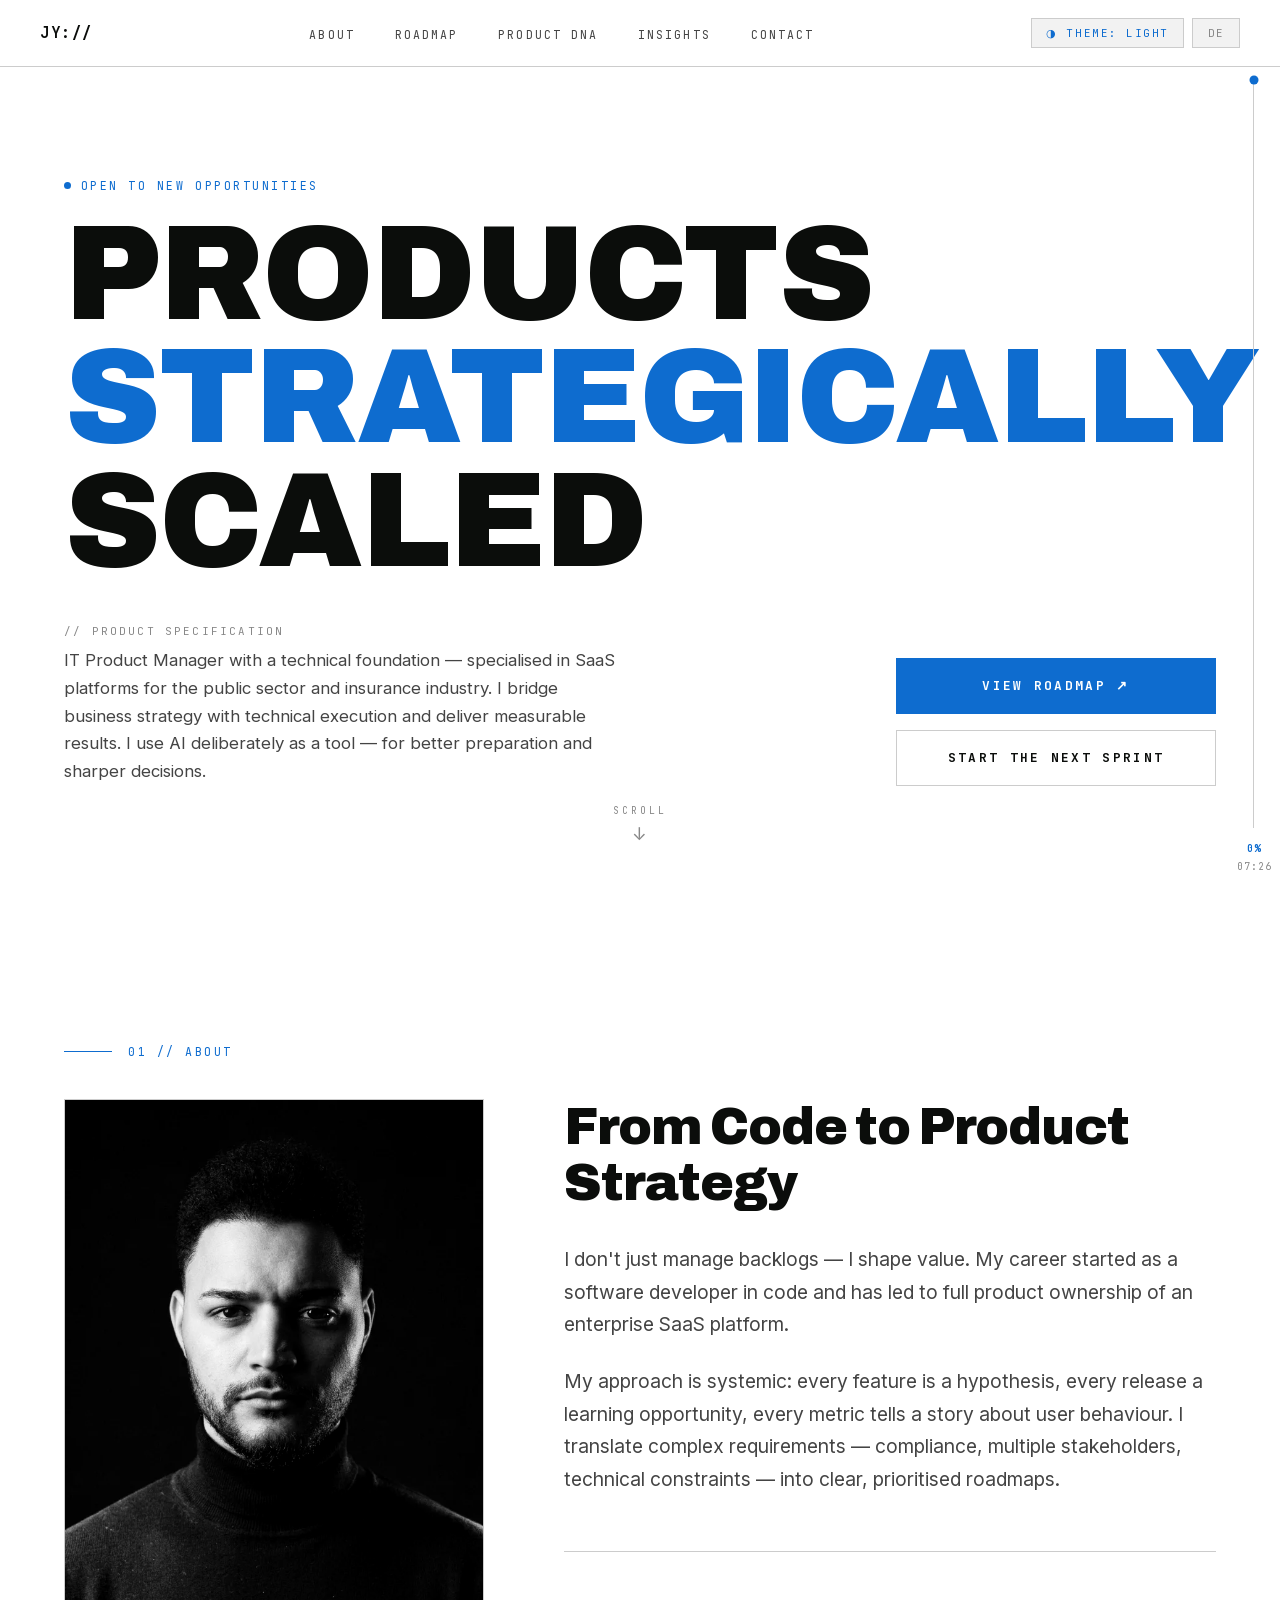
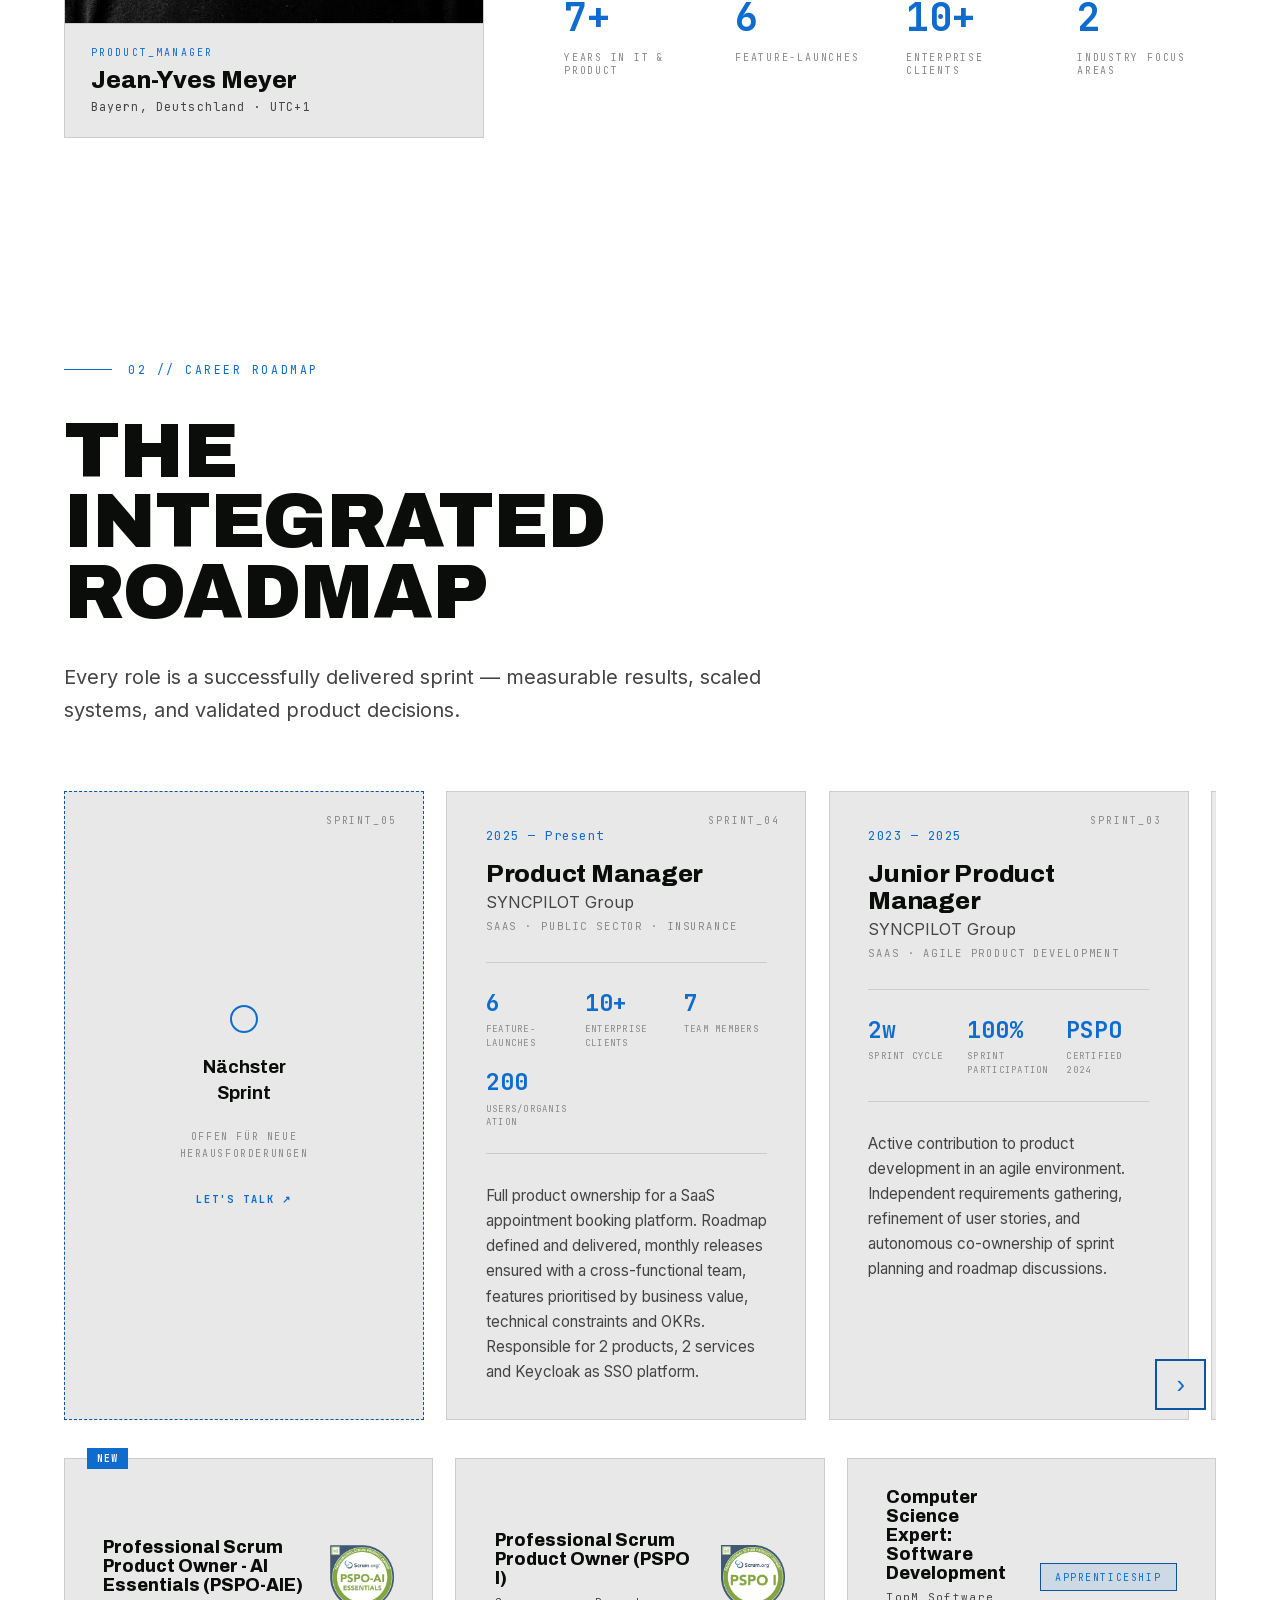
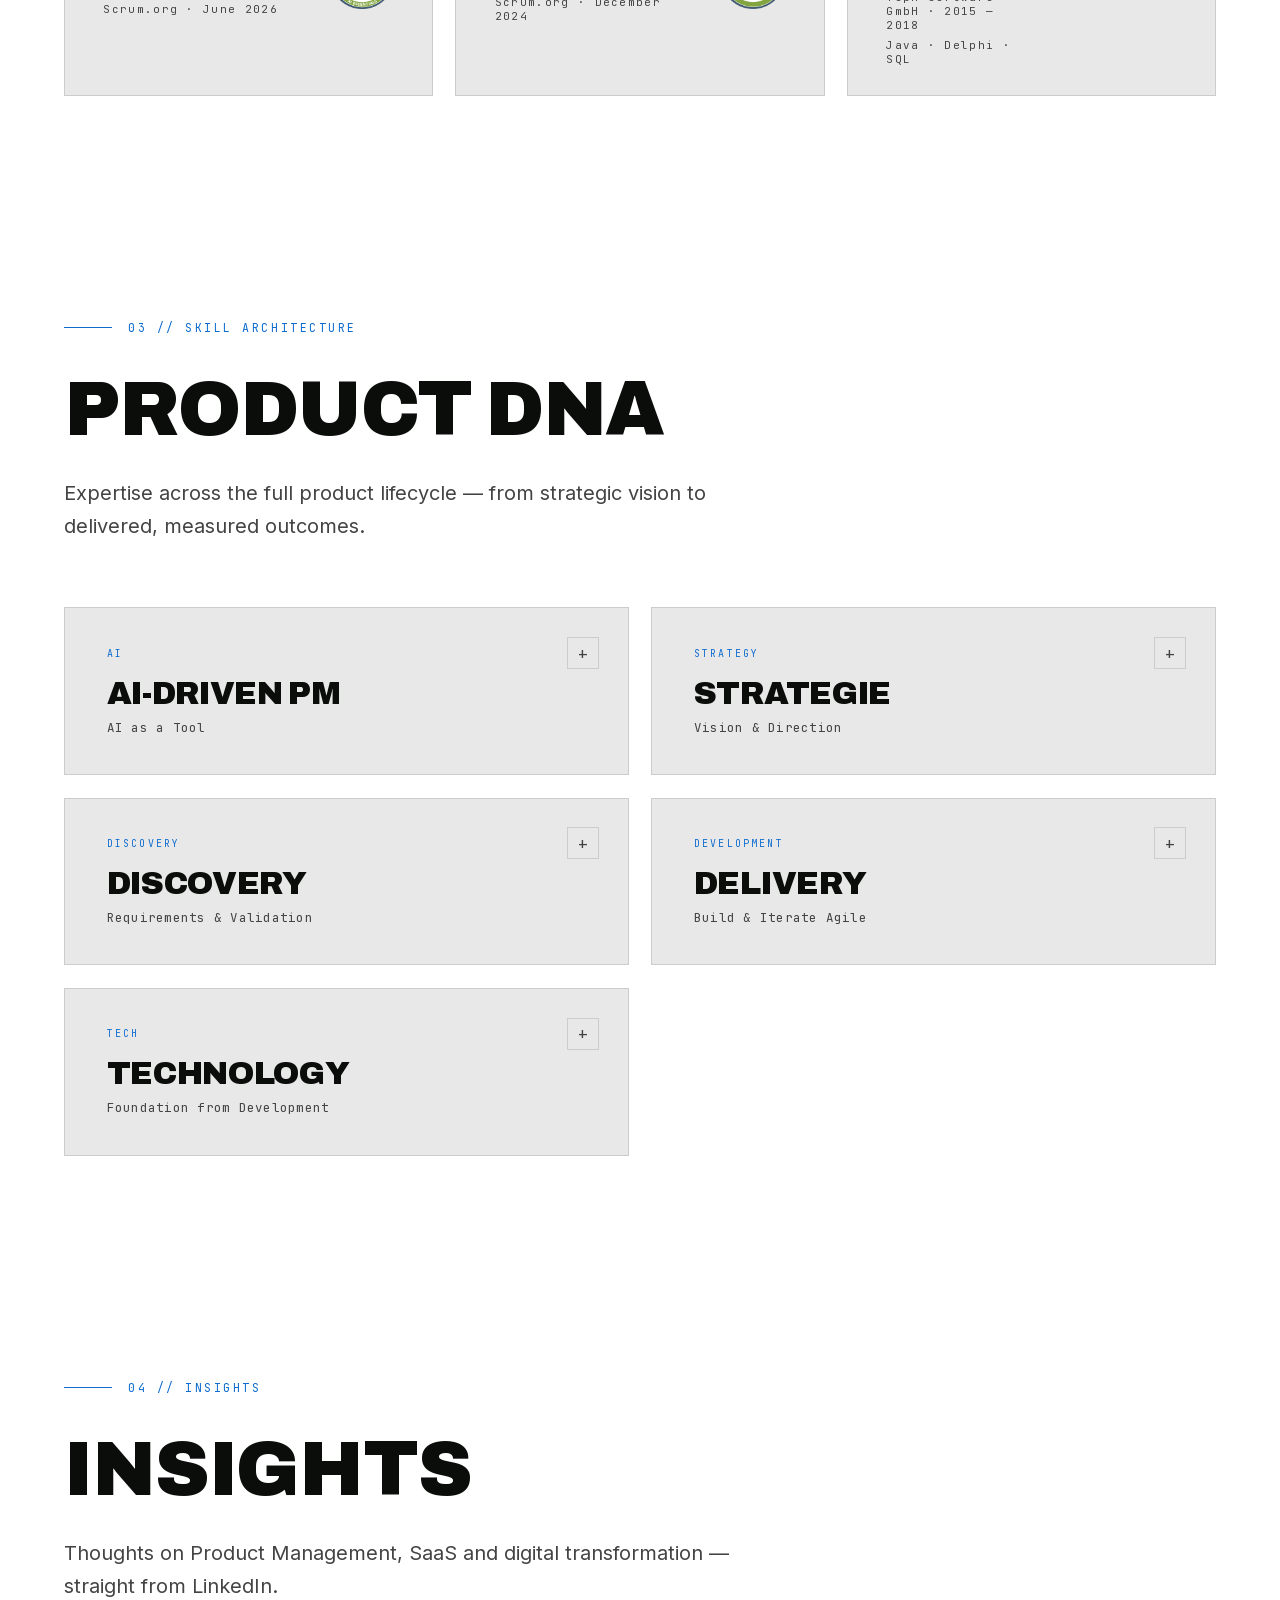
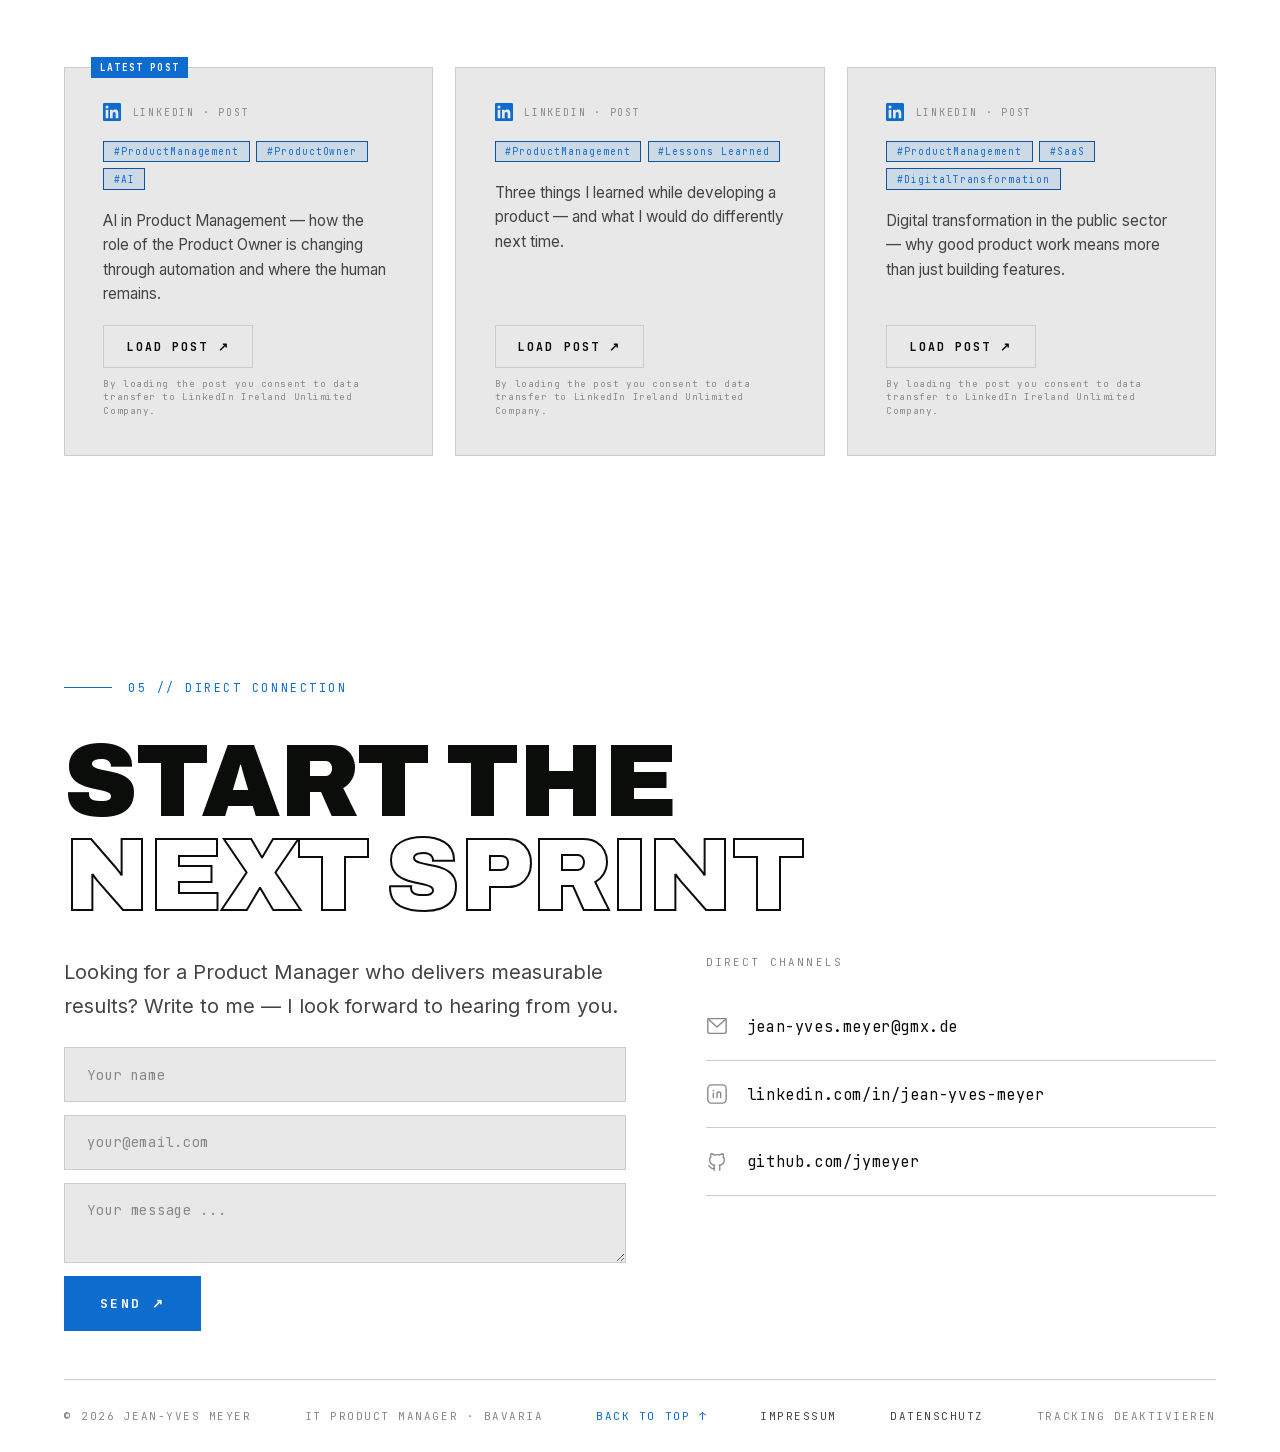
==== index.html @ 46e21976 "Sections: scroll-margin-top für direkten Hash-Aufruf (z.B. /#about) Co-Authored-By: Claude Sonnet 4." ====
<!DOCTYPE html>
<html lang="de">
<head>
  <meta charset="UTF-8"/>
  <meta name="viewport" content="width=device-width, initial-scale=1.0"/>
  <title>Jean-Yves Meyer – IT Product Manager</title>

  <!-- ── SEO ── -->
  <meta name="description" content="Portfolio von Jean-Yves Meyer — IT Product Manager mit technischem Fundament. Spezialisiert auf SaaS-Plattformen für den öffentlichen Sektor und die Versicherungsbranche. Bayern, Deutschland."/>
  <meta name="author" content="Jean-Yves Meyer"/>
  <meta name="keywords" content="Jean-Yves Meyer, jeamr, IT Product Manager, SaaS, Product Management, Bayern, SYNCPILOT"/>
  <link rel="canonical" href="https://jeamr.com/"/>
  <link rel="icon" href="/favicon.svg" type="image/svg+xml"/>
  <link rel="icon" href="/favicon-32.png" type="image/png" sizes="32x32"/>
  <link rel="apple-touch-icon" href="/apple-touch-icon.png"/>

  <!-- ── OPEN GRAPH (Social Sharing) ── -->
  <meta property="og:type" content="website"/>
  <meta property="og:url" content="https://jeamr.com/"/>
  <meta property="og:title" content="Jean-Yves Meyer – IT Product Manager"/>
  <meta property="og:description" content="IT Product Manager mit technischem Fundament — SaaS, öffentlicher Sektor, Versicherungsbranche. Bayern, Deutschland."/>
  <meta property="og:image" content="https://jeamr.com/foto.jpg"/>
  <meta property="og:image:width" content="755"/>
  <meta property="og:image:height" content="847"/>
  <meta property="og:locale" content="de_DE"/>

  <!-- ── TWITTER / X CARD ── -->
  <meta name="twitter:card" content="summary_large_image"/>
  <meta name="twitter:title" content="Jean-Yves Meyer – IT Product Manager"/>
  <meta name="twitter:description" content="IT Product Manager mit technischem Fundament — SaaS, öffentlicher Sektor, Versicherungsbranche. Bayern, Deutschland."/>
  <meta name="twitter:image" content="https://jeamr.com/foto.jpg"/>

  <!-- ── STRUCTURED DATA (Google Person Schema) ── -->
  <script type="application/ld+json">
  {
    "@context": "https://schema.org",
    "@type": "Person",
    "name": "Jean-Yves Meyer",
    "alternateName": "jeamr",
    "url": "https://jeamr.com",
    "image": "https://jeamr.com/foto.jpg",
    "jobTitle": "IT Product Manager",
    "worksFor": {
      "@type": "Organization",
      "name": "SYNCPILOT Group"
    },
    "address": {
      "@type": "PostalAddress",
      "addressRegion": "Bayern",
      "addressCountry": "DE"
    },
    "sameAs": [
      "https://www.linkedin.com/in/jean-yves-meyer/",
      "https://github.com/jymeyer"
    ]
  }
  </script>

  <link href="fonts.css" rel="stylesheet"/>
  <script defer src="https://cloud.umami.is/script.js" data-website-id="b6e966e9-124f-4e22-988d-b13d6663477e"></script>
  <style>
    *, *::before, *::after { box-sizing: border-box; margin: 0; padding: 0; }

    :root {
      --bg:        #0B0D0B;
      --bg-soft:   #101310;
      --card:      #121512;
      --line:      #232823;
      --white:     #F2F3F0;
      --grey:      #9BA09A;
      --dim:       #5C625C;
      --green:     #0E6CCF;
      --green-dim: #0B55A3;
      --green-bg:  rgba(14,108,207,0.12);
    }

    html { scroll-behavior: smooth; }

    body {
      font-family: 'Inter', sans-serif;
      background: var(--bg);
      color: var(--white);
      min-height: 100vh;
      overflow-x: hidden;
    }

    ::selection { background: var(--green); color: var(--bg); }

    /* subtle grid background */
    body::before {
      content: '';
      position: fixed;
      inset: 0;
      background-image:
        linear-gradient(rgba(255,255,255,0.025) 1px, transparent 1px),
        linear-gradient(90deg, rgba(255,255,255,0.025) 1px, transparent 1px);
      background-size: 80px 80px;
      pointer-events: none;
      z-index: 0;
    }

    /* ─── NAV ─── */
    .nav {
      position: fixed;
      top: 0; left: 0; right: 0;
      z-index: 100;
      display: flex;
      align-items: center;
      justify-content: space-between;
      padding: 1.1rem 2.5rem;
      background: rgba(11,13,11,0.85);
      backdrop-filter: blur(12px);
      border-bottom: 1px solid var(--line);
    }
    .nav-logo {
      font-family: 'JetBrains Mono', monospace;
      font-weight: 700;
      font-size: 0.95rem;
      letter-spacing: 0.1em;
      color: var(--white);
      text-decoration: none;
    }
    .nav-links {
      display: flex;
      gap: 2.5rem;
      list-style: none;
    }
    .nav-links a {
      font-family: 'JetBrains Mono', monospace;
      font-size: 0.72rem;
      letter-spacing: 0.18em;
      text-transform: uppercase;
      color: var(--grey);
      text-decoration: none;
      transition: color 0.2s;
    }
    .nav-links a:hover, .nav-links a.active { color: var(--white); }
    .nav-state {
      display: flex;
      align-items: center;
      gap: 0.5rem;
      font-family: 'JetBrains Mono', monospace;
      font-size: 0.68rem;
      letter-spacing: 0.14em;
      color: var(--green);
      border: 1px solid var(--line);
      padding: 0.45rem 0.9rem;
      background: var(--bg-soft);
      cursor: pointer;
      user-select: none;
      transition: border-color 0.2s;
    }
    .nav-state:hover { border-color: var(--green); }
    .lang-toggle {
      font-family: 'JetBrains Mono', monospace;
      font-size: 0.68rem;
      letter-spacing: 0.14em;
      color: var(--dim);
      border: 1px solid var(--line);
      padding: 0.45rem 0.9rem;
      background: var(--bg-soft);
      cursor: pointer;
      user-select: none;
      transition: border-color 0.2s, color 0.2s;
    }
    .lang-toggle:hover { border-color: var(--green); color: var(--green); }
    .nav-controls {
      display: flex;
      align-items: center;
      gap: 0.5rem;
    }
    .state-dot {
      width: 7px; height: 7px;
      border-radius: 50%;
      background: var(--green);
      animation: pulse 2s infinite;
    }
    @keyframes pulse { 0%,100% { opacity: 1; } 50% { opacity: 0.35; } }

    /* ─── SCROLL PROGRESS (right side) ─── */
    .scroll-rail {
      position: fixed;
      right: 1.6rem;
      top: 80px;
      bottom: 72px;
      width: 1px;
      background: var(--line);
      z-index: 90;
    }
    .scroll-rail-fill {
      position: absolute;
      top: 0; left: 0;
      width: 100%;
      height: 0%;
      background: var(--green);
    }
    .scroll-rail-dot {
      position: absolute;
      left: 50%;
      transform: translate(-50%, -50%);
      width: 9px; height: 9px;
      border-radius: 50%;
      background: var(--green);
      top: 0%;
    }
    .scroll-meta {
      position: fixed;
      right: 1.6rem;
      bottom: 1.5rem;
      z-index: 90;
      font-family: 'JetBrains Mono', monospace;
      font-size: 0.62rem;
      letter-spacing: 0.1em;
      color: var(--dim);
      text-align: center;
      line-height: 1.8;
      transform: translateX(50%);
    }
    .scroll-meta .pct { color: var(--green); font-weight: 700; }
    .scroll-section-label {
      position: fixed;
      right: 0.3rem;
      bottom: 5rem;
      z-index: 90;
      font-family: 'JetBrains Mono', monospace;
      font-size: 0.6rem;
      letter-spacing: 0.2em;
      color: var(--dim);
      writing-mode: vertical-rl;
      text-transform: uppercase;
    }

    /* ─── LAYOUT ─── */
    .wrap {
      position: relative;
      z-index: 1;
      max-width: 1500px;
      margin: 0 auto;
      padding: 0 4rem;
    }

    section { padding: 9rem 0 5rem; scroll-margin-top: 64px; }
    #contact { padding-bottom: 0; }

    .sec-label {
      display: flex;
      align-items: center;
      gap: 1rem;
      font-family: 'JetBrains Mono', monospace;
      font-size: 0.72rem;
      letter-spacing: 0.22em;
      text-transform: uppercase;
      color: var(--green);
      margin-bottom: 2.5rem;
      opacity: 0;
      transform: translateY(20px);
      transition: opacity 0.6s ease, transform 0.6s ease;
    }
    .sec-label.visible {
      opacity: 1;
      transform: translateY(0);
    }
    .sec-label::before {
      content: '';
      width: 48px;
      height: 1px;
      background: var(--green);
    }

    .display {
      font-family: 'Archivo', sans-serif;
      font-weight: 900;
      text-transform: uppercase;
      line-height: 0.92;
      letter-spacing: -0.015em;
    }

    /* ─── HERO ─── */
    #hero {
      min-height: 100vh;
      min-height: 100dvh;
      display: flex;
      flex-direction: column;
      justify-content: center;
      padding-top: 7rem;
      padding-bottom: 3rem;
      position: relative;
    }
    .avail {
      display: inline-flex;
      align-items: center;
      gap: 0.6rem;
      font-family: 'JetBrains Mono', monospace;
      font-size: 0.72rem;
      letter-spacing: 0.22em;
      text-transform: uppercase;
      color: var(--green);
      margin-bottom: 1.2rem;
    }
    .hero-title {
      font-size: clamp(2.4rem, 10.5vw, 11rem);
      margin-bottom: 2.5rem;
    }
    .hero-title .accent { color: var(--green); }
    .hero-bottom {
      display: flex;
      justify-content: space-between;
      align-items: flex-end;
      gap: 3rem;
      flex-wrap: wrap;
    }
    .hero-spec { max-width: 560px; }
    .hero-spec-label {
      font-family: 'JetBrains Mono', monospace;
      font-size: 0.68rem;
      letter-spacing: 0.2em;
      text-transform: uppercase;
      color: var(--dim);
      margin-bottom: 0.6rem;
    }
    .hero-spec p {
      font-size: 1.05rem;
      line-height: 1.65;
      color: var(--grey);
    }
    .hero-cta {
      display: flex;
      flex-direction: column;
      gap: 1rem;
      min-width: 320px;
    }
    .btn {
      font-family: 'JetBrains Mono', monospace;
      font-size: 0.8rem;
      font-weight: 700;
      letter-spacing: 0.18em;
      text-transform: uppercase;
      text-decoration: none;
      text-align: center;
      padding: 1.15rem 2.2rem;
      transition: all 0.2s;
      cursor: pointer;
      border: 1px solid transparent;
      display: inline-flex;
      align-items: center;
      justify-content: center;
      gap: 0.6rem;
    }
    .btn-green {
      background: var(--green);
      color: var(--bg);
    }
    .btn-green:hover { background: var(--white); }
    .btn-ghost {
      background: transparent;
      color: var(--white);
      border-color: var(--line);
    }
    .btn-ghost:hover { border-color: var(--green); color: var(--green); }

    /* ─── ABOUT ─── */
    .about-grid {
      display: grid;
      grid-template-columns: 420px 1fr;
      gap: 5rem;
      align-items: start;
    }
    .about-photo {
      position: relative;
      border: 1px solid var(--line);
      background: var(--card);
    }
    .about-photo img {
      width: 100%;
      display: block;
      filter: grayscale(100%) contrast(1.05);
      aspect-ratio: 4/5;
      object-fit: cover;
      object-position: center top;
    }
    .about-photo-caption {
      padding: 1.4rem 1.6rem;
      border-top: 1px solid var(--line);
    }
    .photo-tag {
      font-family: 'JetBrains Mono', monospace;
      font-size: 0.62rem;
      letter-spacing: 0.22em;
      text-transform: uppercase;
      color: var(--green);
      margin-bottom: 0.5rem;
    }
    .photo-name {
      font-family: 'Archivo', sans-serif;
      font-weight: 800;
      font-size: 1.5rem;
    }
    .photo-loc {
      font-family: 'JetBrains Mono', monospace;
      font-size: 0.72rem;
      letter-spacing: 0.1em;
      color: var(--grey);
      margin-top: 0.4rem;
    }
    .about-h {
      font-family: 'Archivo', sans-serif;
      font-weight: 900;
      font-size: clamp(2.2rem, 4vw, 3.6rem);
      letter-spacing: -0.02em;
      margin-bottom: 2rem;
    }
    .about-text p {
      font-size: 1.2rem;
      line-height: 1.7;
      color: var(--grey);
      margin-bottom: 1.5rem;
      max-width: 760px;
    }
    .stats-row {
      display: grid;
      grid-template-columns: repeat(4, 1fr);
      gap: 2rem;
      margin-top: 3.5rem;
      padding-top: 2.5rem;
      border-top: 1px solid var(--line);
    }
    .stat-val {
      font-family: 'JetBrains Mono', monospace;
      font-weight: 700;
      font-size: 2.4rem;
      color: var(--green);
    }
    .stat-label {
      font-family: 'JetBrains Mono', monospace;
      font-size: 0.62rem;
      letter-spacing: 0.18em;
      text-transform: uppercase;
      color: var(--dim);
      margin-top: 0.5rem;
    }

    /* ─── ROADMAP ─── */
    .roadmap-head { max-width: 700px; margin-bottom: 4rem; }
    .roadmap-title { font-size: clamp(2.8rem, 6vw, 5.5rem); margin-bottom: 2rem; }
    .roadmap-sub {
      font-size: 1.25rem;
      line-height: 1.65;
      color: var(--grey);
    }
    .sprint-grid-wrap {
      overflow: hidden;
      position: relative;
    }
    .sprint-scroll-arrow {
      display: flex;
      position: absolute;
      bottom: 1.6rem;
      z-index: 2;
      background: var(--card);
      border: 2px solid var(--green-dim);
      color: var(--green);
      font-size: 1.6rem;
      width: 3.2rem;
      height: 3.2rem;
      cursor: pointer;
      align-items: center;
      justify-content: center;
      transition: opacity 0.3s, border-color 0.2s, background 0.2s, color 0.2s;
    }
    @media (max-width: 1000px) {
      .sprint-scroll-arrow { font-size: 1.2rem; width: 2.4rem; height: 2.4rem; }
    }
    .sprint-arrow-left { left: 0.6rem; }
    .sprint-arrow-right { right: 0.6rem; }
    .sprint-scroll-arrow:hover { border-color: var(--green); background: var(--green); color: var(--bg); }
    .sprint-grid-wrap.scrolled-end .sprint-arrow-right { opacity: 0; pointer-events: none; }
    .sprint-grid-wrap.at-start .sprint-arrow-left { opacity: 0; pointer-events: none; }
    .sprint-grid {
      display: flex;
      flex-direction: row;
      gap: 1.4rem;
      overflow-x: auto;
      scroll-snap-type: x mandatory;
      -webkit-overflow-scrolling: touch;
      padding-bottom: 1rem;
    }
    .sprint-grid::-webkit-scrollbar { display: none; }
    .sprint-grid { scrollbar-width: none; cursor: grab; }
    .sprint-grid.is-dragging { cursor: grabbing; scroll-snap-type: none; user-select: none; }
    .sprint-card {
      flex: 0 0 360px;
      scroll-snap-align: start;
    }
    .sprint-card {
      background: var(--card);
      border: 1px solid var(--line);
      padding: 2.2rem 2.4rem;
      position: relative;
      transition: border-color 0.25s;
    }
    .sprint-card:hover { border-color: var(--green-dim); }
    .sprint-tag {
      position: absolute;
      top: 1.4rem; right: 1.6rem;
      font-family: 'JetBrains Mono', monospace;
      font-size: 0.62rem;
      letter-spacing: 0.2em;
      color: var(--dim);
    }
    .sprint-date {
      font-family: 'JetBrains Mono', monospace;
      font-size: 0.78rem;
      letter-spacing: 0.12em;
      color: var(--green);
      margin-bottom: 1rem;
    }
    .sprint-role {
      font-family: 'Archivo', sans-serif;
      font-weight: 800;
      font-size: 1.55rem;
      letter-spacing: -0.01em;
      margin-bottom: 0.3rem;
    }
    .sprint-company { font-size: 1rem; color: var(--grey); }
    .sprint-industry {
      font-family: 'JetBrains Mono', monospace;
      font-size: 0.65rem;
      letter-spacing: 0.18em;
      text-transform: uppercase;
      color: var(--dim);
      margin-top: 0.45rem;
    }
    .sprint-metrics {
      display: grid;
      grid-template-columns: repeat(auto-fit, minmax(80px, 1fr));
      gap: 1rem;
      margin: 1.8rem 0;
      padding: 1.5rem 0;
      border-top: 1px solid var(--line);
      border-bottom: 1px solid var(--line);
    }
    .metric-val {
      font-family: 'JetBrains Mono', monospace;
      font-weight: 700;
      font-size: 1.45rem;
      color: var(--green);
    }
    .metric-label {
      font-family: 'JetBrains Mono', monospace;
      font-size: 0.56rem;
      letter-spacing: 0.14em;
      text-transform: uppercase;
      color: var(--dim);
      word-break: break-word;
      hyphens: auto;
      margin-top: 0.35rem;
      line-height: 1.5;
    }
    .sprint-desc {
      font-size: 0.95rem;
      line-height: 1.65;
      color: var(--grey);
    }

    /* ─── CERTIFICATIONS ─── */
    .cert-row {
      display: grid;
      grid-template-columns: repeat(auto-fit, minmax(min(280px, 100%), 1fr));
      gap: 1.4rem;
      margin-top: 1.4rem;
    }
    .cert-card {
      background: var(--card);
      border: 1px solid var(--line);
      padding: 1.8rem 2.4rem;
      display: flex;
      justify-content: space-between;
      align-items: center;
      gap: 1.5rem;
      transition: border-color 0.25s;
      position: relative;
    }
    .cert-card:hover { border-color: var(--green-dim); }
    .cert-card--clickable { cursor: pointer; }
    @keyframes cert-pulse {
      0%, 100% { border-color: var(--line); box-shadow: none; }
      50% { border-color: var(--green); box-shadow: 0 0 14px rgba(14, 108, 207, 0.4); }
    }
    .cert-card--new { animation: cert-pulse 2.2s ease-in-out infinite; }
    .cert-new-badge {
      position: absolute;
      top: -0.7rem;
      left: 1.4rem;
      display: inline-block;
      width: max-content;
      background: var(--green);
      color: var(--bg);
      font-family: 'JetBrains Mono', monospace;
      font-size: 0.6rem;
      font-weight: 700;
      letter-spacing: 0.12em;
      text-transform: uppercase;
      padding: 0.25rem 0.6rem;
      white-space: nowrap;
    }
    .cert-modal-img {
      display: block;
      margin: 0 auto 1rem;
      border: 1px solid var(--line);
      max-width: 100%;
      max-height: calc(75vh - 120px);
      width: auto;
      height: auto;
      object-fit: contain;
    }
    .modal-box--cert {
      overflow-y: hidden;
      max-width: 560px;
    }
    .cert-modal-actions {
      display: flex;
      justify-content: center;
    }
    .cert-name {
      font-family: 'Archivo', sans-serif;
      font-weight: 800;
      font-size: 1.1rem;
    }
    .cert-sub {
      font-family: 'JetBrains Mono', monospace;
      font-size: 0.68rem;
      letter-spacing: 0.12em;
      color: var(--grey);
      margin-top: 0.4rem;
    }
    .cert-badge {
      font-family: 'JetBrains Mono', monospace;
      font-size: 0.62rem;
      letter-spacing: 0.16em;
      text-transform: uppercase;
      color: var(--green);
      border: 1px solid var(--green-dim);
      padding: 0.4rem 0.9rem;
      white-space: nowrap;
      background: var(--green-bg);
    }
    .cert-badge-img {
      width: 64px;
      height: 64px;
      flex-shrink: 0;
    }

    /* ─── PRODUCT DNA ─── */
    .dna-head { max-width: 700px; margin-bottom: 4rem; }
    .dna-title { font-size: clamp(2.8rem, 6vw, 5.5rem); margin-bottom: 2rem; }
    .dna-grid {
      display: grid;
      grid-template-columns: 1fr 1fr;
      gap: 1.4rem;
    }
    .dna-card {
      background: var(--card);
      border: 1px solid var(--line);
      padding: 2.4rem 2.6rem;
      cursor: pointer;
      position: relative;
      opacity: 0;
      transform: translateY(40px);
      transition: opacity 0.5s ease, transform 0.5s ease, border-color 0.25s;
    }
    .dna-card.visible {
      opacity: 1;
      transform: translateY(0);
    }
    .dna-card:hover { border-color: var(--green-dim); }
    .dna-cat {
      font-family: 'JetBrains Mono', monospace;
      font-size: 0.62rem;
      letter-spacing: 0.22em;
      text-transform: uppercase;
      color: var(--green);
      margin-bottom: 1rem;
    }
    .dna-name {
      font-family: 'Archivo', sans-serif;
      font-weight: 900;
      font-size: 2rem;
      text-transform: uppercase;
      letter-spacing: -0.01em;
    }
    .dna-sub {
      font-family: 'JetBrains Mono', monospace;
      font-size: 0.78rem;
      letter-spacing: 0.1em;
      color: var(--grey);
      margin-top: 0.5rem;
    }
    .dna-plus {
      position: absolute;
      top: 1.8rem; right: 1.8rem;
      width: 32px; height: 32px;
      border: 1px solid var(--line);
      display: flex;
      align-items: center;
      justify-content: center;
      font-family: 'JetBrains Mono', monospace;
      color: var(--grey);
      font-size: 1rem;
      transition: all 0.2s;
    }
    .dna-card:hover .dna-plus { border-color: var(--green); color: var(--green); }
    .dna-card.open .dna-plus { transform: rotate(45deg); border-color: var(--green); color: var(--green); }
    .dna-card.open { grid-column: 1 / -1; order: -1; }
    .dna-detail {
      max-height: 0;
      overflow: hidden;
      transition: max-height 0.45s ease;
    }
    .dna-card.open .dna-detail { max-height: 600px; }
    .dna-detail-inner {
      padding-top: 1.8rem;
      margin-top: 1.8rem;
      border-top: 1px solid var(--line);
      display: flex;
      flex-direction: column;
      gap: 1.4rem;
    }
    .dna-detail p {
      font-size: 0.95rem;
      line-height: 1.65;
      color: var(--grey);
      margin-bottom: 0.4rem;
    }
    .dna-group-label {
      font-family: 'JetBrains Mono', monospace;
      font-size: 0.6rem;
      letter-spacing: 0.22em;
      text-transform: uppercase;
      color: var(--dim);
      margin-bottom: 0.7rem;
    }
    .dna-tags {
      display: flex;
      flex-wrap: wrap;
      gap: 0.5rem;
    }
    .dna-tag {
      font-family: 'JetBrains Mono', monospace;
      font-size: 0.7rem;
      letter-spacing: 0.06em;
      padding: 0.35rem 0.85rem;
      border: 1px solid var(--line);
      color: var(--grey);
    }
    .dna-tag.filled {
      background: var(--green-bg);
      border-color: var(--green-dim);
      color: var(--green);
    }
    .dna-tag.muted {
      background: var(--bg-soft);
      color: var(--dim);
    }

    /* ─── INSIGHTS ─── */
    .insights-head { max-width: 700px; margin-bottom: 4rem; }
    .insights-title { font-size: clamp(2.8rem, 6vw, 5.5rem); margin-bottom: 2rem; }
    .insights-grid {
      display: grid;
      grid-template-columns: repeat(auto-fit, minmax(min(340px, 100%), 1fr));
      gap: 1.4rem;
    }
    .insight-card {
      background: var(--card);
      border: 1px solid var(--line);
      position: relative;
      opacity: 0;
      transform: translateY(40px);
      transition: opacity 0.5s ease, transform 0.5s ease, border-color 0.25s;
    }
    .insight-card.visible {
      opacity: 1;
      transform: translateY(0);
    }
    .insight-card:hover { border-color: var(--green-dim); }
    .insight-card--new { animation: cert-pulse 2.2s ease-in-out infinite; }
    .insight-badge {
      position: absolute;
      top: -0.7rem;
      left: 1.6rem;
      display: inline-block;
      width: max-content;
      background: var(--green);
      color: var(--bg);
      font-family: 'JetBrains Mono', monospace;
      font-size: 0.6rem;
      font-weight: 700;
      letter-spacing: 0.12em;
      text-transform: uppercase;
      padding: 0.25rem 0.6rem;
      white-space: nowrap;
    }
    .insights-nav {
      display: none;
      justify-content: space-between;
      margin-top: 1.2rem;
    }
    .insight-scroll-arrow {
      display: flex;
      background: var(--card);
      border: 2px solid var(--green-dim);
      color: var(--green);
      font-size: 1.4rem;
      width: 3rem;
      height: 3rem;
      cursor: pointer;
      align-items: center;
      justify-content: center;
      transition: opacity 0.3s, border-color 0.2s, background 0.2s, color 0.2s;
    }
    .insight-scroll-arrow:hover { border-color: var(--green); background: var(--green); color: var(--bg); }
    .insights-grid-wrap.scrolled-end + .insights-nav .insight-arrow-right { opacity: 0; pointer-events: none; }
    .insights-grid-wrap.at-start + .insights-nav .insight-arrow-left { opacity: 0; pointer-events: none; }
    .insight-placeholder {
      padding: 2.2rem 2.4rem;
      display: flex;
      flex-direction: column;
      gap: 1.2rem;
      height: 100%;
    }
    .insight-li-logo {
      display: flex;
      align-items: center;
      gap: 0.7rem;
      font-family: 'JetBrains Mono', monospace;
      font-size: 0.62rem;
      letter-spacing: 0.18em;
      text-transform: uppercase;
      color: var(--dim);
    }
    .insight-li-logo svg { width: 18px; height: 18px; color: var(--green); flex-shrink: 0; }
    .insight-tags {
      display: flex;
      flex-wrap: wrap;
      gap: 0.4rem;
    }
    .insight-tag {
      font-family: 'JetBrains Mono', monospace;
      font-size: 0.6rem;
      letter-spacing: 0.1em;
      color: var(--green);
      padding: 0.2rem 0.6rem;
      border: 1px solid var(--green-dim);
      background: var(--green-bg);
    }
    .insight-teaser {
      font-size: 0.95rem;
      line-height: 1.6;
      color: var(--grey);
      flex: 1;
    }
    .insight-footer {
      display: flex;
      flex-direction: column;
      gap: 0.6rem;
    }
    .insight-consent {
      font-family: 'JetBrains Mono', monospace;
      font-size: 0.58rem;
      letter-spacing: 0.06em;
      color: var(--dim);
      line-height: 1.5;
    }
    .insight-iframe {
      width: 100%;
      height: 570px;
      border: none;
      display: none;
    }

    /* ─── CONTACT ─── */
    .contact-title {
      font-size: clamp(3rem, 8vw, 7.5rem);
      margin-bottom: 2rem;
    }
    .contact-title .outline {
      color: transparent;
      -webkit-text-stroke: 2px var(--white);
    }
    .contact-grid {
      display: grid;
      grid-template-columns: 1.1fr 1fr;
      gap: 5rem;
      align-items: start;
    }
    .contact-text {
      font-size: 1.25rem;
      line-height: 1.7;
      color: var(--grey);
      margin-bottom: 1.5rem;
    }
    .mail-form { display: flex; flex-direction: column; gap: 0.8rem; }
    .mail-form input, .mail-form textarea {
      width: 100%;
      font-family: 'JetBrains Mono', monospace;
      font-size: 0.85rem;
      letter-spacing: 0.05em;
      background: var(--card);
      border: 1px solid var(--line);
      color: var(--white);
      padding: 1.1rem 1.4rem;
      outline: none;
      transition: border-color 0.2s;
    }
    .mail-form textarea { resize: vertical; min-height: 80px; }
    .mail-form input:focus, .mail-form textarea:focus { border-color: var(--green); }
    .mail-form input::placeholder, .mail-form textarea::placeholder { color: var(--dim); }
    .mail-form .btn { align-self: flex-start; }
    .form-status {
      display: none;
      font-family: 'JetBrains Mono', monospace;
      font-size: 0.78rem;
      letter-spacing: 0.08em;
      padding: 1rem 1.3rem;
      border: 1px solid var(--green-dim);
      background: var(--green-bg);
      color: var(--green);
    }
    .form-status.error {
      border-color: #8a5050;
      background: rgba(200,100,100,0.1);
      color: #d99;
    }
    .channels-label {
      font-family: 'JetBrains Mono', monospace;
      font-size: 0.68rem;
      letter-spacing: 0.2em;
      text-transform: uppercase;
      color: var(--dim);
      margin-bottom: 1.5rem;
    }
    .channel {
      display: flex;
      align-items: center;
      gap: 1.2rem;
      font-family: 'JetBrains Mono', monospace;
      font-size: 0.95rem;
      letter-spacing: 0.04em;
      color: var(--white);
      text-decoration: none;
      padding: 1.4rem 0;
      border-bottom: 1px solid var(--line);
      transition: color 0.2s, padding-left 0.2s;
    }
    .channel:hover { color: var(--green); padding-left: 0.6rem; }
    .channel-icon { color: var(--dim); width: 22px; height: 22px; flex-shrink: 0; }

    /* ─── FOOTER ─── */
    footer {
      border-top: 1px solid var(--line);
      margin-top: 3rem;
      padding: 1.8rem 0 1.8rem;
    }
    .footer-inner {
      display: flex;
      justify-content: space-between;
      align-items: center;
      gap: 1rem;
      flex-wrap: wrap;
      font-family: 'JetBrains Mono', monospace;
      font-size: 0.68rem;
      letter-spacing: 0.14em;
      text-transform: uppercase;
      color: var(--dim);
    }
    .footer-inner a { color: var(--green); text-decoration: none; }
    .footer-inner a:hover { color: var(--green); }

    /* ─── SCROLL HINT ─── */
    .scroll-hint {
      position: fixed;
      bottom: 3.5rem;
      left: 50%;
      transform: translateX(-50%);
      display: flex;
      flex-direction: column;
      align-items: center;
      gap: 0.4rem;
      opacity: 1;
      transition: opacity 0.4s ease;
      pointer-events: none;
      z-index: 90;
    }
    .scroll-hint.hidden { opacity: 0; }
    .scroll-hint-label {
      font-family: 'JetBrains Mono', monospace;
      font-size: 0.62rem;
      letter-spacing: 0.3em;
      text-transform: uppercase;
      color: var(--dim);
    }
    .scroll-hint-arrow {
      font-size: 1.1rem;
      color: var(--dim);
      animation: bounce 1.8s infinite;
    }
    @keyframes bounce {
      0%, 100% { transform: translateY(0); }
      50% { transform: translateY(5px); }
    }

    /* ─── SPRINT NEXT CARD (SPRINT_05) ─── */
    .sprint-next-dot {
      width: 28px;
      height: 28px;
      border-radius: 50%;
      border: 2px solid var(--green);
      background: transparent;
      animation: pulse-ring 2s infinite;
    }
    @keyframes pulse-ring {
      0%, 100% { box-shadow: 0 0 0 0 rgba(14,108,207,0.5); }
      50% { box-shadow: 0 0 0 10px rgba(14,108,207,0); }
    }
    .sprint-next-card {
      display: flex;
      flex-direction: column;
      align-items: center;
      justify-content: center;
      gap: 1.4rem;
      border: 1px dashed var(--green-dim) !important;
      text-decoration: none;
    }
    .sprint-next-card:hover { border-color: var(--green) !important; }
    .sprint-next-title {
      font-family: 'Archivo', sans-serif;
      font-size: 1.15rem;
      font-weight: 700;
      color: var(--white);
      text-align: center;
      line-height: 1.4;
    }
    .sprint-next-sub {
      font-family: 'JetBrains Mono', monospace;
      font-size: 0.62rem;
      letter-spacing: 0.16em;
      text-transform: uppercase;
      color: var(--dim);
      text-align: center;
      line-height: 1.7;
    }
    .sprint-next-cta {
      font-family: 'JetBrains Mono', monospace;
      font-size: 0.65rem;
      font-weight: 700;
      letter-spacing: 0.18em;
      text-transform: uppercase;
      color: var(--green);
      margin-top: 0.4rem;
    }

    /* ─── SPRINT CARD SLIDE-IN ─── */
    .sprint-card {
      opacity: 0;
      transform: translateX(80px);
      transition: opacity 0.5s ease, transform 0.5s ease;
    }
    .sprint-card.visible {
      opacity: 1;
      transform: translateX(0);
    }

    /* ─── HIGH ALERT MODE ─── */
    body.high-alert {
      --bg:      #ffffff;
      --bg-soft: #f2f2f2;
      --card:    #e8e8e8;
      --line:    #cccccc;
      --white:   #0B0D0B;
      --grey:    #444444;
      --dim:     #888888;
    }
    body.high-alert::before { display: none; }
    body.high-alert .nav {
      background: rgba(255,255,255,0.92);
    }
    body.high-alert .nav-state { color: var(--green); border-color: var(--line); }

    /* ─── EASTER EGG: SNAKE ─── */
    #snakeGame {
      display: none;
      position: fixed;
      inset: 0;
      z-index: 600;
      background: rgba(0,0,0,0.97);
      align-items: center;
      justify-content: center;
      flex-direction: column;
      gap: 1rem;
      padding: 1.5rem;
      backdrop-filter: blur(4px);
    }
    #snakeGame.open { display: flex; }
    #snakeHeader {
      display: flex;
      justify-content: space-between;
      align-items: center;
      width: 100%;
      max-width: 600px;
      font-family: 'JetBrains Mono', monospace;
      font-size: 0.68rem;
      letter-spacing: 0.16em;
      color: var(--dim);
      text-transform: uppercase;
    }
    #snakeScoreLabel { color: var(--green); }
    #snakeClose {
      background: none;
      border: 1px solid var(--green-dim);
      color: var(--green);
      font-family: 'JetBrains Mono', monospace;
      font-size: 0.68rem;
      letter-spacing: 0.12em;
      padding: 0.3rem 0.6rem;
      cursor: pointer;
      transition: border-color 0.2s, background 0.2s, color 0.2s;
    }
    #snakeClose:hover { background: var(--green); color: var(--bg); border-color: var(--green); }
    #snakeCanvas {
      display: block;
      border: 1px solid var(--line);
      max-width: calc(100vw - 3rem);
      max-height: calc(100vw - 3rem);
      image-rendering: pixelated;
    }
    #snakeDpad {
      display: none;
      flex-direction: column;
      align-items: center;
      gap: 0.3rem;
    }
    @media (max-width: 1000px) { #snakeDpad { display: flex; } }
    .dpad-row { display: flex; gap: 0.3rem; }
    .dpad-btn {
      width: 3.2rem;
      height: 3.2rem;
      background: var(--card);
      border: 1px solid var(--line);
      color: var(--green);
      font-size: 1.1rem;
      cursor: pointer;
      display: flex;
      align-items: center;
      justify-content: center;
      transition: background 0.15s, border-color 0.15s;
      -webkit-tap-highlight-color: transparent;
      user-select: none;
    }
    .dpad-btn:active { background: var(--green); color: var(--bg); border-color: var(--green); }
    #snakeHint {
      font-family: 'JetBrains Mono', monospace;
      font-size: 0.62rem;
      letter-spacing: 0.12em;
      color: var(--dim);
      text-align: center;
    }
    @media (max-width: 1000px) { #snakeHint { display: none; } }

    /* ─── EASTER EGG: SECRET TERMINAL ─── */
    #easterEgg {
      display: none;
      position: fixed;
      inset: 0;
      z-index: 500;
      background: rgba(0,0,0,0.96);
      align-items: center;
      justify-content: center;
      padding: 2rem;
      backdrop-filter: blur(4px);
    }
    #easterEgg.open { display: flex; }
    #easterEggClose {
      position: absolute;
      top: 1.5rem; right: 1.8rem;
      font-family: 'JetBrains Mono', monospace;
      font-size: 0.72rem;
      letter-spacing: 0.14em;
      color: var(--dim);
      background: none;
      border: 1px solid var(--line);
      padding: 0.4rem 0.8rem;
      cursor: pointer;
      transition: border-color 0.2s, color 0.2s;
    }
    #easterEggClose:hover { border-color: var(--green); color: var(--green); }
    #easterEggTerminal {
      width: 100%;
      max-width: 580px;
      background: #080A08;
      border: 1px solid var(--line);
      padding: 2rem 2.2rem 2.2rem;
      min-height: 380px;
      font-family: 'JetBrains Mono', monospace;
      font-size: 0.82rem;
      line-height: 1.9;
    }
    .ee-bar {
      display: flex;
      gap: 0.5rem;
      margin-bottom: 1.4rem;
      padding-bottom: 0.8rem;
      border-bottom: 1px solid var(--line);
    }
    .ee-dot {
      width: 10px; height: 10px;
      border-radius: 50%;
      background: var(--line);
    }
    .ee-dot:nth-child(1) { background: #ff5f57; }
    .ee-dot:nth-child(2) { background: #febc2e; }
    .ee-dot:nth-child(3) { background: #28c840; }
    .ee-line { display: block; white-space: pre-wrap; }
    .ee-cmd::before { content: '> '; color: var(--green); }
    .ee-cmd { color: var(--white); }
    .ee-out { color: var(--grey); }
    .ee-hl  { color: var(--white); font-weight: 700; }
    .ee-link {
      color: var(--green);
      cursor: pointer;
      text-decoration: underline;
      text-underline-offset: 3px;
    }
    .ee-link:hover { color: var(--white); }
    #easterEggCursor {
      display: inline-block;
      width: 8px; height: 1em;
      background: var(--green);
      vertical-align: text-bottom;
      animation: cur-blink 1s step-end infinite;
    }
    @keyframes cur-blink { 50% { opacity: 0; } }

    /* ─── IMPRESSUM MODAL ─── */
    .modal-overlay {
      display: none;
      position: fixed;
      inset: 0;
      background: rgba(11,13,11,0.92);
      backdrop-filter: blur(8px);
      z-index: 200;
      align-items: center;
      justify-content: center;
      padding: 2rem;
    }
    .modal-overlay.open { display: flex; }
    .modal-box {
      background: var(--card);
      border: 1px solid var(--line);
      max-width: 640px;
      width: 100%;
      max-height: 85vh;
      overflow-y: auto;
      padding: 3rem 3.5rem;
      position: relative;
    }
    .modal-close {
      position: absolute;
      top: 1.4rem; right: 1.6rem;
      font-family: 'JetBrains Mono', monospace;
      font-size: 0.75rem;
      letter-spacing: 0.14em;
      color: var(--grey);
      background: none;
      border: 1px solid var(--line);
      padding: 0.4rem 0.8rem;
      cursor: pointer;
      transition: border-color 0.2s, color 0.2s;
    }
    .modal-close:hover { border-color: var(--green); color: var(--green); }
    .modal-label {
      font-family: 'JetBrains Mono', monospace;
      font-size: 0.68rem;
      letter-spacing: 0.22em;
      text-transform: uppercase;
      color: var(--green);
      margin-bottom: 1.5rem;
    }
    .modal-title {
      font-family: 'Archivo', sans-serif;
      font-weight: 900;
      font-size: 2rem;
      text-transform: uppercase;
      margin-bottom: 2.5rem;
    }
    .modal-section-title {
      font-family: 'JetBrains Mono', monospace;
      font-size: 0.68rem;
      letter-spacing: 0.18em;
      text-transform: uppercase;
      color: var(--dim);
      margin: 1.8rem 0 0.8rem;
    }
    .modal-section-title:first-of-type { margin-top: 0; }
    .modal-body p, .modal-body address {
      font-family: 'JetBrains Mono', monospace;
      font-size: 0.82rem;
      letter-spacing: 0.04em;
      line-height: 1.8;
      color: var(--grey);
      font-style: normal;
    }
    .modal-body a { color: var(--green); text-decoration: none; }
    .modal-body a:hover { text-decoration: underline; }

    /* ─── RESPONSIVE ─── */
    @media (max-width: 1000px) {
      .sprint-next-card { display: none; }
      .sprint-card { opacity: 0; transform: translateY(40px); transition: opacity 0.5s ease, transform 0.5s ease; flex: 0 0 calc(100vw - 3.2rem); }
      .sprint-card.visible { opacity: 1; transform: translateY(0); }
      .wrap { padding: 0 1.6rem; }
      .nav { padding: 1rem 1.4rem; }
      .nav-links { display: none; }
      .scroll-rail, .scroll-section-label, .scroll-meta { display: none; }
      .about-grid { grid-template-columns: 1fr; gap: 2.5rem; }
      .about-photo { max-width: 380px; }
      .stats-row { grid-template-columns: repeat(2, 1fr); }
      .dna-grid { grid-template-columns: 1fr; }
      .dna-card.open { grid-column: auto; order: 0; }
      body.high-alert::before { display: none; }
      .dna-card.open { grid-column: auto; order: unset; }
      .contact-grid { grid-template-columns: 1fr; gap: 3rem; }
      .cert-row { grid-template-columns: 1fr; }
      section { padding: 6rem 0 3rem; }
      .hero-cta { min-width: 100%; }
      .insights-grid-wrap { overflow: hidden; position: relative; }
      .insights-grid { display: flex; flex-direction: row; gap: 1.4rem; overflow-x: auto; scroll-snap-type: x mandatory; -webkit-overflow-scrolling: touch; padding-right: 1.4rem; }
      .insights-grid::-webkit-scrollbar { display: none; }
      .insights-grid { scrollbar-width: none; }
      .insight-card { flex: 0 0 calc(100% - 1.4rem); scroll-snap-align: start; }
      .insights-nav { display: flex; padding-right: 1.4rem; }
    }
    @media (max-height: 820px) and (min-width: 1001px) {
      #hero { padding-top: 4.5rem; justify-content: flex-start; padding-bottom: 5rem; }
      .avail { margin-bottom: 1rem; }
      .hero-title { margin-bottom: 2rem; }
      .hero-bottom { gap: 1.5rem; }
    }
    @media (max-width: 560px) {
      .mail-form { flex-direction: column; }
      .sprint-metrics { grid-template-columns: repeat(3, 1fr); gap: 0.6rem; }
      .metric-val { font-size: 1.1rem; }
      .nav-state { font-size: 0.6rem; padding: 0.4rem 0.7rem; }
      .lang-toggle { font-size: 0.6rem; padding: 0.4rem 0.7rem; }
      .scroll-hint { display: none; }
      .cert-card {
        flex-wrap: wrap;
        padding: 1.5rem 1.6rem;
      }
      .cert-name { overflow-wrap: anywhere; }
      .sprint-card { padding: 1.8rem 1.5rem; }
      .dna-card { padding: 2rem 1.6rem; }
    }
  </style>
</head>
<body>

<!-- NAV -->
<nav class="nav">
  <a href="#" class="nav-logo" id="navLogo">JY://</a>
  <ul class="nav-links">
    <li><a href="#about">About</a></li>
    <li><a href="#roadmap">Roadmap</a></li>
    <li><a href="#dna">Product DNA</a></li>
    <li><a href="#insights">Insights</a></li>
    <li><a href="#contact" data-i18n="nav_contact">Kontakt</a></li>
  </ul>
  <div class="nav-controls">
    <div class="nav-state" id="navState">
      <span id="stateText">◐ THEME: DARK</span>
    </div>
    <button class="lang-toggle" id="langToggle" onclick="toggleLang()">EN</button>
  </div>
</nav>

<!-- SCROLL RAIL -->
<div class="scroll-rail">
  <div class="scroll-rail-fill" id="railFill"></div>
  <div class="scroll-rail-dot" id="railDot"></div>
</div>
<div class="scroll-section-label" id="secLabel">HERO</div>
<div class="scroll-meta">
  <div class="pct" id="scrollPct">0%</div>
  <div id="clock">00:00</div>
</div>

<div class="wrap">

  <!-- HERO -->
  <section id="hero">
    <div class="avail">
      <span class="state-dot"></span>
      <span data-i18n="hero_avail">Bereit für neue Herausforderungen</span>
    </div>
    <h1 class="display hero-title" data-i18n-html="hero_title">
      Produkte<br/>
      <span class="accent">strategisch</span><br/>
      skalieren
    </h1>
    <div class="hero-bottom">
      <div class="hero-spec">
        <div class="hero-spec-label">// Product Specification</div>
        <p data-i18n="hero_desc">IT Product Manager mit technischem Fundament — spezialisiert auf SaaS-Plattformen für den öffentlichen Sektor und die Versicherungsbranche. Ich verbinde Business-Strategie mit technischer Umsetzung und liefere messbare Ergebnisse.</p>
      </div>
      <div class="hero-cta">
        <a href="#roadmap" class="btn btn-green" data-i18n="hero_cta">Roadmap ansehen ↗</a>
        <a href="#contact" class="btn btn-ghost" data-i18n="hero_cta2">Jetzt kontaktieren</a>
      </div>
    </div>
    <div class="scroll-hint" id="scrollHint">
      <span class="scroll-hint-label">Scroll</span>
      <span class="scroll-hint-arrow">↓</span>
    </div>
  </section>

  <!-- ABOUT -->
  <section id="about">
    <div class="sec-label">01 // About</div>
    <div class="about-grid">
      <div class="about-photo">
        <picture>
          <source srcset="foto.webp" type="image/webp"/>
          <img src="foto.jpg" alt="Jean-Yves Meyer" fetchpriority="high" loading="eager"/>
        </picture>
        <div class="about-photo-caption">
          <div class="photo-tag">Product_Manager</div>
          <div class="photo-name">Jean-Yves Meyer</div>
          <div class="photo-loc">Bayern, Deutschland · UTC+1</div>
        </div>
      </div>
      <div>
        <h2 class="about-h" data-i18n="about_h">Vom Code zur Produktstrategie</h2>
        <div class="about-text">
          <p data-i18n="about_p1">Ich verwalte nicht nur Backlogs — ich gestalte Wert. Mein Werdegang begann als Fachinformatiker für Anwendungsentwicklung im Code und führt heute in die volle Produktverantwortung für eine Enterprise-SaaS-Plattform.</p>
          <p data-i18n="about_p2">Mein Ansatz ist systemisch: Jedes Feature ist eine Hypothese, jedes Release eine Lernchance, jede Metrik erzählt eine Geschichte über Nutzerverhalten. Ich übersetze komplexe Anforderungen — Compliance, viele Stakeholder, technische Constraints — in klare, priorisierte Roadmaps.</p>
        </div>
        <div class="stats-row">
          <div>
            <div class="stat-val">7+</div>
            <div class="stat-label" data-i18n="stat_years">Jahre in IT &amp; Produkt</div>
          </div>
          <div>
            <div class="stat-val">6</div>
            <div class="stat-label">Feature-Launches</div>
          </div>
          <div>
            <div class="stat-val">10+</div>
            <div class="stat-label" data-i18n="stat_clients">Enterprise-Kunden</div>
          </div>
          <div>
            <div class="stat-val">2</div>
            <div class="stat-label" data-i18n="stat_sectors">Branchen-Schwerpunkte</div>
          </div>
        </div>
      </div>
    </div>
  </section>

  <!-- ROADMAP -->
  <section id="roadmap">
    <div class="sec-label">02 // Career Roadmap</div>
    <div class="roadmap-head">
      <h2 class="display roadmap-title">The Integrated Roadmap</h2>
      <p class="roadmap-sub" data-i18n="roadmap_sub">Jede Rolle ist ein erfolgreich ausgelieferter Sprint — messbare Ergebnisse, skalierte Systeme und validierte Produktentscheidungen.</p>
    </div>

    <div class="sprint-grid-wrap">
    <div class="sprint-grid">
      <a href="#contact" class="sprint-card sprint-next-card">
        <div class="sprint-tag">SPRINT_05</div>
        <div class="sprint-next-dot"></div>
        <div class="sprint-next-title">Nächster<br/>Sprint</div>
        <div class="sprint-next-sub">Offen für neue<br/>Herausforderungen</div>
        <div class="sprint-next-cta">Let's talk ↗</div>
      </a>
      <div class="sprint-card">
        <div class="sprint-tag">SPRINT_04</div>
        <div class="sprint-date" data-i18n="s1_date">2025 — Heute</div>
        <div class="sprint-role">Product Manager</div>
        <div class="sprint-company">SYNCPILOT Group</div>
        <div class="sprint-industry">SaaS · Public Sector · Insurance</div>
        <div class="sprint-metrics">
          <div>
            <div class="metric-val">6</div>
            <div class="metric-label">Feature-Launches</div>
          </div>
          <div>
            <div class="metric-val">10+</div>
            <div class="metric-label" data-i18n="ml_clients">Enterprise-Kunden</div>
          </div>
          <div>
            <div class="metric-val">7</div>
            <div class="metric-label" data-i18n="ml_team">Personen im Team</div>
          </div>
          <div>
            <div class="metric-val">200</div>
            <div class="metric-label" data-i18n="ml_users">Nutzer/Organisation</div>
          </div>
        </div>
        <p class="sprint-desc" data-i18n="s1_desc">Vollständige Produktverantwortung für eine SaaS-Terminbuchungsplattform. Roadmap definiert und umgesetzt, monatliche Releases mit cross-funktionalem Team sichergestellt, Features nach Business Value, technischen Constraints und OKRs priorisiert. Verantwortlich für 2 Produkte, 2 Services und Keycloak als SSO-Plattform.</p>
      </div>

      <div class="sprint-card">
        <div class="sprint-tag">SPRINT_03</div>
        <div class="sprint-date">2023 — 2025</div>
        <div class="sprint-role">Junior Product Manager</div>
        <div class="sprint-company">SYNCPILOT Group</div>
        <div class="sprint-industry" data-i18n="s2_industry">SaaS · Agile Produktentwicklung</div>
        <div class="sprint-metrics">
          <div>
            <div class="metric-val">2w</div>
            <div class="metric-label" data-i18n="ml_cycle">Sprint-Zyklus</div>
          </div>
          <div>
            <div class="metric-val">100%</div>
            <div class="metric-label" data-i18n="ml_participation">Sprint-Beteiligung</div>
          </div>
          <div>
            <div class="metric-val">PSPO</div>
            <div class="metric-label" data-i18n="ml_certified">Zertifiziert 2024</div>
          </div>
        </div>
        <p class="sprint-desc" data-i18n="s2_desc">Aktive Mitgestaltung der Produktentwicklung im agilen Umfeld. Eigenständige Anforderungserhebung, Verfeinerung von User Stories sowie eigenverantwortliche Mitgestaltung von Sprint-Planung und Roadmap-Diskussionen.</p>
      </div>

      <div class="sprint-card">
        <div class="sprint-tag">SPRINT_02</div>
        <div class="sprint-date">2019 — 2023</div>
        <div class="sprint-role">IT Specialist → Senior</div>
        <div class="sprint-company">SYNCPILOT Group</div>
        <div class="sprint-industry">Applications · Customer Care</div>
        <div class="sprint-metrics">
          <div>
            <div class="metric-val">4+</div>
            <div class="metric-label" data-i18n="ml_yrs_ops">Jahre Betrieb</div>
          </div>
          <div>
            <div class="metric-val">AD</div>
            <div class="metric-label">Azure / Active Directory</div>
          </div>
          <div>
            <div class="metric-val">SQL</div>
            <div class="metric-label" data-i18n="ml_scripting">Scripting &amp; Daten</div>
          </div>
        </div>
        <p class="sprint-desc" data-i18n="s3_desc">Technischer Support und stabiler Betrieb von IT-Systemen. Administration von Active Directory und Azure-basierten Diensten, Aufbau von Scripting- und SQL-Kenntnissen — das technische Fundament meiner Produktarbeit.</p>
      </div>

      <div class="sprint-card">
        <div class="sprint-tag">SPRINT_01</div>
        <div class="sprint-date">2018 — 2019</div>
        <div class="sprint-role" data-i18n="s4_role">IT-Projektleitung &amp; Support</div>
        <div class="sprint-company">TopM Software GmbH</div>
        <div class="sprint-industry" data-i18n="s4_industry">ERP · Gesundheitswesen</div>
        <div class="sprint-metrics">
          <div>
            <div class="metric-val">310</div>
            <div class="metric-label" data-i18n="ml_health">Gesundheitsbetriebe</div>
          </div>
          <div>
            <div class="metric-val">ERP</div>
            <div class="metric-label" data-i18n="ml_rollout">System-Rollout</div>
          </div>
          <div>
            <div class="metric-val">B2B</div>
            <div class="metric-label" data-i18n="ml_feedback">Kunden-Feedback-Loop</div>
          </div>
        </div>
        <p class="sprint-desc" data-i18n="s4_desc">ERP-System für ca. 310 Gesundheitsbetriebe implementiert. Kundenfeedback in strukturierten Input für Entwicklungsteams übersetzt. Endnutzer-Schulungen und Onboarding während der Einführungsphase durchgeführt — erste Erfahrung an der Schnittstelle zwischen Nutzern und Engineering.</p>
      </div>
    </div>
    <button class="sprint-scroll-arrow sprint-arrow-left" id="sprintArrowLeft" aria-label="Vorheriger Sprint">‹</button>
    <button class="sprint-scroll-arrow sprint-arrow-right" id="sprintArrowRight" aria-label="Nächster Sprint">›</button>
    </div>

    <div class="cert-row">
      <div class="cert-card cert-card--clickable cert-card--new" onclick="document.getElementById('pspoAiModal').classList.add('open')" role="button" tabindex="0">
        <div class="cert-new-badge" data-i18n="cert_new_badge">Neu</div>
        <div>
          <div class="cert-name">Professional Scrum Product Owner - AI Essentials (PSPO-AIE)</div>
          <div class="cert-sub" data-i18n="cert_pspoai_date">Scrum.org · Juni 2026</div>
        </div>
        <img src="PSPO-AIE.png" alt="PSPO-AI Essentials Badge" class="cert-badge-img"/>
      </div>
      <div class="cert-card cert-card--clickable" onclick="document.getElementById('pspoModal').classList.add('open')" role="button" tabindex="0">
        <div>
          <div class="cert-name">Professional Scrum Product Owner (PSPO I)</div>
          <div class="cert-sub" data-i18n="cert_pspo_date">Scrum.org · Dezember 2024</div>
        </div>
        <img src="PSPOI.png" alt="PSPO I Badge" class="cert-badge-img"/>
      </div>
      <div class="cert-card cert-card--clickable" onclick="document.getElementById('ihkModal').classList.add('open')" role="button" tabindex="0">
        <div>
          <div class="cert-name" data-i18n="cert_ausb_name">Fachinformatiker Anwendungsentwicklung</div>
          <div class="cert-sub">TopM Software GmbH · 2015 — 2018</div>
          <div class="cert-sub">Java · Delphi · SQL</div>
        </div>
        <div class="cert-badge" data-i18n="cert_ausb_badge">Ausbildung ↗</div>
      </div>
    </div>
  </section>

  <!-- PRODUCT DNA -->
  <section id="dna">
    <div class="sec-label">03 // Skill Architecture</div>
    <div class="dna-head">
      <h2 class="display dna-title">Product DNA</h2>
      <p class="roadmap-sub" data-i18n="dna_sub">Kompetenz über den gesamten Produktlebenszyklus — von der strategischen Vision bis zum ausgelieferten, gemessenen Ergebnis.</p>
    </div>

    <div class="dna-grid">
      <div class="dna-card">
        <div class="dna-cat">AI</div>
        <div class="dna-name">AI-Driven PM</div>
        <div class="dna-sub" data-i18n="dna5_sub">KI als Werkzeug</div>
        <div class="dna-detail">
          <div class="dna-detail-inner">
            <p data-i18n="dna5_p">KI nicht als Hype, sondern als konkretes Werkzeug im PM-Alltag — für bessere Vorbereitung, schärfere Fragen und fundiertere Entscheidungen im Team.</p>
            <div>
              <div class="dna-group-label">Core Competencies</div>
              <div class="dna-tags">
                <span class="dna-tag filled">AI-Assisted Refinements</span>
                <span class="dna-tag filled">Estimation Automation</span>
                <span class="dna-tag filled">Prompt Engineering</span>
                <span class="dna-tag filled" data-i18n="tag_multiperspective">Multi-Perspektiven-Analyse</span>
                <span class="dna-tag filled" data-i18n="tag_aidiscovery">Product Discovery mit AI</span>
                <span class="dna-tag filled" data-i18n="tag_responsibleai">Responsible & Ethical AI</span>
              </div>
            </div>
            <div>
              <div class="dna-group-label">Methodologies</div>
              <div class="dna-tags">
                <span class="dna-tag">PO Agent Workflows</span>
                <span class="dna-tag">AI-Assisted Sprint Planning</span>
                <span class="dna-tag" data-i18n="tag_repocontext">Repo-Kontext-Analyse</span>
                <span class="dna-tag" data-i18n="tag_aiskills">AI-Skills erstellen</span>
              </div>
            </div>
            <div>
              <div class="dna-group-label">Platforms &amp; Tools</div>
              <div class="dna-tags">
                <span class="dna-tag muted">GitHub Copilot</span>
                <span class="dna-tag muted">Claude</span>
                <span class="dna-tag muted">GPT-4</span>
                <span class="dna-tag muted">Custom AI Agents</span>
                <span class="dna-tag muted">LLMs</span>
                <span class="dna-tag muted">VS Code</span>
              </div>
            </div>
          </div>
        </div>
        <div class="dna-plus">+</div>
      </div>

      <div class="dna-card">
        <div class="dna-cat">Strategy</div>
        <div class="dna-name">Strategie</div>
        <div class="dna-sub" data-i18n="dna1_sub">Vision &amp; Richtung</div>
        <div class="dna-detail">
          <div class="dna-detail-inner">
            <p data-i18n="dna1_p">Definieren was gebaut wird und warum — Produktvision mit Geschäftszielen und Marktchancen in Einklang bringen.</p>
            <div>
              <div class="dna-group-label">Core Competencies</div>
              <div class="dna-tags">
                <span class="dna-tag filled">Product Roadmapping</span>
                <span class="dna-tag filled">OKR Frameworks</span>
                <span class="dna-tag filled">Market Analysis</span>
                <span class="dna-tag filled">Stakeholder Alignment</span>
              </div>
            </div>
            <div>
              <div class="dna-group-label">Methodologies</div>
              <div class="dna-tags">
                <span class="dna-tag">Jobs-to-be-Done</span>
                <span class="dna-tag">Impact Mapping</span>
                <span class="dna-tag">Design Thinking</span>
              </div>
            </div>
            <div>
              <div class="dna-group-label">Platforms &amp; Tools</div>
              <div class="dna-tags">
                <span class="dna-tag muted">Confluence</span>
                <span class="dna-tag muted">Miro</span>
              </div>
            </div>
          </div>
        </div>
        <div class="dna-plus">+</div>
      </div>

      <div class="dna-card">
        <div class="dna-cat">Discovery</div>
        <div class="dna-name">Discovery</div>
        <div class="dna-sub" data-i18n="dna2_sub">Anforderungen &amp; Validierung</div>
        <div class="dna-detail">
          <div class="dna-detail-inner">
            <p data-i18n="dna2_p">Nutzerbedürfnisse verstehen und validieren — Anforderungen strukturiert erheben und in priorisierte Backlogs übersetzen.</p>
            <div>
              <div class="dna-group-label">Core Competencies</div>
              <div class="dna-tags">
                <span class="dna-tag filled">User Research</span>
                <span class="dna-tag filled">Requirements Engineering</span>
                <span class="dna-tag filled">Backlog Management</span>
                <span class="dna-tag filled" data-i18n="tag_prio">Priorisierung</span>
              </div>
            </div>
            <div>
              <div class="dna-group-label">Methodologies</div>
              <div class="dna-tags">
                <span class="dna-tag">User Interviews</span>
                <span class="dna-tag">Story Mapping</span>
                <span class="dna-tag">Kano Model</span>
                <span class="dna-tag">Personas</span>
              </div>
            </div>
            <div>
              <div class="dna-group-label">Platforms &amp; Tools</div>
              <div class="dna-tags">
                <span class="dna-tag muted">Jira</span>
                <span class="dna-tag muted">Confluence</span>
                <span class="dna-tag muted">Miro</span>

              </div>
            </div>
          </div>
        </div>
        <div class="dna-plus">+</div>
      </div>

      <div class="dna-card">
        <div class="dna-cat">Development</div>
        <div class="dna-name">Delivery</div>
        <div class="dna-sub" data-i18n="dna3_sub">Agil bauen &amp; iterieren</div>
        <div class="dna-detail">
          <div class="dna-detail-inner">
            <p data-i18n="dna3_p">Konsistent liefern — cross-funktionale Teams führen und monatliche Releases in einem agilen Umfeld sicherstellen.</p>
            <div>
              <div class="dna-group-label">Core Competencies</div>
              <div class="dna-tags">
                <span class="dna-tag filled">Sprint Planning</span>
                <span class="dna-tag filled">Release Management</span>
                <span class="dna-tag filled">Cross-functional Leadership</span>
                <span class="dna-tag filled" data-i18n="tag_pspo">PSPO I zertifiziert</span>
              </div>
            </div>
            <div>
              <div class="dna-group-label">Methodologies</div>
              <div class="dna-tags">
                <span class="dna-tag">Scrum</span>
                <span class="dna-tag">Kanban</span>
                <span class="dna-tag">Retrospectives</span>
                <span class="dna-tag">Continuous Delivery</span>
              </div>
            </div>
            <div>
              <div class="dna-group-label">Platforms &amp; Tools</div>
              <div class="dna-tags">
                <span class="dna-tag muted">Jira</span>
                <span class="dna-tag muted">GitHub</span>
                <span class="dna-tag muted">Microsoft Office</span>
              </div>
            </div>
          </div>
        </div>
        <div class="dna-plus">+</div>
      </div>

      <div class="dna-card">
        <div class="dna-cat">Tech</div>
        <div class="dna-name" data-i18n="dna4_name">Technologie</div>
        <div class="dna-sub" data-i18n="dna4_sub">Fundament aus der Entwicklung</div>
        <div class="dna-detail">
          <div class="dna-detail-inner">
            <p data-i18n="dna4_p">Technisches Verständnis aus der Praxis — von der Anwendungsentwicklung bis zur Cloud-Administration.</p>
            <div>
              <div class="dna-group-label">Core Competencies</div>
              <div class="dna-tags">
                <span class="dna-tag filled">API Understanding</span>
                <span class="dna-tag filled" data-i18n="tag_db">Datenbankabfragen</span>
                <span class="dna-tag filled">Cloud Administration</span>
                <span class="dna-tag filled">Tech Documentation</span>
              </div>
            </div>
            <div>
              <div class="dna-group-label">Methodologies</div>
              <div class="dna-tags">
                <span class="dna-tag">Azure Administration</span>
                <span class="dna-tag">Systemintegration</span>
                <span class="dna-tag">Java</span>
                <span class="dna-tag">Delphi</span>
                <span class="dna-tag">SQL</span>
              </div>
            </div>
            <div>
              <div class="dna-group-label">Platforms &amp; Tools</div>
              <div class="dna-tags">
                <span class="dna-tag muted">Azure</span>
                <span class="dna-tag muted">Active Directory</span>
                <span class="dna-tag muted">VS Code</span>
                <span class="dna-tag muted">Git</span>
              </div>
            </div>
            <div>
              <div class="dna-group-label" data-i18n="dna_languages">Sprachen</div>
              <div class="dna-tags">
                <span class="dna-tag filled" data-i18n="tag_german">Deutsch</span>
                <span class="dna-tag filled" data-i18n="tag_english">Englisch</span>
              </div>
            </div>
          </div>
        </div>
        <div class="dna-plus">+</div>
      </div>

    </div>
  </section>

  <!-- INSIGHTS -->
  <section id="insights">
    <div class="sec-label">04 // Insights</div>
    <div class="insights-head">
      <h2 class="display insights-title">Insights</h2>
      <p class="roadmap-sub" data-i18n="insights_sub">Gedanken zu Product Management, SaaS und digitaler Transformation — direkt von LinkedIn.</p>
    </div>
    <div class="insights-grid-wrap">
    <div class="insights-grid">

      <div class="insight-card insight-card--new" id="post-3">
        <div class="insight-placeholder">
          <div class="insight-li-logo">
            <svg viewBox="0 0 24 24" fill="currentColor"><path d="M20.447 20.452h-3.554v-5.569c0-1.328-.027-3.037-1.852-3.037-1.853 0-2.136 1.445-2.136 2.939v5.667H9.351V9h3.414v1.561h.046c.477-.9 1.637-1.85 3.37-1.85 3.601 0 4.267 2.37 4.267 5.455v6.286zM5.337 7.433a2.062 2.062 0 0 1-2.063-2.065 2.064 2.064 0 1 1 2.063 2.065zm1.782 13.019H3.555V9h3.564v11.452zM22.225 0H1.771C.792 0 0 .774 0 1.729v20.542C0 23.227.792 24 1.771 24h20.451C23.2 24 24 23.227 24 22.271V1.729C24 .774 23.2 0 22.222 0h.003z"/></svg>
            LinkedIn · Post
          </div>
          <div class="insight-badge" data-i18n="badge_latest">Neuester Post</div>
          <div class="insight-tags">
            <span class="insight-tag">#ProductManagement</span>
            <span class="insight-tag">#ProductOwner</span>
            <span class="insight-tag">#AI</span>
          </div>
          <p class="insight-teaser" data-i18n="post3_teaser">KI im Product Management — wie sich die Rolle des Product Owners durch Automatisierung verändert und wo der Mensch bleibt.</p>
          <div class="insight-footer">
            <button class="btn btn-ghost" onclick="loadPost('post-3','https://www.linkedin.com/embed/feed/update/urn:li:activity:7471147824953548800')" style="align-self:flex-start;padding:0.8rem 1.4rem;font-size:0.72rem;" data-i18n="post_btn">Post laden ↗</button>
            <p class="insight-consent" data-i18n="post_consent">Mit dem Laden stimmen Sie der Übertragung von Daten an LinkedIn Ireland Unlimited Company zu.</p>
          </div>
        </div>
        <iframe class="insight-iframe" id="iframe-post-3" frameborder="0" allowfullscreen title="LinkedIn Post"></iframe>
      </div>

      <div class="insight-card" id="post-2">
        <div class="insight-placeholder">
          <div class="insight-li-logo">
            <svg viewBox="0 0 24 24" fill="currentColor"><path d="M20.447 20.452h-3.554v-5.569c0-1.328-.027-3.037-1.852-3.037-1.853 0-2.136 1.445-2.136 2.939v5.667H9.351V9h3.414v1.561h.046c.477-.9 1.637-1.85 3.37-1.85 3.601 0 4.267 2.37 4.267 5.455v6.286zM5.337 7.433a2.062 2.062 0 0 1-2.063-2.065 2.064 2.064 0 1 1 2.063 2.065zm1.782 13.019H3.555V9h3.564v11.452zM22.225 0H1.771C.792 0 0 .774 0 1.729v20.542C0 23.227.792 24 1.771 24h20.451C23.2 24 24 23.227 24 22.271V1.729C24 .774 23.2 0 22.222 0h.003z"/></svg>
            LinkedIn · Post
          </div>
          <div class="insight-tags">
            <span class="insight-tag">#ProductManagement</span>
            <span class="insight-tag">#Lessons Learned</span>
          </div>
          <p class="insight-teaser" data-i18n="post2_teaser">Drei Dinge, die ich bei der Entwicklung eines Produkts gelernt habe — und was ich beim nächsten Mal anders machen würde.</p>
          <div class="insight-footer">
            <button class="btn btn-ghost" onclick="loadPost('post-2','https://www.linkedin.com/embed/feed/update/urn:li:activity:7467821129643089920')" style="align-self:flex-start;padding:0.8rem 1.4rem;font-size:0.72rem;" data-i18n="post_btn">Post laden ↗</button>
            <p class="insight-consent" data-i18n="post_consent">Mit dem Laden stimmen Sie der Übertragung von Daten an LinkedIn Ireland Unlimited Company zu.</p>
          </div>
        </div>
        <iframe class="insight-iframe" id="iframe-post-2" frameborder="0" allowfullscreen title="LinkedIn Post"></iframe>
      </div>

      <div class="insight-card" id="post-1">
        <div class="insight-placeholder">
          <div class="insight-li-logo">
            <svg viewBox="0 0 24 24" fill="currentColor"><path d="M20.447 20.452h-3.554v-5.569c0-1.328-.027-3.037-1.852-3.037-1.853 0-2.136 1.445-2.136 2.939v5.667H9.351V9h3.414v1.561h.046c.477-.9 1.637-1.85 3.37-1.85 3.601 0 4.267 2.37 4.267 5.455v6.286zM5.337 7.433a2.062 2.062 0 0 1-2.063-2.065 2.064 2.064 0 1 1 2.063 2.065zm1.782 13.019H3.555V9h3.564v11.452zM22.225 0H1.771C.792 0 0 .774 0 1.729v20.542C0 23.227.792 24 1.771 24h20.451C23.2 24 24 23.227 24 22.271V1.729C24 .774 23.2 0 22.222 0h.003z"/></svg>
            LinkedIn · Post
          </div>
          <div class="insight-tags">
            <span class="insight-tag">#ProductManagement</span>
            <span class="insight-tag">#SaaS</span>
            <span class="insight-tag">#DigitalTransformation</span>
          </div>
          <p class="insight-teaser" data-i18n="post1_teaser">Digitale Transformation im öffentlichen Sektor — warum gute Produktarbeit hier mehr bedeutet als Features bauen.</p>
          <div class="insight-footer">
            <button class="btn btn-ghost" onclick="loadPost('post-1','https://www.linkedin.com/embed/feed/update/urn:li:activity:7465631709074685952')" style="align-self:flex-start;padding:0.8rem 1.4rem;font-size:0.72rem;" data-i18n="post_btn">Post laden ↗</button>
            <p class="insight-consent" data-i18n="post_consent">Mit dem Laden stimmen Sie der Übertragung von Daten an LinkedIn Ireland Unlimited Company zu.</p>
          </div>
        </div>
        <iframe class="insight-iframe" id="iframe-post-1" frameborder="0" allowfullscreen title="LinkedIn Post"></iframe>
      </div>

    </div>
    </div>
    <div class="insights-nav">
      <button class="insight-scroll-arrow" id="insightArrowLeft" aria-label="Vorheriger Post">‹</button>
      <button class="insight-scroll-arrow" id="insightArrowRight" aria-label="Nächster Post">›</button>
    </div>
  </section>

  <!-- CONTACT -->
  <section id="contact">
    <div class="sec-label">05 // Direct Connection</div>
    <h2 class="display contact-title">
      Start the<br/>
      <span class="outline">next Sprint</span>
    </h2>
    <div class="contact-grid">
      <div>
        <p class="contact-text" data-i18n="contact_text">Sie suchen einen Product Manager, der messbare Ergebnisse liefert? Schreiben Sie mir — ich freue mich auf den Austausch.</p>
        <form class="mail-form" id="mailForm">
          <input type="hidden" name="access_key" value="c0e9bc46-ea78-4f4c-b054-c25e273b4a8b"/>
          <input type="hidden" name="subject" value="Kontaktanfrage über jeamr.com"/>
          <input type="checkbox" name="botcheck" style="display:none" tabindex="-1" autocomplete="off"/>
          <input type="text" name="name" placeholder="Ihr Name" data-i18n-ph="form_name" required/>
          <input type="email" name="email" placeholder="ihre@email.de" data-i18n-ph="form_email" required/>
          <textarea name="message" placeholder="Ihre Nachricht ..." data-i18n-ph="form_msg" required></textarea>
          <button type="submit" class="btn btn-green" id="sendBtn">Send ↗</button>
          <div class="form-status" id="formStatus"></div>
        </form>
      </div>
      <div>
        <div class="channels-label">Direct Channels</div>
        <a href="mailto:jean-yves.meyer@gmx.de" class="channel">
          <svg class="channel-icon" viewBox="0 0 24 24" fill="none" stroke="currentColor" stroke-width="1.5" stroke-linecap="round" stroke-linejoin="round"><rect x="2" y="4" width="20" height="16" rx="2"/><polyline points="2,4 12,13 22,4"/></svg>
          jean-yves.meyer@gmx.de
        </a>
        <a href="https://www.linkedin.com/in/jean-yves-meyer/" target="_blank" rel="noopener noreferrer" class="channel">
          <svg class="channel-icon" viewBox="0 0 24 24" fill="none" stroke="currentColor" stroke-width="1.5" stroke-linecap="round" stroke-linejoin="round"><rect x="2" y="2" width="20" height="20" rx="4"/><line x1="8" y1="11" x2="8" y2="16"/><line x1="8" y1="8" x2="8" y2="8.5"/><path d="M12 16v-5m0 0c0-1.5 4-1.5 4 0v5"/></svg>
          linkedin.com/in/jean-yves-meyer
        </a>
        <a href="https://github.com/jymeyer" target="_blank" rel="noopener noreferrer" class="channel">
          <svg class="channel-icon" viewBox="0 0 24 24" fill="none" stroke="currentColor" stroke-width="1.5" stroke-linecap="round" stroke-linejoin="round"><path d="M9 19c-4.3 1.4-4.3-2.5-6-3m12 5v-3.5c0-1 .1-1.4-.5-2 2.8-.3 5.5-1.4 5.5-6a4.6 4.6 0 0 0-1.3-3.2 4.2 4.2 0 0 0-.1-3.2s-1.1-.3-3.5 1.3a12.3 12.3 0 0 0-6.2 0C6.5 2.8 5.4 3.1 5.4 3.1a4.2 4.2 0 0 0-.1 3.2A4.6 4.6 0 0 0 4 9.5c0 4.6 2.7 5.7 5.5 6-.6.6-.6 1-.5 2V21"/></svg>
          github.com/jymeyer
        </a>
      </div>
    </div>

    <!-- FOOTER -->
    <footer>
      <div class="footer-inner">
        <span>© 2026 Jean-Yves Meyer</span>
        <span data-i18n="footer_role">IT Product Manager · Bayern</span>
        <a href="#" id="backToTop">Back to top ↑</a>
        <button onclick="document.getElementById('impressumModal').classList.add('open')" style="background:none;border:none;cursor:pointer;font-family:'JetBrains Mono',monospace;font-size:0.68rem;letter-spacing:0.14em;text-transform:uppercase;color:var(--grey);padding:0;">Impressum</button>
        <button onclick="document.getElementById('datenschutzModal').classList.add('open')" style="background:none;border:none;cursor:pointer;font-family:'JetBrains Mono',monospace;font-size:0.68rem;letter-spacing:0.14em;text-transform:uppercase;color:var(--grey);padding:0;">Datenschutz</button>
        <button id="trackingToggle" onclick="toggleTracking()" style="background:none;border:none;cursor:pointer;font-family:'JetBrains Mono',monospace;font-size:0.68rem;letter-spacing:0.14em;text-transform:uppercase;color:var(--dim);padding:0;"></button>
      </div>
    </footer>
  </section>

</div>

<!-- DATENSCHUTZ MODAL -->
<div class="modal-overlay" id="ihkModal" onclick="if(event.target===this)this.classList.remove('open')">
  <div class="modal-box modal-box--cert">
    <button class="modal-close" aria-label="Schließen" onclick="document.getElementById('ihkModal').classList.remove('open')">ESC ✕</button>
    <div class="modal-label">// Certification</div>
    <div class="modal-title" data-i18n="ihk_modal_title">IHK Abschluss</div>
    <div class="modal-body">
      <img src="ihk.jpg" alt="IHK Examination Certificate – Computer Science Expert Software Development" class="cert-modal-img"/>
      <p style="font-family:'JetBrains Mono',monospace;font-size:0.62rem;letter-spacing:0.1em;color:var(--dim);text-align:center;margin-top:1rem;" data-i18n="ihk_privacy_note">// Dokument wurde aus Datenschutzgründen teilweise bearbeitet.</p>
    </div>
  </div>
</div>

<div class="modal-overlay" id="pspoModal" onclick="if(event.target===this)this.classList.remove('open')">
  <div class="modal-box">
    <button class="modal-close" aria-label="Schließen" onclick="document.getElementById('pspoModal').classList.remove('open')">ESC ✕</button>
    <div class="modal-label">// Certification</div>
    <div class="modal-title">PSPO I</div>
    <div class="modal-body">
      <img src="pspo.jpg" alt="Professional Scrum Product Owner I Zertifikat" class="cert-modal-img"/>
      <div class="cert-modal-actions">
        <a href="https://www.credly.com/badges/daf01160-d3d7-4aba-9eb4-a0277859e7a3" target="_blank" rel="noopener noreferrer" class="btn" style="font-size:0.78rem;padding:0.9rem 2rem;" data-i18n="pspo_credly_btn">Auf Credly verifizieren ↗</a>
      </div>
    </div>
  </div>
</div>

<div class="modal-overlay" id="pspoAiModal" onclick="if(event.target===this)this.classList.remove('open')">
  <div class="modal-box">
    <button class="modal-close" aria-label="Schließen" onclick="document.getElementById('pspoAiModal').classList.remove('open')">ESC ✕</button>
    <div class="modal-label">// Certification</div>
    <div class="modal-title">PSPO · AI Essentials</div>
    <div class="modal-body">
      <img src="pspo-ai.jpg" alt="Professional Scrum Product Owner AI Essentials Zertifikat" class="cert-modal-img"/>
      <div class="cert-modal-actions">
        <a href="https://www.credly.com/badges/5a665d3d-bec5-409b-9a36-d38291d345ae/public_url" target="_blank" rel="noopener noreferrer" class="btn" style="font-size:0.78rem;padding:0.9rem 2rem;" data-i18n="pspoai_verify_btn">Auf Credly verifizieren ↗</a>
      </div>
    </div>
  </div>
</div>

<div class="modal-overlay" id="datenschutzModal" onclick="if(event.target===this)this.classList.remove('open')">
  <div class="modal-box">
    <button class="modal-close" aria-label="Datenschutz schließen" onclick="document.getElementById('datenschutzModal').classList.remove('open')">ESC ✕</button>
    <div class="modal-label">// Privacy Policy</div>
    <div class="modal-title">Datenschutz</div>
    <div class="modal-body">
      <div class="modal-section-title">Verantwortlicher</div>
      <address>
        Jean-Yves Meyer<br/>
        Kapuzinerstraße 31<br/>
        89407 Dillingen a.d.Donau<br/>
        Deutschland
      </address>
      <p>E-Mail: <a href="mailto:jean-yves.meyer@gmx.de">jean-yves.meyer@gmx.de</a></p>

      <div class="modal-section-title">Hosting</div>
      <p>Diese Website wird über GitHub Pages (GitHub Inc., 88 Colin P. Kelly Jr. St., San Francisco, CA 94107, USA) gehostet. Beim Aufruf der Seite verarbeitet GitHub technische Daten wie IP-Adresse und Browserinformationen gemäß der <a href="https://docs.github.com/en/site-policy/privacy-policies/github-general-privacy-statement" target="_blank" rel="noopener noreferrer">GitHub Datenschutzerklärung</a>.</p>

      <div class="modal-section-title">Kontaktformular</div>
      <p>Nachrichten über das Kontaktformular werden über Web3Forms (Hemito Digital, Indiranagar, Bangalore, Indien) verarbeitet und an meine E-Mail-Adresse weitergeleitet. Übermittelt werden: Name, E-Mail-Adresse und Nachrichtentext. Die Daten werden ausschließlich zur Bearbeitung Ihrer Anfrage verwendet und nicht dauerhaft gespeichert. Rechtsgrundlage: Art. 6 Abs. 1 lit. b DSGVO.</p>

      <div class="modal-section-title">Schriftarten</div>
      <p>Diese Website verwendet Schriftarten (Archivo, Inter, JetBrains Mono), die lokal auf dem Server gespeichert sind. Es findet keine Verbindung zu externen Servern statt.</p>

      <div class="modal-section-title">Webanalyse</div>
      <p>Diese Website verwendet Umami Analytics (Umami Software Inc., USA) zur datenschutzfreundlichen Analyse von Seitenaufrufen. Umami setzt keine Cookies, erfasst keine personenbezogenen Daten und speichert keine IP-Adressen. Die erhobenen Daten (z.B. aufgerufene Seiten, Verweildauer, Gerät) sind vollständig anonymisiert. Rechtsgrundlage: Art. 6 Abs. 1 lit. f DSGVO (berechtigtes Interesse an der Websiteoptimierung).</p>
      <p style="margin-top:0.8rem">Sie können die Analyse jederzeit deaktivieren — der entsprechende Button befindet sich im Footer der Seite.</p>

      <div class="modal-section-title">Cookies</div>
      <p>Diese Website verwendet keine Cookies. Es werden keine personenbezogenen Daten für Werbezwecke verarbeitet.</p>

      <div class="modal-section-title">Ihre Rechte</div>
      <p>Sie haben das Recht auf Auskunft, Berichtigung, Löschung und Einschränkung der Verarbeitung Ihrer Daten sowie ein Widerspruchsrecht. Wenden Sie sich dazu per E-Mail an mich. Sie haben zudem das Recht, sich bei einer Datenschutzaufsichtsbehörde zu beschweren.</p>
    </div>
  </div>
</div>

<!-- EASTER EGG: SNAKE -->
<div id="snakeGame" role="dialog" aria-label="Snake">
  <div id="snakeHeader">
    <span>// SNAKE.exe</span>
    <span id="snakeScoreLabel">SCORE: <span id="snakeScore">0</span> &nbsp;·&nbsp; BEST: <span id="snakeBest">0</span></span>
    <button id="snakeClose" aria-label="Schließen">ESC ✕</button>
  </div>
  <canvas id="snakeCanvas" width="600" height="600"></canvas>
  <div id="snakeDpad">
    <button class="dpad-btn" id="dpadUp">↑</button>
    <div class="dpad-row">
      <button class="dpad-btn" id="dpadLeft">←</button>
      <button class="dpad-btn" id="dpadDown">↓</button>
      <button class="dpad-btn" id="dpadRight">→</button>
    </div>
  </div>
  <div id="snakeHint">← → ↑ ↓ &nbsp;·&nbsp; ENTER = neu starten &nbsp;·&nbsp; ESC = beenden</div>
</div>

<!-- EASTER EGG: SECRET TERMINAL -->
<div id="easterEgg" role="dialog" aria-label="Secret Terminal">
  <button id="easterEggClose" aria-label="Schließen">ESC ✕</button>
  <div id="easterEggTerminal">
    <div class="ee-bar">
      <div class="ee-dot"></div><div class="ee-dot"></div><div class="ee-dot"></div>
    </div>
    <div id="easterEggOutput"></div><span id="easterEggCursor"></span>
  </div>
</div>

<!-- IMPRESSUM MODAL -->
<div class="modal-overlay" id="impressumModal" onclick="if(event.target===this)this.classList.remove('open')">
  <div class="modal-box">
    <button class="modal-close" aria-label="Impressum schließen" onclick="document.getElementById('impressumModal').classList.remove('open')">ESC ✕</button>
    <div class="modal-label">// Legal Notice</div>
    <div class="modal-title">Impressum</div>
    <div class="modal-body">
      <div class="modal-section-title">Angaben gemäß § 5 TMG</div>
      <address>
        Jean-Yves Meyer<br/>
        Kapuzinerstraße 31<br/>
        89407 Dillingen a.d.Donau<br/>
        Deutschland
      </address>
      <div class="modal-section-title">Kontakt</div>
      <p>E-Mail: <a href="mailto:jean-yves.meyer@gmx.de">jean-yves.meyer@gmx.de</a></p>
      <div class="modal-section-title">Hinweis</div>
      <p>Diese Website ist ein privates Portfolio und dient ausschließlich zur Selbstpräsentation. Es werden keine Waren oder Dienstleistungen angeboten.</p>
      <div class="modal-section-title">Haftungsausschluss</div>
      <p><strong>Haftung für Inhalte</strong><br/>
      Die Inhalte dieser Website wurden mit größter Sorgfalt erstellt. Für die Richtigkeit, Vollständigkeit und Aktualität der Inhalte kann jedoch keine Gewähr übernommen werden. Als Diensteanbieter bin ich gemäß § 7 Abs. 1 TMG für eigene Inhalte auf diesen Seiten nach den allgemeinen Gesetzen verantwortlich. Nach §§ 8 bis 10 TMG bin ich als Diensteanbieter jedoch nicht verpflichtet, übermittelte oder gespeicherte fremde Informationen zu überwachen oder nach Umständen zu forschen, die auf eine rechtswidrige Tätigkeit hinweisen.</p>
      <p><strong>Haftung für Links</strong><br/>
      Diese Website enthält Links zu externen Webseiten Dritter, auf deren Inhalte ich keinen Einfluss habe. Deshalb kann für diese fremden Inhalte auch keine Gewähr übernommen werden. Für die Inhalte der verlinkten Seiten ist stets der jeweilige Anbieter oder Betreiber der Seiten verantwortlich. Die verlinkten Seiten wurden zum Zeitpunkt der Verlinkung auf mögliche Rechtsverstöße überprüft. Rechtswidrige Inhalte waren zum Zeitpunkt der Verlinkung nicht erkennbar. Eine permanente inhaltliche Kontrolle der verlinkten Seiten ist jedoch ohne konkrete Anhaltspunkte einer Rechtsverletzung nicht zumutbar. Bei Bekanntwerden von Rechtsverletzungen werde ich derartige Links umgehend entfernen.</p>
      <div class="modal-section-title">Urheberrecht</div>
      <p>Die durch den Seitenbetreiber erstellten Inhalte und Werke auf diesen Seiten unterliegen dem deutschen Urheberrecht. Die Vervielfältigung, Bearbeitung, Verbreitung und jede Art der Verwertung außerhalb der Grenzen des Urheberrechtes bedürfen der schriftlichen Zustimmung des jeweiligen Autors bzw. Erstellers. Downloads und Kopien dieser Seite sind nur für den privaten, nicht kommerziellen Gebrauch gestattet. Soweit die Inhalte auf dieser Seite nicht vom Betreiber erstellt wurden, werden die Urheberrechte Dritter beachtet. Insbesondere werden Inhalte Dritter als solche gekennzeichnet. Sollten Sie trotzdem auf eine Urheberrechtsverletzung aufmerksam werden, bitte ich um einen entsprechenden Hinweis. Bei Bekanntwerden von Rechtsverletzungen werde ich derartige Inhalte umgehend entfernen.</p>
      <div class="modal-section-title">KI-Hinweis</div>
      <p>Das Portraitfoto auf dieser Website wurde mit KI-Unterstützung erstellt.</p>
    </div>
  </div>
</div>

<script>
  // ═══════════════════════════════════════════════════════════════
  // jeamr.com — Portfolio JS
  // Sections: Scroll Rail · Clock · Contact Form · Tracking ·
  //           Navigation · Animations · Roadmap · Theme · Stats ·
  //           Modals · Language (i18n)
  // ═══════════════════════════════════════════════════════════════

  // ── SCROLL RAIL + FORTSCHRITT ────────────────────────────────
  const railFill = document.getElementById('railFill');
  const railDot = document.getElementById('railDot');
  const scrollPct = document.getElementById('scrollPct');
  const secLabel = document.getElementById('secLabel');
  const sections = document.querySelectorAll('section[id]');
  const navLinks = document.querySelectorAll('.nav-links a');

  function onScroll() {
    const max = document.documentElement.scrollHeight - window.innerHeight;
    const pct = max > 0 ? Math.round((window.scrollY / max) * 100) : 0;
    railFill.style.height = pct + '%';
    railDot.style.top = pct + '%';
    scrollPct.textContent = pct + '%';
  }
  window.addEventListener('scroll', onScroll, { passive: true });
  onScroll();

  // ── AKTIVE SEKTION (Nav-Highlight + Rail-Label) ──────────────
  const obs = new IntersectionObserver(entries => {
    entries.forEach(e => {
      if (e.isIntersecting) {
        secLabel.textContent = e.target.id === 'hero' ? '' : e.target.id.toUpperCase();
        navLinks.forEach(a => a.classList.remove('active'));
        const link = document.querySelector(`.nav-links a[href="#${e.target.id}"]`);
        if (link) link.classList.add('active');
      }
    });
  }, { threshold: 0.35 });
  sections.forEach(s => obs.observe(s));

  // ── UHRZEIT ──────────────────────────────────────────────────
  function tick() {
    const d = new Date();
    document.getElementById('clock').textContent =
      String(d.getHours()).padStart(2,'0') + ':' + String(d.getMinutes()).padStart(2,'0');
  }
  tick();
  setInterval(tick, 30000);

  // ── KONTAKTFORMULAR (Web3Forms API) ──────────────────────────
  document.getElementById('mailForm').addEventListener('submit', async function(e) {
    e.preventDefault();
    const form = this;
    const btn = document.getElementById('sendBtn');
    const status = document.getElementById('formStatus');
    // Pflichtfelder & E-Mail-Format prüfen
    const showError = (msg, field) => {
      status.classList.add('error');
      status.textContent = msg;
      status.style.display = 'block';
      field.focus();
    };
    const name = form.elements['name'].value.trim();
    if (!name) {
      showError('// INVALID_INPUT — Bitte Ihren Namen eingeben.', form.elements['name']);
      return;
    }
    const email = form.elements['email'].value.trim();
    if (!/^[^\s@]+@[^\s@]+\.[a-zA-Z]{2,}$/.test(email)) {
      showError('// INVALID_INPUT — Bitte eine gültige E-Mail-Adresse eingeben.', form.elements['email']);
      return;
    }
    const message = form.elements['message'].value.trim();
    if (!message) {
      showError('// INVALID_INPUT — Bitte eine Nachricht eingeben.', form.elements['message']);
      return;
    }
    btn.disabled = true;
    btn.textContent = 'Sende ...';
    status.style.display = 'none';
    try {
      const res = await fetch('https://api.web3forms.com/submit', {
        method: 'POST',
        body: new FormData(form)
      });
      const data = await res.json();
      if (data.success) {
        status.classList.remove('error');
        status.textContent = '// TRANSMISSION_COMPLETE — Vielen Dank, ich melde mich zeitnah.';
        form.reset();
      } else {
        status.classList.add('error');
        const isSpam = data.message && data.message.toLowerCase().includes('spam');
        status.textContent = isSpam
          ? '// INVALID_INPUT — Bitte eine gültige E-Mail-Adresse verwenden.'
          : '// ERROR — Senden fehlgeschlagen. Bitte direkt per E-Mail kontaktieren.';
      }
    } catch (err) {
      status.classList.add('error');
      status.textContent = '// ERROR — Keine Verbindung. Bitte direkt per E-Mail kontaktieren.';
    }
    status.style.display = 'block';
    btn.disabled = false;
    btn.textContent = 'Send ↗';
  });

  // ── UMAMI TRACKING OPT-OUT ───────────────────────────────────
  function toggleTracking() {
    const disabled = localStorage.getItem('umami.disabled');
    if (disabled) {
      localStorage.removeItem('umami.disabled');
    } else {
      localStorage.setItem('umami.disabled', 1);
    }
    updateTrackingBtn();
  }
  function updateTrackingBtn() {
    const btn = document.getElementById('trackingToggle');
    const disabled = localStorage.getItem('umami.disabled');
    btn.textContent = disabled ? 'Tracking aktivieren' : 'Tracking deaktivieren';
    btn.style.color = disabled ? 'var(--green)' : 'var(--dim)';
  }
  updateTrackingBtn();

  // ── NAVIGATION ───────────────────────────────────────────────
  // Logo + Back to top: scroll ohne # in der URL
  ['navLogo', 'backToTop'].forEach(id => {
    document.getElementById(id).addEventListener('click', e => {
      e.preventDefault();
      window.scrollTo({ top: 0, behavior: 'smooth' });
      history.pushState(null, '', location.pathname);
    });
  });

  // Alle internen Anker-Links mit einheitlichem Offset scrollen
  const NAV_OFFSET = 64;
  document.querySelectorAll('a[href^="#"]:not([href="#"])').forEach(link => {
    link.addEventListener('click', e => {
      const target = document.querySelector(link.getAttribute('href'));
      if (!target) return;
      e.preventDefault();
      window.scrollTo({ top: target.offsetTop + NAV_OFFSET, behavior: 'smooth' });
      history.pushState(null, '', link.getAttribute('href'));
    });
  });

  // ── SCROLL-ANIMATIONEN (IntersectionObserver) ────────────────
  // Section labels slide up
  const secLabelObs = new IntersectionObserver(entries => {
    entries.forEach(e => e.target.classList.toggle('visible', e.isIntersecting));
  }, { threshold: 0.8 });
  document.querySelectorAll('.sec-label').forEach(el => secLabelObs.observe(el));

  // ── ROADMAP (Sprint Cards + Scroll-Pfeile) ───────────────────
  // Sprint cards slide-in
  const sprintCards = document.querySelectorAll('.sprint-card');
  const sprintObserver = new IntersectionObserver(entries => {
    entries.forEach(entry => {
      if (entry.isIntersecting) {
        sprintCards.forEach((card, i) => setTimeout(() => card.classList.add('visible'), i * 120));
      } else {
        sprintCards.forEach(card => card.classList.remove('visible'));
      }
    });
  }, { threshold: 0.2 });
  sprintObserver.observe(document.querySelector('.sprint-grid'));

  // Sprint scroll arrows
  const sprintGridEl = document.querySelector('.sprint-grid');
  const sprintWrap = document.querySelector('.sprint-grid-wrap');

  // Rechter Pfeil: IntersectionObserver auf letzter Karte — zuverlässiger als scrollLeft-Berechnung
  const lastSprintCard = sprintGridEl.querySelector('.sprint-card:last-child');
  new IntersectionObserver(entries => {
    sprintWrap.classList.toggle('scrolled-end', entries[0].isIntersecting);
  }, { root: sprintGridEl, threshold: 0.6 }).observe(lastSprintCard);

  // Linker Pfeil: scrollLeft = 0 ist immer exakt
  function updateLeftArrow() {
    sprintWrap.classList.toggle('at-start', sprintGridEl.scrollLeft <= 5);
  }
  sprintGridEl.addEventListener('scroll', updateLeftArrow, { passive: true });
  updateLeftArrow();
  document.getElementById('sprintArrowLeft').addEventListener('click', () => {
    sprintGridEl.scrollBy({ left: -360, behavior: 'smooth' });
  });
  document.getElementById('sprintArrowRight').addEventListener('click', () => {
    sprintGridEl.scrollBy({ left: 360, behavior: 'smooth' });
  });

  // Sprint drag-to-scroll (Desktop)
  let sprintDragActive = false, sprintDragStartX = 0, sprintDragScrollLeft = 0;
  sprintGridEl.addEventListener('mousedown', e => {
    sprintDragActive = true;
    sprintDragStartX = e.pageX - sprintGridEl.offsetLeft;
    sprintDragScrollLeft = sprintGridEl.scrollLeft;
    sprintGridEl.classList.add('is-dragging');
  });
  document.addEventListener('mouseup', () => {
    if (!sprintDragActive) return;
    sprintDragActive = false;
    sprintGridEl.classList.remove('is-dragging');
    sprintGridEl.style.scrollSnapType = '';
  });
  sprintGridEl.addEventListener('mouseleave', () => {
    if (!sprintDragActive) return;
    sprintDragActive = false;
    sprintGridEl.classList.remove('is-dragging');
  });
  sprintGridEl.addEventListener('mousemove', e => {
    if (!sprintDragActive) return;
    e.preventDefault();
    const x = e.pageX - sprintGridEl.offsetLeft;
    sprintGridEl.scrollLeft = sprintDragScrollLeft - (x - sprintDragStartX) * 1.5;
  });

  // DNA cards — slide in from bottom
  const dnaCards = document.querySelectorAll('.dna-card');
  const dnaObserver = new IntersectionObserver(entries => {
    entries.forEach(entry => {
      if (entry.isIntersecting) {
        dnaCards.forEach((card, i) => setTimeout(() => card.classList.add('visible'), i * 100));
      } else {
        dnaCards.forEach(card => card.classList.remove('visible'));
      }
    });
  }, { threshold: 0.15 });
  dnaObserver.observe(document.querySelector('.dna-grid'));

  // Insight cards — slide in from bottom
  const insightCards = document.querySelectorAll('.insight-card');
  const insightObserver = new IntersectionObserver(entries => {
    entries.forEach(entry => {
      if (entry.isIntersecting) {
        insightCards.forEach((card, i) => setTimeout(() => card.classList.add('visible'), i * 100));
      } else {
        insightCards.forEach(card => card.classList.remove('visible'));
      }
    });
  }, { threshold: 0.15 });
  insightObserver.observe(document.querySelector('.insights-grid'));

  // Insight scroll arrows (mobile)
  const insightGridEl = document.querySelector('.insights-grid');
  const insightGridWrap = document.querySelector('.insights-grid-wrap');
  const lastInsightCard = insightGridEl.querySelector('.insight-card:last-child');
  new IntersectionObserver(entries => {
    insightGridWrap.classList.toggle('scrolled-end', entries[0].isIntersecting);
  }, { root: insightGridEl, threshold: 0.6 }).observe(lastInsightCard);
  function updateInsightLeftArrow() {
    insightGridWrap.classList.toggle('at-start', insightGridEl.scrollLeft <= 5);
  }
  insightGridEl.addEventListener('scroll', updateInsightLeftArrow, { passive: true });
  updateInsightLeftArrow();
  document.getElementById('insightArrowLeft').addEventListener('click', () => {
    insightGridEl.scrollBy({ left: -(window.innerWidth - 50), behavior: 'smooth' });
  });
  document.getElementById('insightArrowRight').addEventListener('click', () => {
    insightGridEl.scrollBy({ left: window.innerWidth - 50, behavior: 'smooth' });
  });

  // ── PRODUCT DNA ACCORDION ────────────────────────────────────
  // DNA accordion — only one card open at a time
  document.querySelectorAll('.dna-card').forEach(card => {
    card.addEventListener('click', () => {
      const isOpen = card.classList.contains('open');
      document.querySelectorAll('.dna-card').forEach(c => c.classList.remove('open'));
      if (!isOpen) card.classList.add('open');
    });
  });

  // ── SCROLL HINT (Pfeil beim Start) ───────────────────────────
  const scrollHint = document.getElementById('scrollHint');
  window.addEventListener('scroll', function() {
    scrollHint.classList.toggle('hidden', window.scrollY > 40);
  }, { passive: true });

  // ── THEME (Light/Dark Mode) ───────────────────────────────────
  // Reihenfolge: localStorage (manuell) → System-Präferenz (prefers-color-scheme)
  function applyTheme(isLight) {
    document.body.classList.toggle('high-alert', isLight);
    document.getElementById('stateText').textContent = isLight ? '◑ THEME: LIGHT' : '◐ THEME: DARK';
  }
  // On load: localStorage wins, else follow system preference
  (function() {
    const saved = localStorage.getItem('theme');
    if (saved) {
      applyTheme(saved === 'light');
    } else {
      applyTheme(window.matchMedia('(prefers-color-scheme: light)').matches);
    }
  })();
  // System preference change: only follow if user hasn't manually picked
  window.matchMedia('(prefers-color-scheme: light)').addEventListener('change', e => {
    if (!localStorage.getItem('theme')) applyTheme(e.matches);
  });
  // Manual toggle: save choice to localStorage
  document.getElementById('navState').addEventListener('click', function() {
    const isLight = !document.body.classList.contains('high-alert');
    applyTheme(isLight);
    localStorage.setItem('theme', isLight ? 'light' : 'dark');
  });

  // ── STATISTIK-ZÄHLER (animiert beim Einscrollen) ─────────────
  const statVals = document.querySelectorAll('.stat-val');
  statVals.forEach(el => {
    const raw = el.textContent.trim();
    const suffix = raw.replace(/[0-9]/g, '');
    const target = parseInt(raw);
    el.dataset.target = target;
    el.dataset.suffix = suffix;
    el.textContent = '0' + suffix;
  });
  const statsObserver = new IntersectionObserver(entries => {
    entries.forEach(entry => {
      if (entry.isIntersecting) {
        statVals.forEach(el => {
          const target = parseInt(el.dataset.target);
          const suffix = el.dataset.suffix;
          const duration = 1800;
          const start = performance.now();
          function tick(now) {
            const t = Math.min((now - start) / duration, 1);
            const ease = 1 - Math.pow(1 - t, 3);
            el.textContent = Math.round(ease * target) + suffix;
            if (t < 1) requestAnimationFrame(tick);
          }
          requestAnimationFrame(tick);
        });
      } else {
        statVals.forEach(el => { el.textContent = '0' + el.dataset.suffix; });
      }
    });
  }, { threshold: 0.5 });
  statsObserver.observe(document.querySelector('.stats-row'));

  // ── MODALS (Impressum + Datenschutz) ─────────────────────────
  // ESC-Taste schliesst alle offenen Modals
  document.addEventListener('keydown', e => {
    if (e.key === 'Escape') {
      document.getElementById('impressumModal').classList.remove('open');
      document.getElementById('datenschutzModal').classList.remove('open');
      document.getElementById('pspoModal').classList.remove('open');
      document.getElementById('pspoAiModal').classList.remove('open');
      document.getElementById('ihkModal').classList.remove('open');
      closeEasterEgg();
      closeSnake();
    }
  });

  // ── LANGUAGE TOGGLE ──────────────────────────────────────────────
  const i18n = {
    de: {
      nav_contact: 'Kontakt',
      hero_avail: 'Bereit für neue Herausforderungen',
      hero_title: 'Produkte<br/><span class="accent">strategisch</span><br/>skalieren',
      hero_desc: 'IT Product Manager mit technischem Fundament — spezialisiert auf SaaS-Plattformen für den öffentlichen Sektor und die Versicherungsbranche. Ich verbinde Business-Strategie mit technischer Umsetzung und liefere messbare Ergebnisse. KI nutze ich gezielt als Werkzeug — für bessere Vorbereitung und klarere Entscheidungen.',
      hero_cta: 'Roadmap ansehen ↗',
      hero_cta2: 'Start the next Sprint',
      about_h: 'Vom Code zur Produktstrategie',
      about_p1: 'Ich verwalte nicht nur Backlogs — ich gestalte Wert. Mein Werdegang begann als Fachinformatiker für Anwendungsentwicklung im Code und führt heute in die volle Produktverantwortung für eine Enterprise-SaaS-Plattform.',
      about_p2: 'Mein Ansatz ist systemisch: Jedes Feature ist eine Hypothese, jedes Release eine Lernchance, jede Metrik erzählt eine Geschichte über Nutzerverhalten. Ich übersetze komplexe Anforderungen — Compliance, viele Stakeholder, technische Constraints — in klare, priorisierte Roadmaps.',
      stat_years: 'Jahre in IT & Produkt',
      stat_clients: 'Enterprise-Kunden',
      stat_sectors: 'Branchen-Schwerpunkte',
      roadmap_sub: 'Jede Rolle ist ein erfolgreich ausgelieferter Sprint — messbare Ergebnisse, skalierte Systeme und validierte Produktentscheidungen.',
      s1_date: '2025 — Heute',
      ml_clients: 'Enterprise-Kunden',
      ml_team: 'Personen im Team',
      ml_users: 'Nutzer/Organisation',
      s1_desc: 'Vollständige Produktverantwortung für eine SaaS-Terminbuchungsplattform. Roadmap definiert und umgesetzt, monatliche Releases mit cross-funktionalem Team sichergestellt, Features nach Business Value, technischen Constraints und OKRs priorisiert. Verantwortlich für 2 Produkte, 2 Services und Keycloak als SSO-Plattform.',
      s2_industry: 'SaaS · Agile Produktentwicklung',
      ml_cycle: 'Sprint-Zyklus',
      ml_participation: 'Sprint-Beteiligung',
      ml_certified: 'Zertifiziert 2024',
      s2_desc: 'Aktive Mitgestaltung der Produktentwicklung im agilen Umfeld. Eigenständige Anforderungserhebung, Verfeinerung von User Stories sowie eigenverantwortliche Mitgestaltung von Sprint-Planung und Roadmap-Diskussionen.',
      ml_yrs_ops: 'Jahre Betrieb',
      ml_scripting: 'Scripting & Daten',
      s3_desc: 'Technischer Support und stabiler Betrieb von IT-Systemen. Administration von Active Directory und Azure-basierten Diensten, Aufbau von Scripting- und SQL-Kenntnissen — das technische Fundament meiner Produktarbeit.',
      s4_role: 'IT-Projektleitung & Support',
      s4_industry: 'ERP · Gesundheitswesen',
      ml_health: 'Gesundheitsbetriebe',
      ml_rollout: 'System-Rollout',
      ml_feedback: 'Kunden-Feedback-Loop',
      s4_desc: 'ERP-System für ca. 310 Gesundheitsbetriebe implementiert. Kundenfeedback in strukturierten Input für Entwicklungsteams übersetzt. Endnutzer-Schulungen und Onboarding während der Einführungsphase durchgeführt — erste Erfahrung an der Schnittstelle zwischen Nutzern und Engineering.',
      cert_pspo_date: 'Scrum.org · Dezember 2024',
      cert_ausb_name: 'Fachinformatiker Anwendungsentwicklung',
      cert_ausb_badge: 'Ausbildung',
      ihk_modal_title: 'IHK Abschluss',
      ihk_privacy_note: '// Dokument wurde aus Datenschutzgründen teilweise bearbeitet.',
      pspo_credly_btn: 'Auf Credly verifizieren ↗',
      cert_pspoai_date: 'Scrum.org · Juni 2026',
      pspoai_verify_btn: 'Auf Credly verifizieren ↗',
      cert_new_badge: 'Neu',
      dna_sub: 'Kompetenz über den gesamten Produktlebenszyklus — von der strategischen Vision bis zum ausgelieferten, gemessenen Ergebnis.',
      dna1_sub: 'Vision & Richtung',
      dna1_p: 'Definieren was gebaut wird und warum — Produktvision mit Geschäftszielen und Marktchancen in Einklang bringen.',
      dna2_sub: 'Anforderungen & Validierung',
      dna2_p: 'Nutzerbedürfnisse verstehen und validieren — Anforderungen strukturiert erheben und in priorisierte Backlogs übersetzen.',
      tag_prio: 'Priorisierung',
      dna3_sub: 'Agil bauen & iterieren',
      dna3_p: 'Konsistent liefern — cross-funktionale Teams führen und monatliche Releases in einem agilen Umfeld sicherstellen.',
      tag_pspo: 'PSPO I zertifiziert',
      dna4_name: 'Technologie',
      dna4_sub: 'Fundament aus der Entwicklung',
      dna4_p: 'Technisches Verständnis aus der Praxis — von der Anwendungsentwicklung bis zur Cloud-Administration.',
      tag_db: 'Datenbankabfragen',
      dna5_sub: 'KI als Werkzeug',
      dna5_p: 'KI nicht als Hype, sondern als konkretes Werkzeug im PM-Alltag — für bessere Vorbereitung, schärfere Fragen und fundiertere Entscheidungen im Team.',
      tag_multiperspective: 'Multi-Perspektiven-Analyse',
      tag_repocontext: 'Repo-Kontext-Analyse',
      tag_aidiscovery: 'Product Discovery mit AI',
      tag_responsibleai: 'Responsible & Ethical AI',
      tag_aiskills: 'AI-Skills erstellen',
      dna_languages: 'Sprachen',
      tag_german: 'Deutsch',
      tag_english: 'Englisch',
      insights_sub: 'Gedanken zu Product Management, SaaS und digitaler Transformation — direkt von LinkedIn.',
      badge_latest: 'Neuester Post',
      post1_teaser: 'Digitale Transformation im öffentlichen Sektor — warum gute Produktarbeit hier mehr bedeutet als Features bauen.',
      post2_teaser: 'Drei Dinge, die ich bei der Entwicklung eines Produkts gelernt habe — und was ich beim nächsten Mal anders machen würde.',
      post3_teaser: 'KI im Product Management — wie sich die Rolle des Product Owners durch Automatisierung verändert und wo der Mensch bleibt.',
      post_btn: 'Post laden ↗',
      post_consent: 'Mit dem Laden stimmen Sie der Übertragung von Daten an LinkedIn Ireland Unlimited Company zu.',
      contact_text: 'Sie suchen einen Product Manager, der messbare Ergebnisse liefert? Schreiben Sie mir — ich freue mich auf den Austausch.',
      form_name: 'Ihr Name',
      form_email: 'ihre@email.de',
      form_msg: 'Ihre Nachricht ...',
      footer_role: 'IT Product Manager · Bayern',
    },
    en: {
      nav_contact: 'Contact',
      hero_avail: 'Open to new opportunities',
      hero_title: 'Products<br/><span class="accent">strategically</span><br/>scaled',
      hero_desc: 'IT Product Manager with a technical foundation — specialised in SaaS platforms for the public sector and insurance industry. I bridge business strategy with technical execution and deliver measurable results. I use AI deliberately as a tool — for better preparation and sharper decisions.',
      hero_cta: 'View Roadmap ↗',
      hero_cta2: 'Start the next Sprint',
      about_h: 'From Code to Product Strategy',
      about_p1: "I don't just manage backlogs — I shape value. My career started as a software developer in code and has led to full product ownership of an enterprise SaaS platform.",
      about_p2: 'My approach is systemic: every feature is a hypothesis, every release a learning opportunity, every metric tells a story about user behaviour. I translate complex requirements — compliance, multiple stakeholders, technical constraints — into clear, prioritised roadmaps.',
      stat_years: 'Years in IT & Product',
      stat_clients: 'Enterprise Clients',
      stat_sectors: 'Industry Focus Areas',
      roadmap_sub: 'Every role is a successfully delivered sprint — measurable results, scaled systems, and validated product decisions.',
      s1_date: '2025 — Present',
      ml_clients: 'Enterprise Clients',
      ml_team: 'Team Members',
      ml_users: 'Users/Organisation',
      s1_desc: 'Full product ownership for a SaaS appointment booking platform. Roadmap defined and delivered, monthly releases ensured with a cross-functional team, features prioritised by business value, technical constraints and OKRs. Responsible for 2 products, 2 services and Keycloak as SSO platform.',
      s2_industry: 'SaaS · Agile Product Development',
      ml_cycle: 'Sprint Cycle',
      ml_participation: 'Sprint Participation',
      ml_certified: 'Certified 2024',
      s2_desc: 'Active contribution to product development in an agile environment. Independent requirements gathering, refinement of user stories, and autonomous co-ownership of sprint planning and roadmap discussions.',
      ml_yrs_ops: 'Years Operations',
      ml_scripting: 'Scripting & Data',
      s3_desc: 'Technical support and stable operations of IT systems. Administration of Active Directory and Azure-based services, building scripting and SQL skills — the technical foundation of my product work.',
      s4_role: 'IT Project Lead & Support',
      s4_industry: 'ERP · Healthcare',
      ml_health: 'Healthcare Facilities',
      ml_rollout: 'System Rollout',
      ml_feedback: 'Client Feedback Loop',
      s4_desc: 'Implemented an ERP system for approx. 310 healthcare organisations. Translated customer feedback into structured input for development teams. Conducted end-user training and onboarding during the rollout phase — first experience at the interface between users and engineering.',
      cert_pspo_date: 'Scrum.org · December 2024',
      cert_ausb_name: 'Computer Science Expert: Software Development',
      cert_ausb_badge: 'Apprenticeship',
      ihk_modal_title: 'IHK Certificate',
      ihk_privacy_note: '// Document has been partially edited for privacy reasons.',
      pspo_credly_btn: 'Verify on Credly ↗',
      cert_pspoai_date: 'Scrum.org · June 2026',
      pspoai_verify_btn: 'Verify on Credly ↗',
      cert_new_badge: 'New',
      dna_sub: 'Expertise across the full product lifecycle — from strategic vision to delivered, measured outcomes.',
      dna1_sub: 'Vision & Direction',
      dna1_p: 'Defining what gets built and why — aligning product vision with business goals and market opportunities.',
      dna2_sub: 'Requirements & Validation',
      dna2_p: 'Understanding and validating user needs — gathering requirements systematically and translating them into prioritised backlogs.',
      tag_prio: 'Prioritisation',
      dna3_sub: 'Build & Iterate Agile',
      dna3_p: 'Delivering consistently — leading cross-functional teams and ensuring monthly releases in an agile environment.',
      tag_pspo: 'PSPO I certified',
      dna4_name: 'Technology',
      dna4_sub: 'Foundation from Development',
      dna4_p: 'Practical technical understanding — from application development to cloud administration.',
      tag_db: 'Database Queries',
      dna5_sub: 'AI as a Tool',
      dna5_p: 'AI not as hype, but as a concrete tool in everyday PM work — for better preparation, sharper questions and more informed decisions as a team.',
      tag_multiperspective: 'Multi-Perspective Analysis',
      tag_repocontext: 'Repo Context Analysis',
      tag_aidiscovery: 'AI-Powered Product Discovery',
      tag_responsibleai: 'Responsible & Ethical AI',
      tag_aiskills: 'Building Custom AI Skills',
      dna_languages: 'Languages',
      tag_german: 'German',
      tag_english: 'English',
      insights_sub: 'Thoughts on Product Management, SaaS and digital transformation — straight from LinkedIn.',
      badge_latest: 'Latest Post',
      post1_teaser: 'Digital transformation in the public sector — why good product work means more than just building features.',
      post2_teaser: 'Three things I learned while developing a product — and what I would do differently next time.',
      post3_teaser: 'AI in Product Management — how the role of the Product Owner is changing through automation and where the human remains.',
      post_btn: 'Load post ↗',
      post_consent: 'By loading the post you consent to data transfer to LinkedIn Ireland Unlimited Company.',
      contact_text: 'Looking for a Product Manager who delivers measurable results? Write to me — I look forward to hearing from you.',
      form_name: 'Your name',
      form_email: 'your@email.com',
      form_msg: 'Your message ...',
      footer_role: 'IT Product Manager · Bavaria',
    }
  };

  function setLang(lang) {
    document.documentElement.lang = lang;
    localStorage.setItem('lang', lang);
    const t = i18n[lang];
    document.getElementById('langToggle').textContent = lang === 'de' ? 'EN' : 'DE';
    document.querySelectorAll('[data-i18n]').forEach(el => {
      const key = el.getAttribute('data-i18n');
      if (t[key] !== undefined) el.textContent = t[key];
    });
    document.querySelectorAll('[data-i18n-html]').forEach(el => {
      const key = el.getAttribute('data-i18n-html');
      if (t[key] !== undefined) el.innerHTML = t[key];
    });
    document.querySelectorAll('[data-i18n-ph]').forEach(el => {
      const key = el.getAttribute('data-i18n-ph');
      if (t[key] !== undefined) el.placeholder = t[key];
    });
  }

  function toggleLang() {
    const current = localStorage.getItem('lang') || 'de';
    setLang(current === 'de' ? 'en' : 'de');
  }

  // Auto-detect on first visit
  (function() {
    const saved = localStorage.getItem('lang');
    if (saved) { setLang(saved); return; }
    const browser = (navigator.language || navigator.userLanguage || 'de').toLowerCase();
    setLang(browser.startsWith('de') ? 'de' : 'en');
  })();

  // ── EASTER EGG: SNAKE (5× auf JY:// klicken) ───────────────
  let logoClicks = 0, logoTimer = null;
  document.getElementById('navLogo').addEventListener('click', e => {
    e.preventDefault();
    logoClicks++;
    clearTimeout(logoTimer);
    if (logoClicks >= 2) { logoClicks = 0; launchSnake(); return; }
    logoTimer = setTimeout(() => { logoClicks = 0; }, 1800);
  });

  const CELL = 30, COLS = 20, ROWS = 20;
  let snake, snakeDir, snakeNextDir, snakeFood, snakeScore, snakeOver, snakeInterval;
  const JY_REKORD = 42;
  let snakeHighScore = parseInt(localStorage.getItem('snakeHigh') || '0');
  let snakeJYBeaten = localStorage.getItem('snakeJYBeaten') === 'true';
  function snakeBestLabel() {
    return snakeHighScore > 0 ? snakeHighScore : JY_REKORD + ' (JY)';
  }
  document.getElementById('snakeBest').textContent = snakeBestLabel();

  function launchSnake() {
    document.getElementById('snakeGame').classList.add('open');
    document.body.style.overflow = 'hidden';
    initSnake();
  }
  function closeSnake() {
    document.getElementById('snakeGame').classList.remove('open');
    document.body.style.overflow = '';
    clearInterval(snakeInterval);
    snakeInterval = null;
  }
  function initSnake() {
    snake = [{x:10,y:10},{x:9,y:10},{x:8,y:10}];
    snakeDir = {x:1,y:0};
    snakeNextDir = {x:1,y:0};
    snakeFood = spawnFood();
    snakeScore = 0;
    snakeOver = false;
    document.getElementById('snakeScore').textContent = '0';
    clearInterval(snakeInterval);
    snakeInterval = setInterval(tickSnake, 140);
    drawSnake();
  }
  function spawnFood() {
    let pos;
    do { pos = {x:Math.floor(Math.random()*COLS), y:Math.floor(Math.random()*ROWS)}; }
    while (snake.some(s => s.x===pos.x && s.y===pos.y));
    return pos;
  }
  function tickSnake() {
    if (snakeOver) return;
    snakeDir = snakeNextDir;
    const head = {
      x: (snake[0].x + snakeDir.x + COLS) % COLS,
      y: (snake[0].y + snakeDir.y + ROWS) % ROWS
    };
    if (snake.some(s=>s.x===head.x&&s.y===head.y)) {
      snakeOver = true; clearInterval(snakeInterval); drawSnake(); drawGameOver(); return;
    }
    snake.unshift(head);
    if (head.x===snakeFood.x && head.y===snakeFood.y) {
      snakeScore++;
      document.getElementById('snakeScore').textContent = snakeScore;
      snakeFood = spawnFood();
      if (snakeScore % 5 === 0) {
        clearInterval(snakeInterval);
        snakeInterval = setInterval(tickSnake, Math.max(55, 140 - snakeScore * 4));
      }
    } else { snake.pop(); }
    drawSnake();
  }
  function drawSnake() {
    const cv = document.getElementById('snakeCanvas');
    const ctx = cv.getContext('2d');
    ctx.fillStyle = '#080A08';
    ctx.fillRect(0, 0, cv.width, cv.height);
    ctx.strokeStyle = '#161916';
    ctx.lineWidth = 0.5;
    for (let i=0;i<=COLS;i++){ctx.beginPath();ctx.moveTo(i*CELL,0);ctx.lineTo(i*CELL,cv.height);ctx.stroke();}
    for (let i=0;i<=ROWS;i++){ctx.beginPath();ctx.moveTo(0,i*CELL);ctx.lineTo(cv.width,i*CELL);ctx.stroke();}
    // Food — pulsing dot
    ctx.fillStyle = '#F2F3F0';
    ctx.fillRect(snakeFood.x*CELL+3, snakeFood.y*CELL+3, CELL-6, CELL-6);
    // Snake
    snake.forEach((seg, i) => {
      ctx.fillStyle = i===0 ? '#0E6CCF' : (i%2===0 ? '#0B55A3' : '#0A4A8F');
      ctx.fillRect(seg.x*CELL+1, seg.y*CELL+1, CELL-2, CELL-2);
    });
  }
  function drawGameOver() {
    const effectiveBest = snakeJYBeaten ? snakeHighScore : Math.max(snakeHighScore, JY_REKORD);
    const isNewBest = snakeScore > effectiveBest;
    const beatsJY = !snakeJYBeaten && snakeScore > JY_REKORD;
    const prevBest = effectiveBest;
    if (isNewBest) {
      snakeHighScore = snakeScore;
      localStorage.setItem('snakeHigh', snakeHighScore);
      document.getElementById('snakeBest').textContent = snakeHighScore;
    }
    if (beatsJY) {
      snakeJYBeaten = true;
      localStorage.setItem('snakeJYBeaten', 'true');
    }
    const cv = document.getElementById('snakeCanvas');
    const ctx = cv.getContext('2d');
    ctx.fillStyle = 'rgba(0,0,0,0.75)';
    ctx.fillRect(0, 0, cv.width, cv.height);
    ctx.textAlign = 'center';
    ctx.fillStyle = '#0E6CCF';
    ctx.font = 'bold 15px "JetBrains Mono",monospace';
    ctx.fillText('// GAME OVER', cv.width/2, cv.height/2 - 34);
    ctx.fillStyle = '#F2F3F0';
    ctx.font = '11px "JetBrains Mono",monospace';
    ctx.fillText('SCORE: ' + snakeScore, cv.width/2, cv.height/2 - 8);
    if (beatsJY) {
      ctx.fillStyle = '#0E6CCF';
      ctx.fillText("✦ JY'S REKORD GEBROCHEN ✦", cv.width/2, cv.height/2 + 12);
    } else if (isNewBest && snakeScore > 0) {
      ctx.fillStyle = '#0E6CCF';
      ctx.fillText('✦ NEUER REKORD ✦', cv.width/2, cv.height/2 + 12);
    } else {
      ctx.fillStyle = '#5C625C';
      ctx.fillText('BEST: ' + prevBest + (snakeHighScore === 0 ? ' (JY)' : ''), cv.width/2, cv.height/2 + 12);
    }
    ctx.fillStyle = '#5C625C';
    ctx.fillText('[ ENTER ] neu starten', cv.width/2, cv.height/2 + 34);
  }

  // Tastatur
  document.addEventListener('keydown', e => {
    if (!document.getElementById('snakeGame').classList.contains('open')) return;
    if (e.key === 'Escape') { closeSnake(); return; }
    if ((e.key === 'Enter' || e.key === ' ') && snakeOver) { initSnake(); return; }
    const moves = {ArrowUp:{x:0,y:-1},ArrowDown:{x:0,y:1},ArrowLeft:{x:-1,y:0},ArrowRight:{x:1,y:0},
                   w:{x:0,y:-1},s:{x:0,y:1},a:{x:-1,y:0},d:{x:1,y:0}};
    const nd = moves[e.key];
    if (nd) { e.preventDefault(); if (!(nd.x===-snakeDir.x&&nd.y===-snakeDir.y)) snakeNextDir=nd; }
  });

  // Touch / Swipe
  let snakeTouch = null;
  const snakeCv = document.getElementById('snakeCanvas');
  snakeCv.addEventListener('touchstart', e => { snakeTouch={x:e.touches[0].clientX,y:e.touches[0].clientY}; },{passive:true});
  snakeCv.addEventListener('touchend', e => {
    if (!snakeTouch) return;
    if (snakeOver) { initSnake(); snakeTouch=null; return; }
    const dx=e.changedTouches[0].clientX-snakeTouch.x, dy=e.changedTouches[0].clientY-snakeTouch.y;
    if (Math.abs(dx)<10&&Math.abs(dy)<10) { snakeTouch=null; return; }
    let nd = Math.abs(dx)>Math.abs(dy) ? (dx>0?{x:1,y:0}:{x:-1,y:0}) : (dy>0?{x:0,y:1}:{x:0,y:-1});
    if (!(nd.x===-snakeDir.x&&nd.y===-snakeDir.y)) snakeNextDir=nd;
    snakeTouch=null;
  },{passive:true});

  document.getElementById('snakeClose').addEventListener('click', closeSnake);

  // D-Pad Buttons
  const dpadMoves = {dpadUp:{x:0,y:-1},dpadDown:{x:0,y:1},dpadLeft:{x:-1,y:0},dpadRight:{x:1,y:0}};
  Object.entries(dpadMoves).forEach(([id, nd]) => {
    document.getElementById(id).addEventListener('touchstart', e => {
      e.preventDefault();
      if (snakeOver) { initSnake(); return; }
      if (!(nd.x===-snakeDir.x&&nd.y===-snakeDir.y)) snakeNextDir=nd;
    }, {passive:false});
  });

  // ── EASTER EGG ──────────────────────────────────────────────
  // Konami Code: ↑↑↓↓←→←→BA → Secret Terminal
  const KONAMI = ['ArrowUp','ArrowUp','ArrowDown','ArrowDown','ArrowLeft','ArrowRight','ArrowLeft','ArrowRight','b','a'];
  let konamiIdx = 0;
  document.addEventListener('keydown', e => {
    konamiIdx = (e.key === KONAMI[konamiIdx]) ? konamiIdx + 1 : (e.key === KONAMI[0] ? 1 : 0);
    if (konamiIdx === KONAMI.length) { konamiIdx = 0; launchEasterEgg(); }
  });

  const EE_LINES = [
    { text: 'ssh jeamr.com --secret', type: 'cmd' },
    { text: 'Zugang gewährt. Willkommen, Neugieriger.', type: 'out' },
    { text: '', type: 'blank' },
    { text: 'whoami', type: 'cmd' },
    { text: 'jean-yves-meyer', type: 'hl' },
    { text: 'IT Product Manager · Bayern, Deutschland · UTC+1', type: 'out' },
    { text: '', type: 'blank' },
    { text: 'cat .fun_facts', type: 'cmd' },
    { text: '→ Kaffee: mission critical', type: 'out' },
    { text: '→ Meetings ohne Agenda: declined', type: 'out' },
    { text: '→ Excel war der erste Product Manager', type: 'out' },
    { text: '→ Sprint 05 wartet auf dich', type: 'out' },
    { text: '', type: 'blank' },
    { text: './hire_me.sh', type: 'cmd' },
    { text: 'Initialisiere... ██████████ 100%', type: 'out' },
    { text: '→ scroll to #contact', type: 'link' },
  ];

  function launchEasterEgg() {
    const el = document.getElementById('easterEgg');
    const output = document.getElementById('easterEggOutput');
    output.innerHTML = '';
    el.classList.add('open');
    document.body.style.overflow = 'hidden';
    let i = 0;
    function nextLine() {
      if (i >= EE_LINES.length) return;
      const { text, type } = EE_LINES[i++];
      const span = document.createElement('span');
      span.className = 'ee-line ee-' + type;
      if (type === 'blank') { span.innerHTML = ' '; output.appendChild(span); setTimeout(nextLine, 120); return; }
      if (type === 'link') {
        span.innerHTML = text;
        span.addEventListener('click', () => {
          closeEasterEgg();
          const t = document.getElementById('contact');
          if (t) window.scrollTo({ top: t.offsetTop + 64, behavior: 'smooth' });
        });
        output.appendChild(span);
        return;
      }
      output.appendChild(span);
      let c = 0;
      const speed = type === 'cmd' ? 38 : 18;
      const cursor = document.getElementById('easterEggCursor');
      function typeChar() {
        span.textContent = text.slice(0, ++c);
        cursor.scrollIntoView({ block: 'nearest' });
        if (c < text.length) setTimeout(typeChar, speed);
        else setTimeout(nextLine, type === 'cmd' ? 420 : 80);
      }
      typeChar();
    }
    nextLine();
  }

  function closeEasterEgg() {
    document.getElementById('easterEgg').classList.remove('open');
    document.body.style.overflow = '';
  }
  document.getElementById('easterEggClose').addEventListener('click', closeEasterEgg);

  // Console Art — für Developer die DevTools öffnen
  console.log('%c\n     ██╗██╗   ██╗\n     ██║╚██╗ ██╔╝\n     ██║ ╚████╔╝ \n ██  ██║  ╚██╔╝  \n ╚█████║   ██║   \n  ╚════╝   ╚═╝   \n', 'color:#0E6CCF;font-family:monospace;line-height:1.4');
  console.log('%cjeamr.com — Jean-Yves Meyer', 'color:#0E6CCF;font-weight:700;font-size:14px');
  console.log('%cIT Product Manager · Bayern', 'color:#9BA09A;font-size:12px');
  console.log('%cDu schaust in den Quellcode? Respekt.\nFragen oder Feedback: jean-yves.meyer@gmx.de', 'color:#F2F3F0;font-size:12px;margin-top:4px');

  function loadPost(cardId, iframeSrc) {
    if (window.innerWidth < 768) {
      const postUrl = iframeSrc.replace('/embed/feed/update/', '/feed/update/');
      window.open(postUrl, '_blank', 'noopener');
      return;
    }
    const card = document.getElementById(cardId);
    const placeholder = card.querySelector('.insight-placeholder');
    const iframe = card.querySelector('.insight-iframe');
    iframe.src = iframeSrc;
    placeholder.style.display = 'none';
    iframe.style.display = 'block';
  }
</script>
</body>
</html>
---- fonts.css ----
/* Archivo — variable font, covers weight 400–900 normal + italic 900 */
@font-face {
  font-family: 'Archivo';
  font-style: normal;
  font-weight: 100 900;
  font-stretch: 100%;
  font-display: swap;
  src: url(fonts/k3kPo8UDI-1M0wlSV9XAw6lQkqWY8Q82sLydOxKsv4Rn.woff2) format('woff2');
  unicode-range: U+0000-00FF, U+0131, U+0152-0153, U+02BB-02BC, U+02C6, U+02DA, U+02DC, U+0304, U+0308, U+0329, U+2000-206F, U+20AC, U+2122, U+2191, U+2193, U+2212, U+2215, U+FEFF, U+FFFD;
}

@font-face {
  font-family: 'Archivo';
  font-style: italic;
  font-weight: 900;
  font-stretch: 100%;
  font-display: swap;
  src: url(fonts/k3k8o8UDI-1M0wlSfdzyIEkpwTM29hr-8mTYIRyOSVz60_PG_HAotCdrD0_AUMxRMG4.woff2) format('woff2');
  unicode-range: U+0000-00FF, U+0131, U+0152-0153, U+02BB-02BC, U+02C6, U+02DA, U+02DC, U+0304, U+0308, U+0329, U+2000-206F, U+20AC, U+2122, U+2191, U+2193, U+2212, U+2215, U+FEFF, U+FFFD;
}

/* Inter — variable font, covers weight 400–600 */
@font-face {
  font-family: 'Inter';
  font-style: normal;
  font-weight: 100 900;
  font-display: swap;
  src: url(fonts/UcC73FwrK3iLTeHuS_nVMrMxCp50SjIa1ZL7W0Q5nw.woff2) format('woff2');
  unicode-range: U+0000-00FF, U+0131, U+0152-0153, U+02BB-02BC, U+02C6, U+02DA, U+02DC, U+0304, U+0308, U+0329, U+2000-206F, U+20AC, U+2122, U+2191, U+2193, U+2212, U+2215, U+FEFF, U+FFFD;
}

/* JetBrains Mono — variable font, covers weight 400–700 */
@font-face {
  font-family: 'JetBrains Mono';
  font-style: normal;
  font-weight: 100 800;
  font-display: swap;
  src: url(fonts/tDbv2o-flEEny0FZhsfKu5WU4zr3E_BX0PnT8RD8yKwBNntkaToggR7BYRbKPxDcwgknk-4.woff2) format('woff2');
  unicode-range: U+0000-00FF, U+0131, U+0152-0153, U+02BB-02BC, U+02C6, U+02DA, U+02DC, U+0304, U+0308, U+0329, U+2000-206F, U+20AC, U+2122, U+2191, U+2193, U+2212, U+2215, U+FEFF, U+FFFD;
}
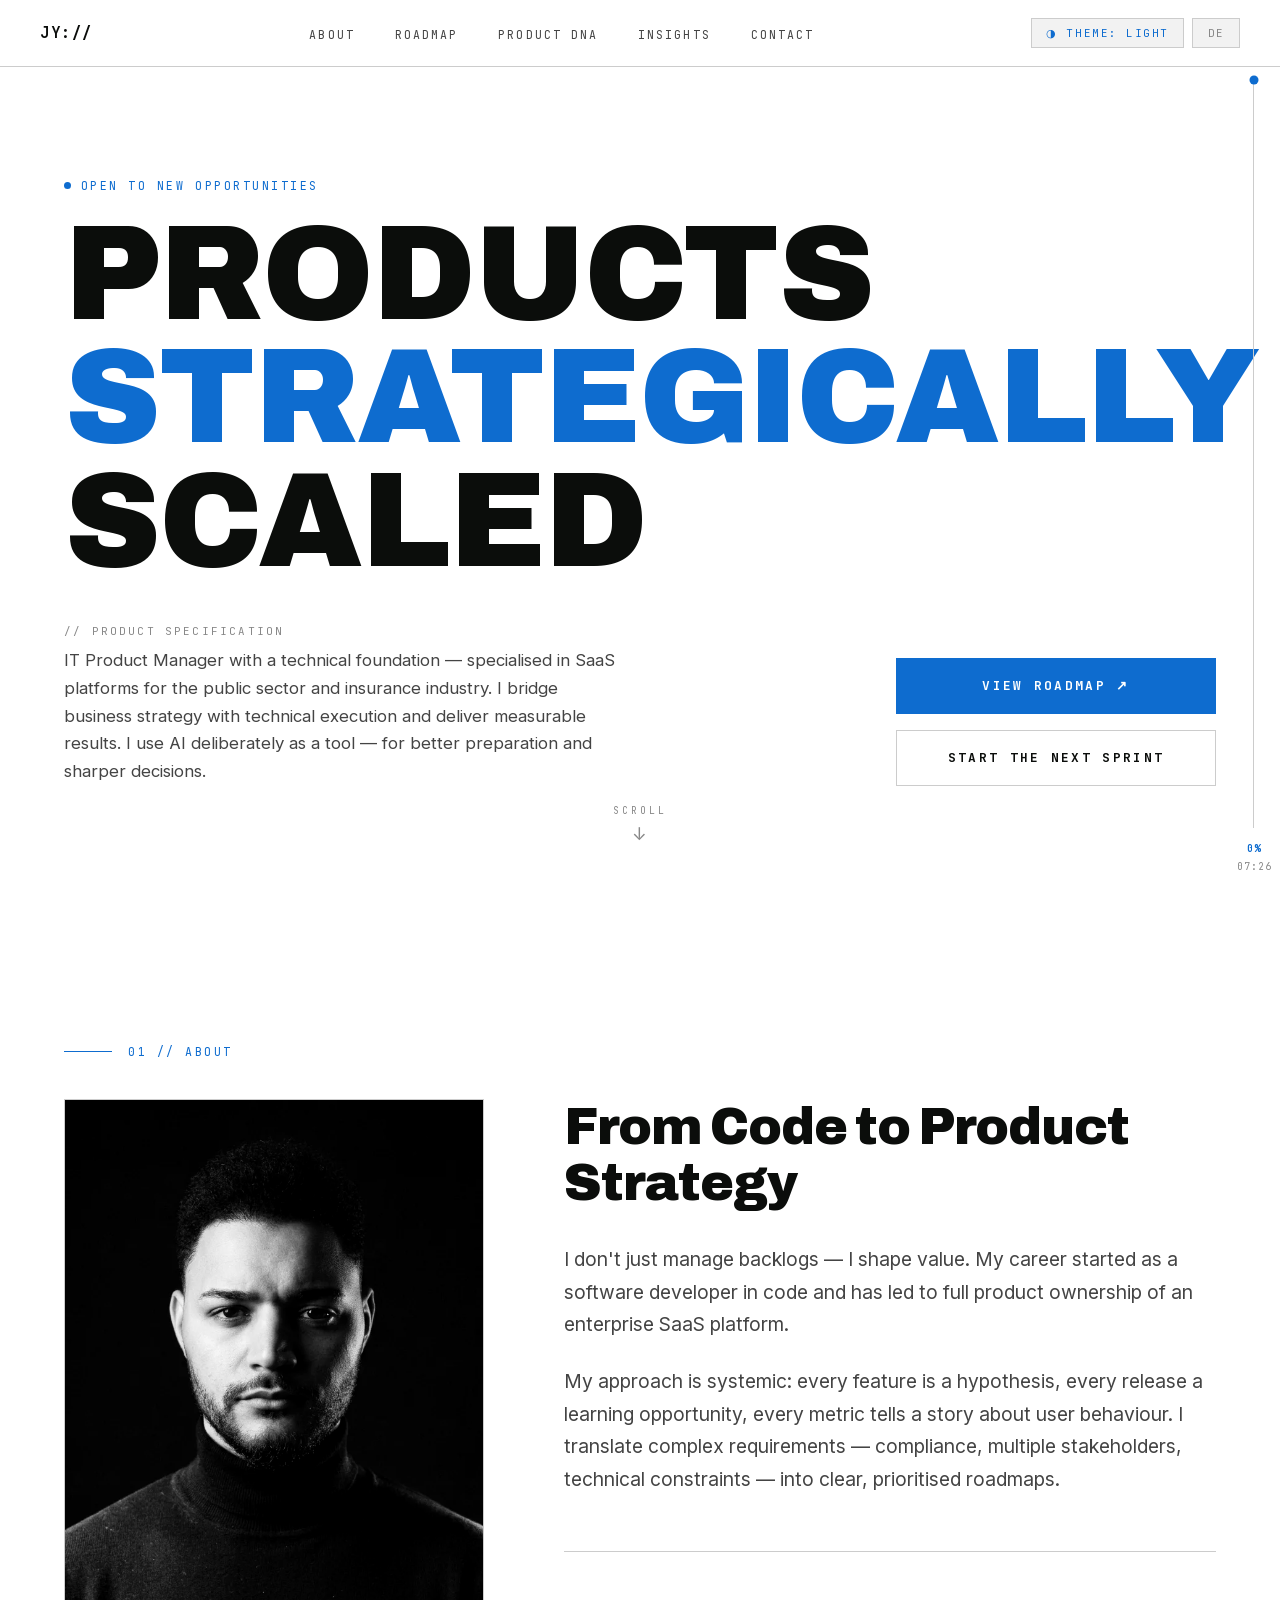
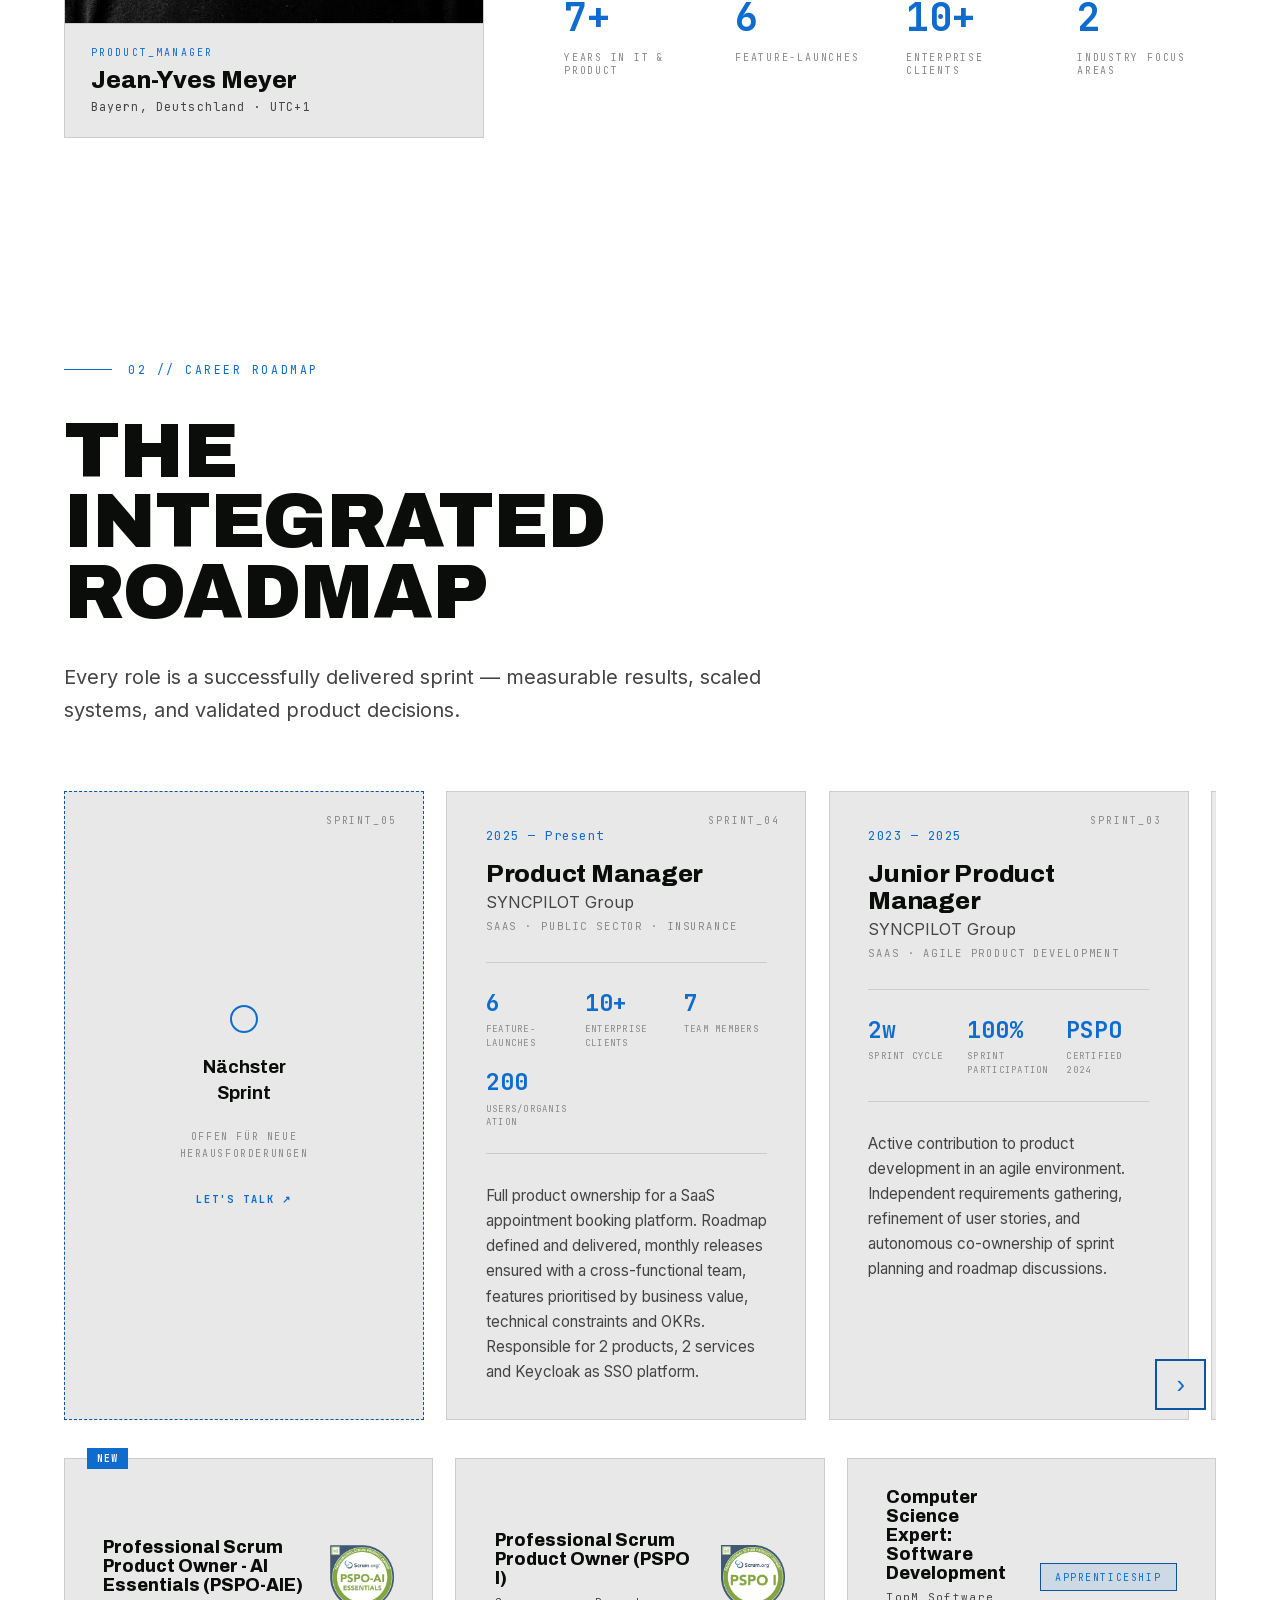
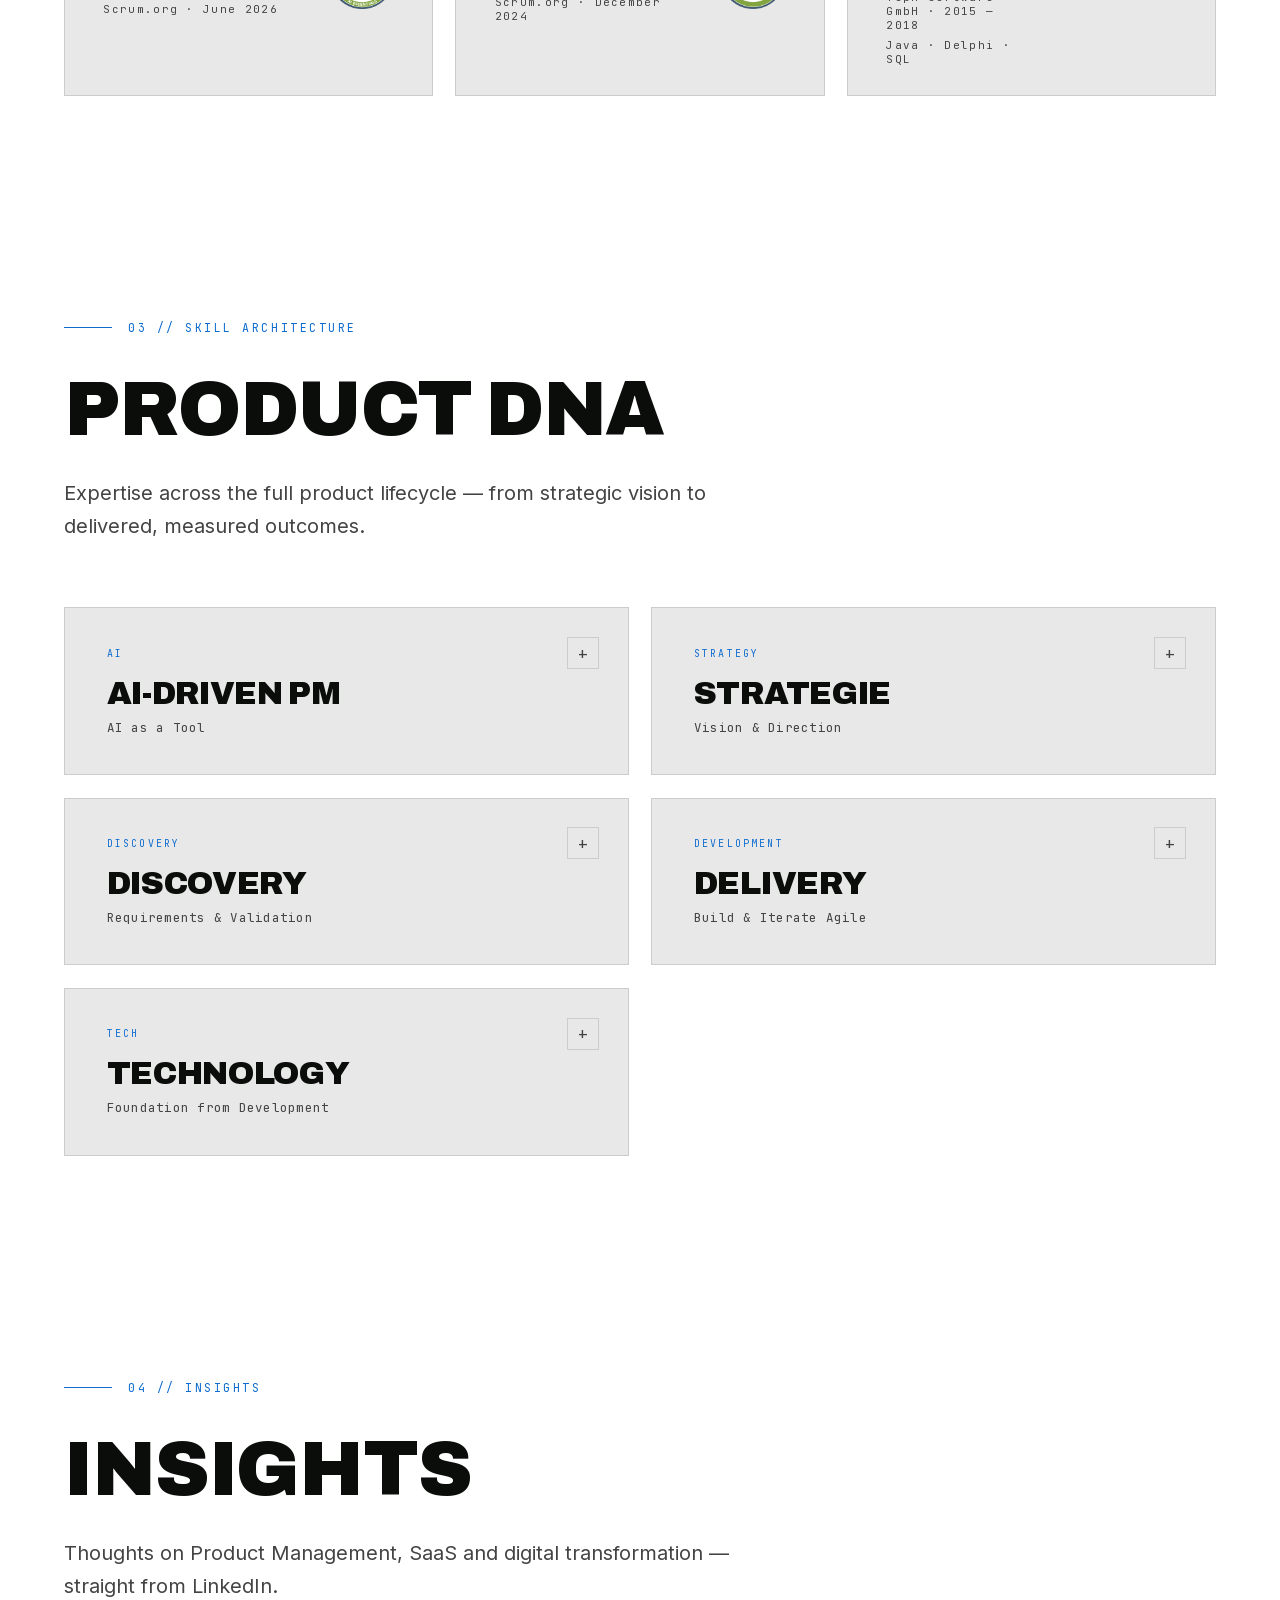
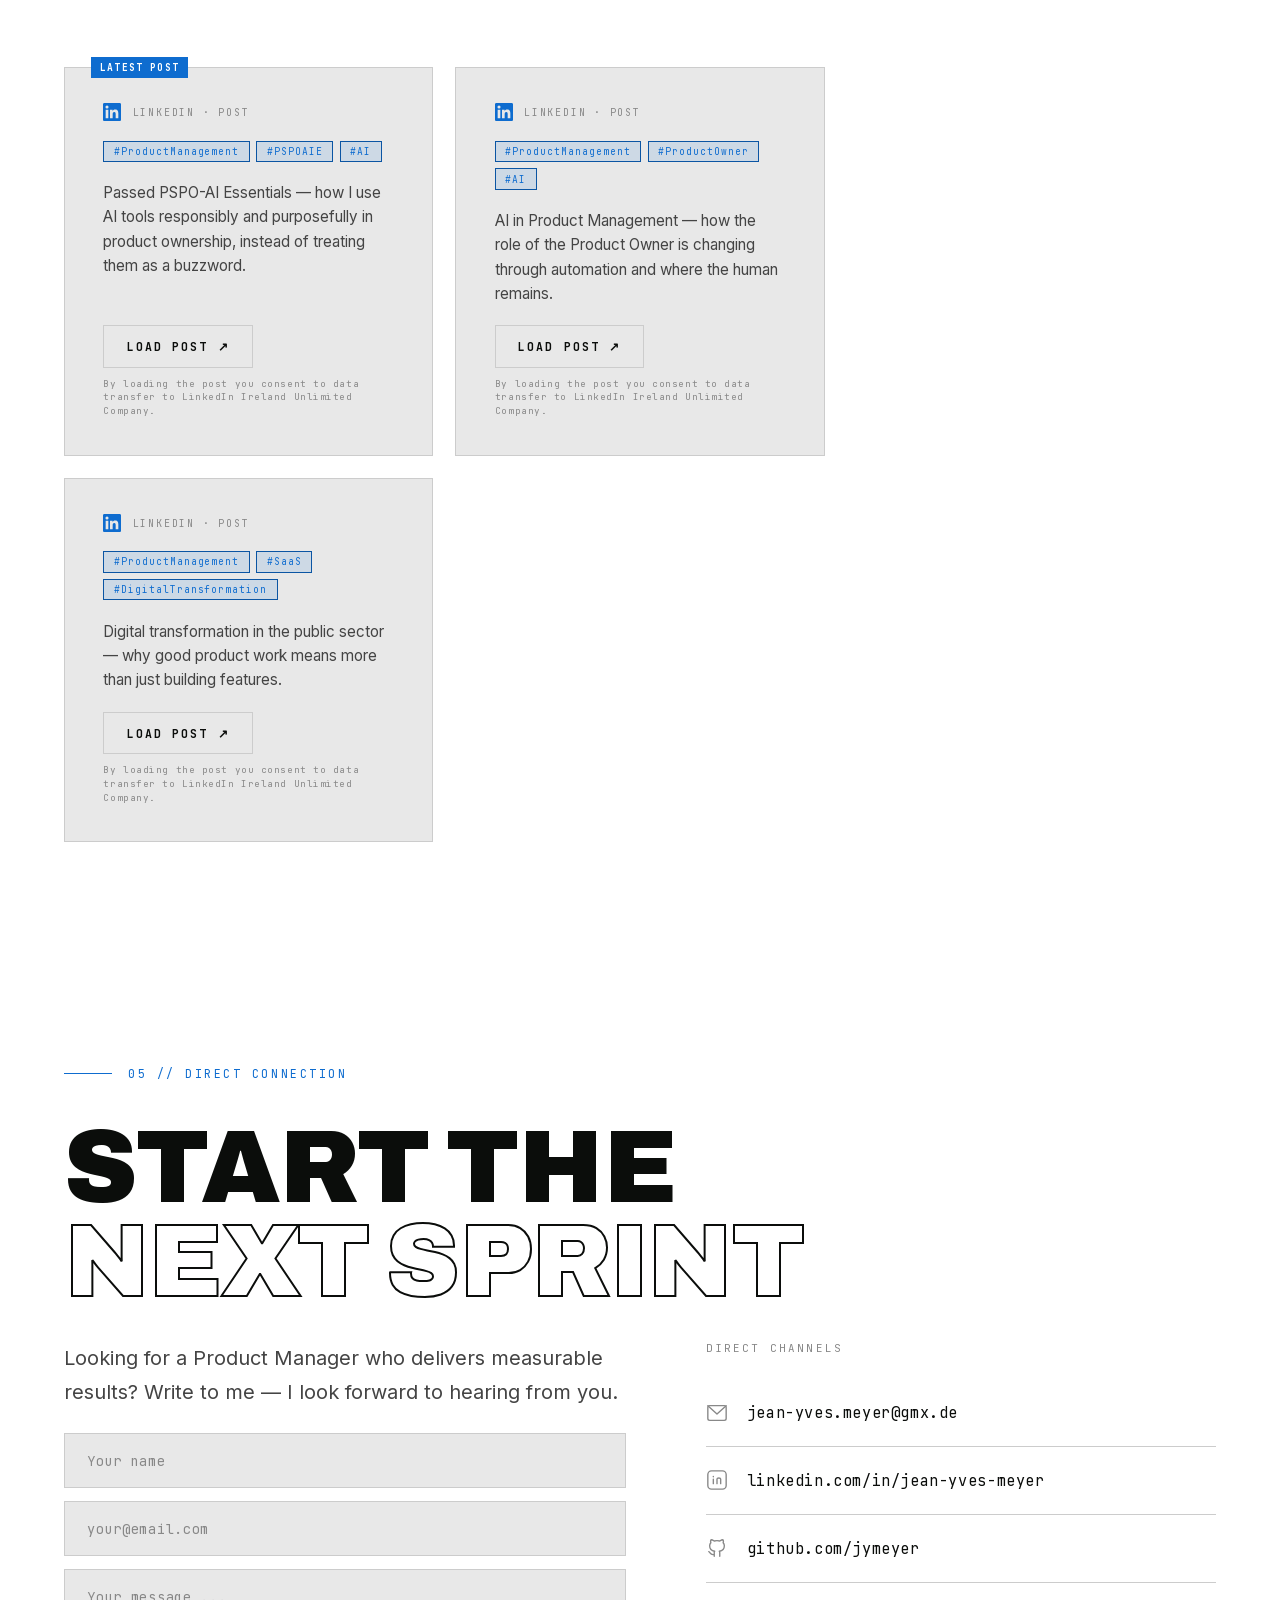
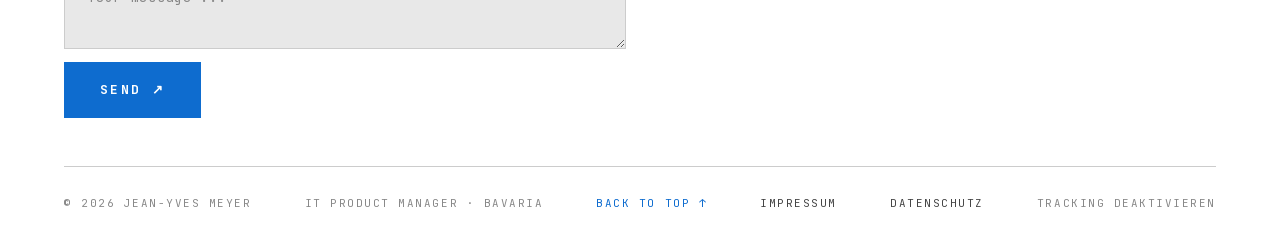
==== commit 4a1b5fd3: "Insights: neuen LinkedIn Post zu PSPO-AI Essentials als neuesten Post eingebunden Co-Authored-By: Cl" ====
--- a/index.html
+++ b/index.html
@@ -710,11 +710,11 @@
     }
     .dna-card:hover .dna-plus { border-color: var(--green); color: var(--green); }
     .dna-card.open .dna-plus { transform: rotate(45deg); border-color: var(--green); color: var(--green); }
-    .dna-card.open { grid-column: 1 / -1; order: -1; }
+    .dna-card.open { grid-column: 1 / -1; }
     .dna-detail {
       max-height: 0;
       overflow: hidden;
-      transition: max-height 0.45s ease;
+      transition: max-height 0.7s cubic-bezier(0.4, 0, 0.2, 1);
     }
     .dna-card.open .dna-detail { max-height: 600px; }
     .dna-detail-inner {
@@ -1325,15 +1325,13 @@
       .about-photo { max-width: 380px; }
       .stats-row { grid-template-columns: repeat(2, 1fr); }
       .dna-grid { grid-template-columns: 1fr; }
-      .dna-card.open { grid-column: auto; order: 0; }
       body.high-alert::before { display: none; }
-      .dna-card.open { grid-column: auto; order: unset; }
       .contact-grid { grid-template-columns: 1fr; gap: 3rem; }
       .cert-row { grid-template-columns: 1fr; }
       section { padding: 6rem 0 3rem; }
       .hero-cta { min-width: 100%; }
       .insights-grid-wrap { overflow: hidden; position: relative; }
-      .insights-grid { display: flex; flex-direction: row; gap: 1.4rem; overflow-x: auto; scroll-snap-type: x mandatory; -webkit-overflow-scrolling: touch; padding-right: 1.4rem; }
+      .insights-grid { display: flex; flex-direction: row; gap: 1.4rem; overflow-x: auto; scroll-snap-type: x mandatory; -webkit-overflow-scrolling: touch; padding-right: 1.4rem; padding-top: 1rem; }
       .insights-grid::-webkit-scrollbar { display: none; }
       .insights-grid { scrollbar-width: none; }
       .insight-card { flex: 0 0 calc(100% - 1.4rem); scroll-snap-align: start; }
@@ -1834,13 +1832,33 @@
     <div class="insights-grid-wrap">
     <div class="insights-grid">
 
-      <div class="insight-card insight-card--new" id="post-3">
+      <div class="insight-card insight-card--new" id="post-4">
         <div class="insight-placeholder">
           <div class="insight-li-logo">
             <svg viewBox="0 0 24 24" fill="currentColor"><path d="M20.447 20.452h-3.554v-5.569c0-1.328-.027-3.037-1.852-3.037-1.853 0-2.136 1.445-2.136 2.939v5.667H9.351V9h3.414v1.561h.046c.477-.9 1.637-1.85 3.37-1.85 3.601 0 4.267 2.37 4.267 5.455v6.286zM5.337 7.433a2.062 2.062 0 0 1-2.063-2.065 2.064 2.064 0 1 1 2.063 2.065zm1.782 13.019H3.555V9h3.564v11.452zM22.225 0H1.771C.792 0 0 .774 0 1.729v20.542C0 23.227.792 24 1.771 24h20.451C23.2 24 24 23.227 24 22.271V1.729C24 .774 23.2 0 22.222 0h.003z"/></svg>
             LinkedIn · Post
           </div>
           <div class="insight-badge" data-i18n="badge_latest">Neuester Post</div>
+          <div class="insight-tags">
+            <span class="insight-tag">#ProductManagement</span>
+            <span class="insight-tag">#PSPOAIE</span>
+            <span class="insight-tag">#AI</span>
+          </div>
+          <p class="insight-teaser" data-i18n="post4_teaser">PSPO-AI Essentials bestanden — wie ich KI-Tools verantwortungsvoll und zielgerichtet im Product Ownership einsetze, statt sie als Buzzword zu behandeln.</p>
+          <div class="insight-footer">
+            <button class="btn btn-ghost" onclick="loadPost('post-4','https://www.linkedin.com/embed/feed/update/urn:li:activity:7474709657421484032')" style="align-self:flex-start;padding:0.8rem 1.4rem;font-size:0.72rem;" data-i18n="post_btn">Post laden ↗</button>
+            <p class="insight-consent" data-i18n="post_consent">Mit dem Laden stimmen Sie der Übertragung von Daten an LinkedIn Ireland Unlimited Company zu.</p>
+          </div>
+        </div>
+        <iframe class="insight-iframe" id="iframe-post-4" frameborder="0" allowfullscreen title="LinkedIn Post"></iframe>
+      </div>
+
+      <div class="insight-card" id="post-3">
+        <div class="insight-placeholder">
+          <div class="insight-li-logo">
+            <svg viewBox="0 0 24 24" fill="currentColor"><path d="M20.447 20.452h-3.554v-5.569c0-1.328-.027-3.037-1.852-3.037-1.853 0-2.136 1.445-2.136 2.939v5.667H9.351V9h3.414v1.561h.046c.477-.9 1.637-1.85 3.37-1.85 3.601 0 4.267 2.37 4.267 5.455v6.286zM5.337 7.433a2.062 2.062 0 0 1-2.063-2.065 2.064 2.064 0 1 1 2.063 2.065zm1.782 13.019H3.555V9h3.564v11.452zM22.225 0H1.771C.792 0 0 .774 0 1.729v20.542C0 23.227.792 24 1.771 24h20.451C23.2 24 24 23.227 24 22.271V1.729C24 .774 23.2 0 22.222 0h.003z"/></svg>
+            LinkedIn · Post
+          </div>
           <div class="insight-tags">
             <span class="insight-tag">#ProductManagement</span>
             <span class="insight-tag">#ProductOwner</span>
@@ -2022,7 +2040,10 @@
 
       <div class="modal-section-title">Webanalyse</div>
       <p>Diese Website verwendet Umami Analytics (Umami Software Inc., USA) zur datenschutzfreundlichen Analyse von Seitenaufrufen. Umami setzt keine Cookies, erfasst keine personenbezogenen Daten und speichert keine IP-Adressen. Die erhobenen Daten (z.B. aufgerufene Seiten, Verweildauer, Gerät) sind vollständig anonymisiert. Rechtsgrundlage: Art. 6 Abs. 1 lit. f DSGVO (berechtigtes Interesse an der Websiteoptimierung).</p>
-      <p style="margin-top:0.8rem">Sie können die Analyse jederzeit deaktivieren — der entsprechende Button befindet sich im Footer der Seite.</p>
+      <p style="margin-top:0.8rem">Sie können der Analyse jederzeit widersprechen — die Deaktivierung wirkt ab dem Zeitpunkt des Klicks für alle zukünftigen Seitenaufrufe; bereits erhobene, anonymisierte Daten werden dadurch nicht nachträglich entfernt.</p>
+      <p style="margin-top:0.8rem">
+        <button id="trackingToggleModal" onclick="toggleTracking()" class="btn btn-ghost" style="font-size:0.72rem;padding:0.7rem 1.4rem;"></button>
+      </p>
 
       <div class="modal-section-title">Cookies</div>
       <p>Diese Website verwendet keine Cookies. Es werden keine personenbezogenen Daten für Werbezwecke verarbeitet.</p>
@@ -2128,6 +2149,10 @@
         navLinks.forEach(a => a.classList.remove('active'));
         const link = document.querySelector(`.nav-links a[href="#${e.target.id}"]`);
         if (link) link.classList.add('active');
+        const newHash = e.target.id === 'hero' ? location.pathname : `#${e.target.id}`;
+        if (location.hash !== newHash && !(newHash === location.pathname && location.hash === '')) {
+          history.replaceState(null, '', newHash);
+        }
       }
     });
   }, { threshold: 0.35 });
@@ -2210,10 +2235,12 @@
     updateTrackingBtn();
   }
   function updateTrackingBtn() {
+    const disabled = localStorage.getItem('umami.disabled');
     const btn = document.getElementById('trackingToggle');
-    const disabled = localStorage.getItem('umami.disabled');
     btn.textContent = disabled ? 'Tracking aktivieren' : 'Tracking deaktivieren';
     btn.style.color = disabled ? 'var(--green)' : 'var(--dim)';
+    const modalBtn = document.getElementById('trackingToggleModal');
+    if (modalBtn) modalBtn.textContent = disabled ? 'Tracking aktivieren' : 'Tracking deaktivieren';
   }
   updateTrackingBtn();
 
@@ -2515,6 +2542,7 @@
       post1_teaser: 'Digitale Transformation im öffentlichen Sektor — warum gute Produktarbeit hier mehr bedeutet als Features bauen.',
       post2_teaser: 'Drei Dinge, die ich bei der Entwicklung eines Produkts gelernt habe — und was ich beim nächsten Mal anders machen würde.',
       post3_teaser: 'KI im Product Management — wie sich die Rolle des Product Owners durch Automatisierung verändert und wo der Mensch bleibt.',
+      post4_teaser: 'PSPO-AI Essentials bestanden — wie ich KI-Tools verantwortungsvoll und zielgerichtet im Product Ownership einsetze, statt sie als Buzzword zu behandeln.',
       post_btn: 'Post laden ↗',
       post_consent: 'Mit dem Laden stimmen Sie der Übertragung von Daten an LinkedIn Ireland Unlimited Company zu.',
       contact_text: 'Sie suchen einen Product Manager, der messbare Ergebnisse liefert? Schreiben Sie mir — ich freue mich auf den Austausch.',
@@ -2593,6 +2621,7 @@
       post1_teaser: 'Digital transformation in the public sector — why good product work means more than just building features.',
       post2_teaser: 'Three things I learned while developing a product — and what I would do differently next time.',
       post3_teaser: 'AI in Product Management — how the role of the Product Owner is changing through automation and where the human remains.',
+      post4_teaser: 'Passed PSPO-AI Essentials — how I use AI tools responsibly and purposefully in product ownership, instead of treating them as a buzzword.',
       post_btn: 'Load post ↗',
       post_consent: 'By loading the post you consent to data transfer to LinkedIn Ireland Unlimited Company.',
       contact_text: 'Looking for a Product Manager who delivers measurable results? Write to me — I look forward to hearing from you.',
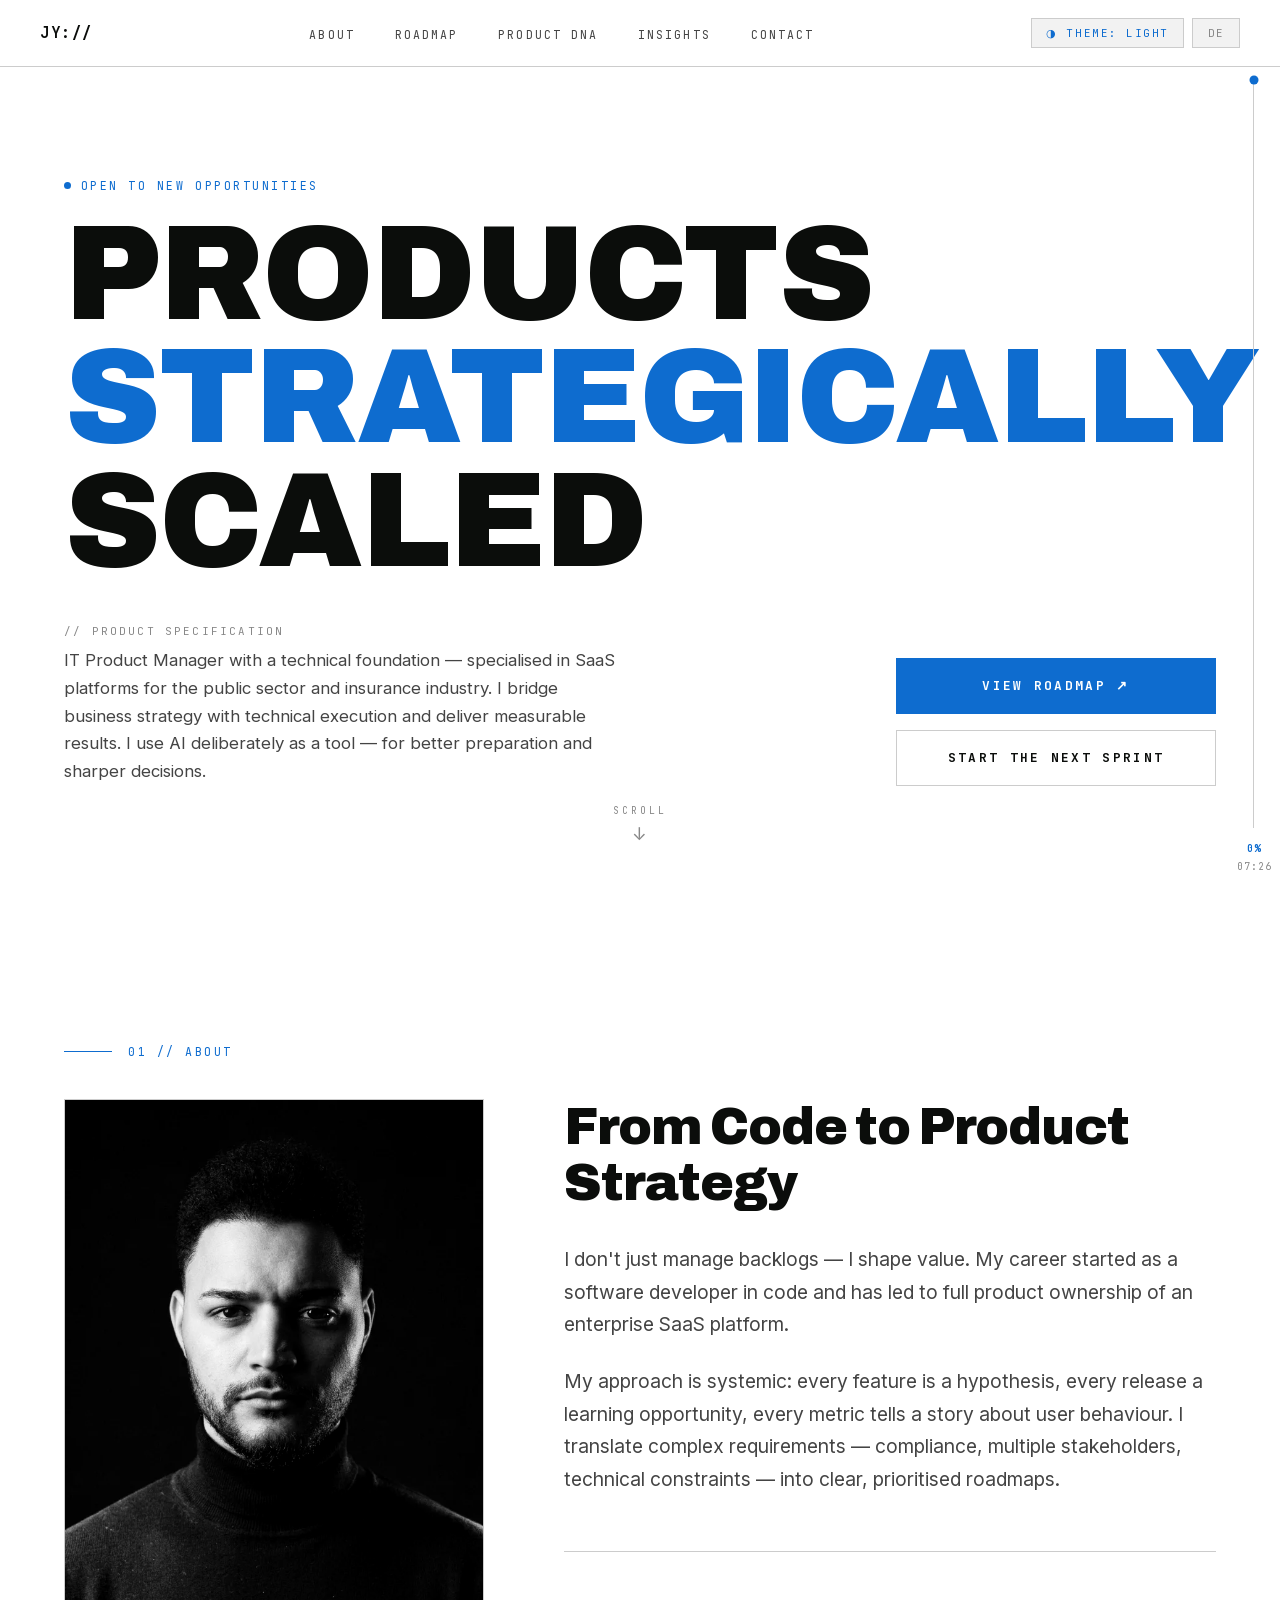
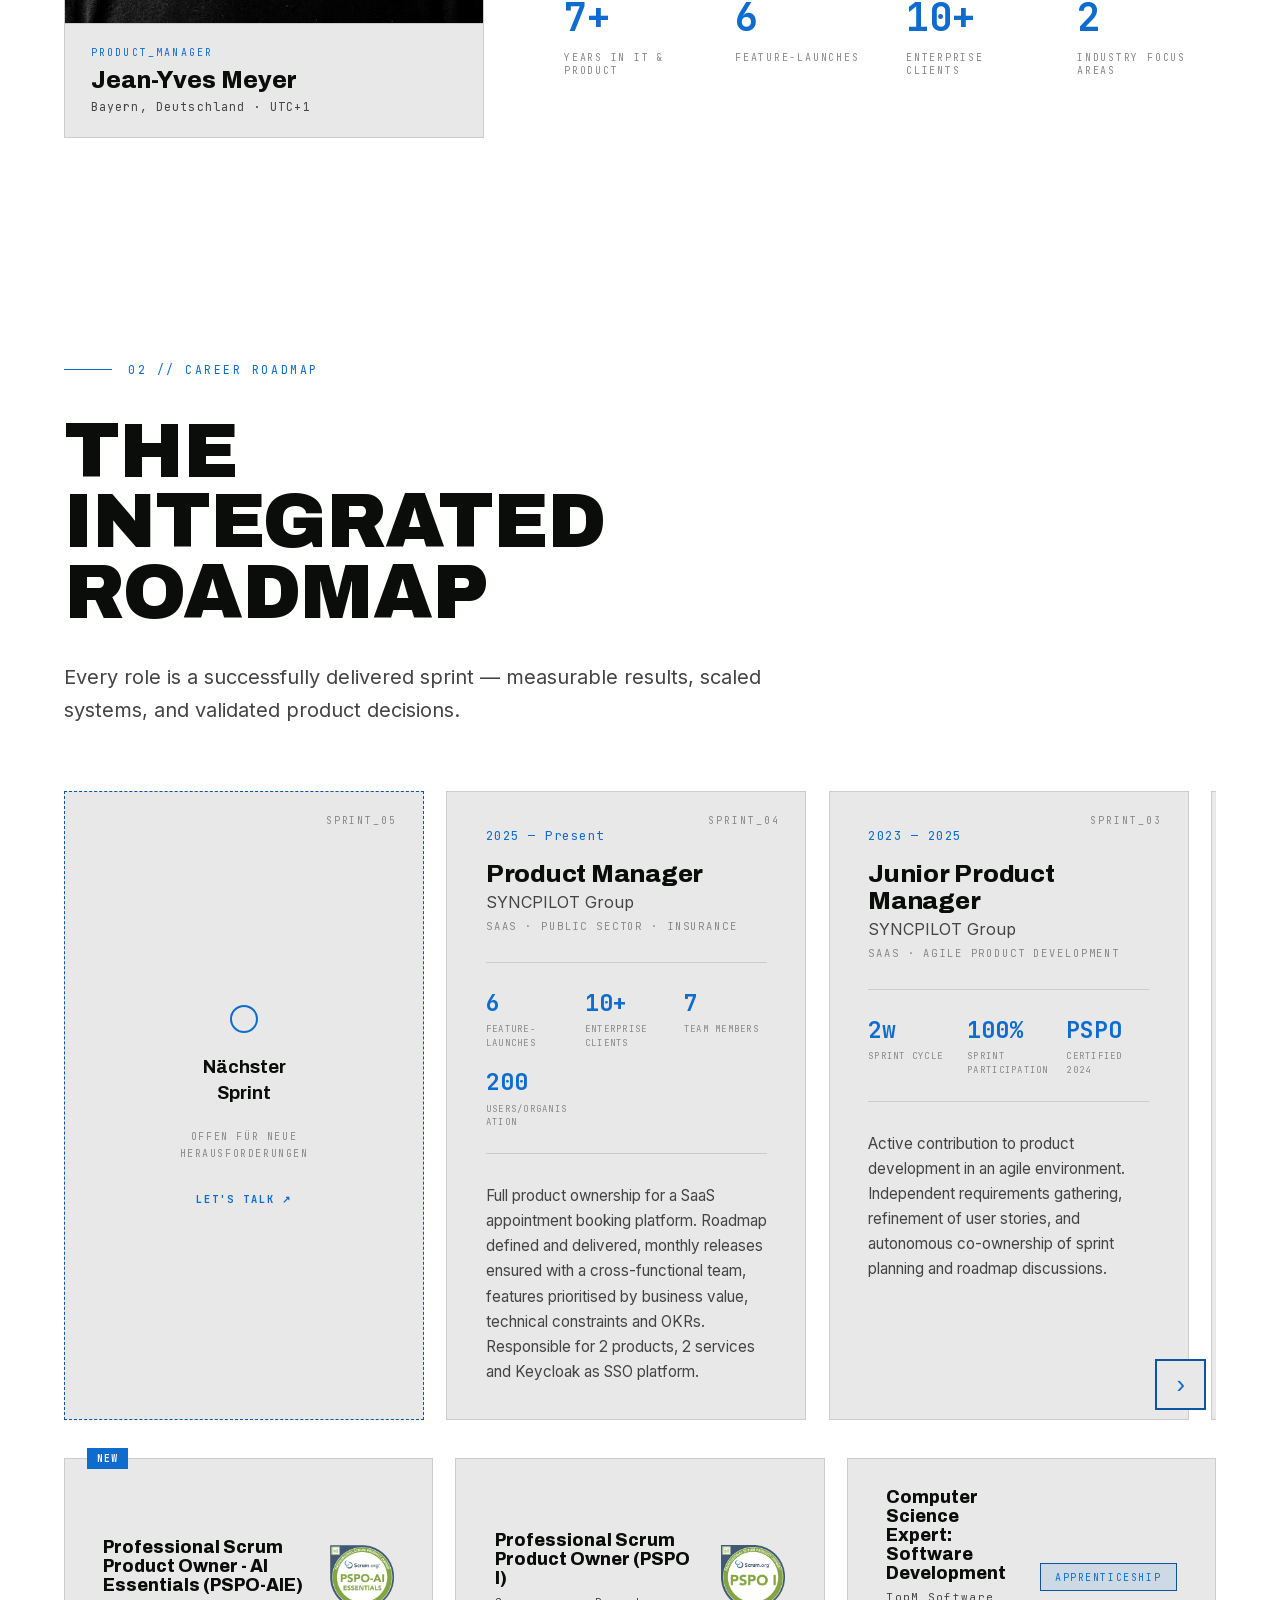
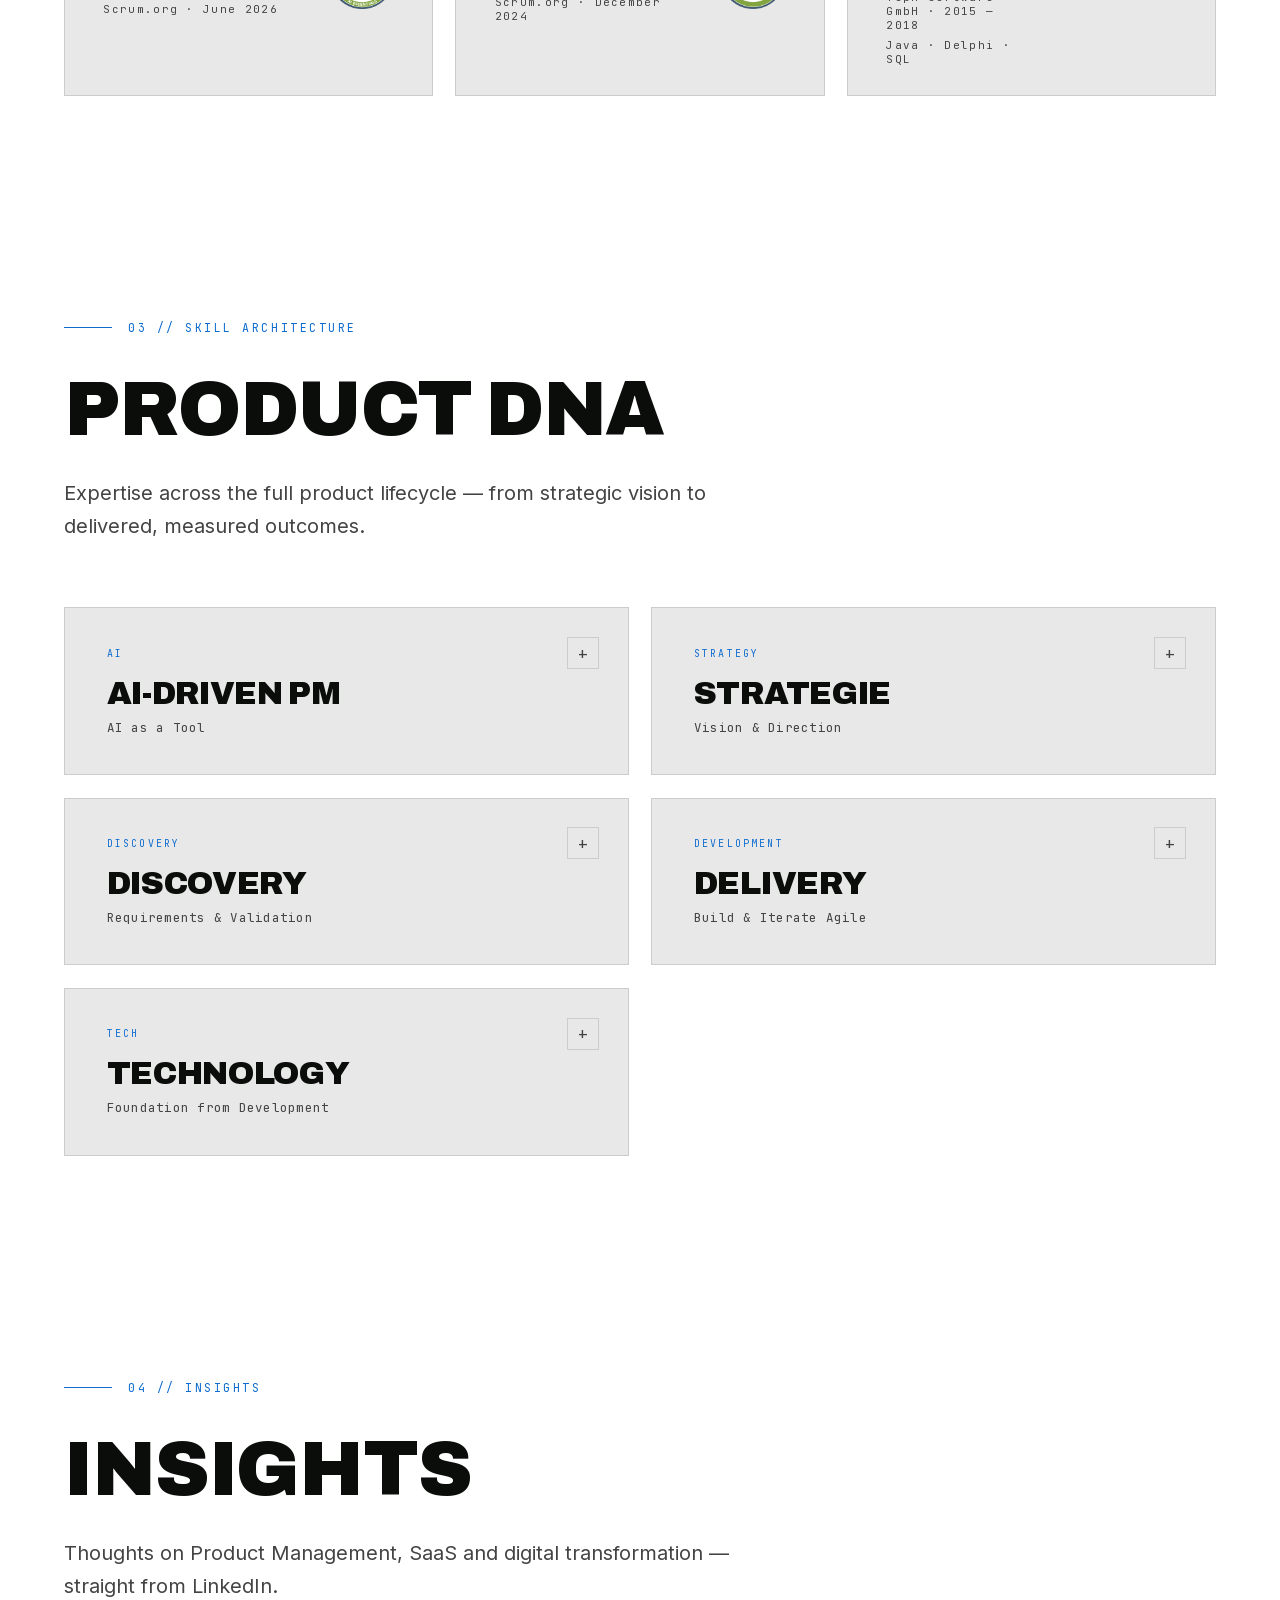
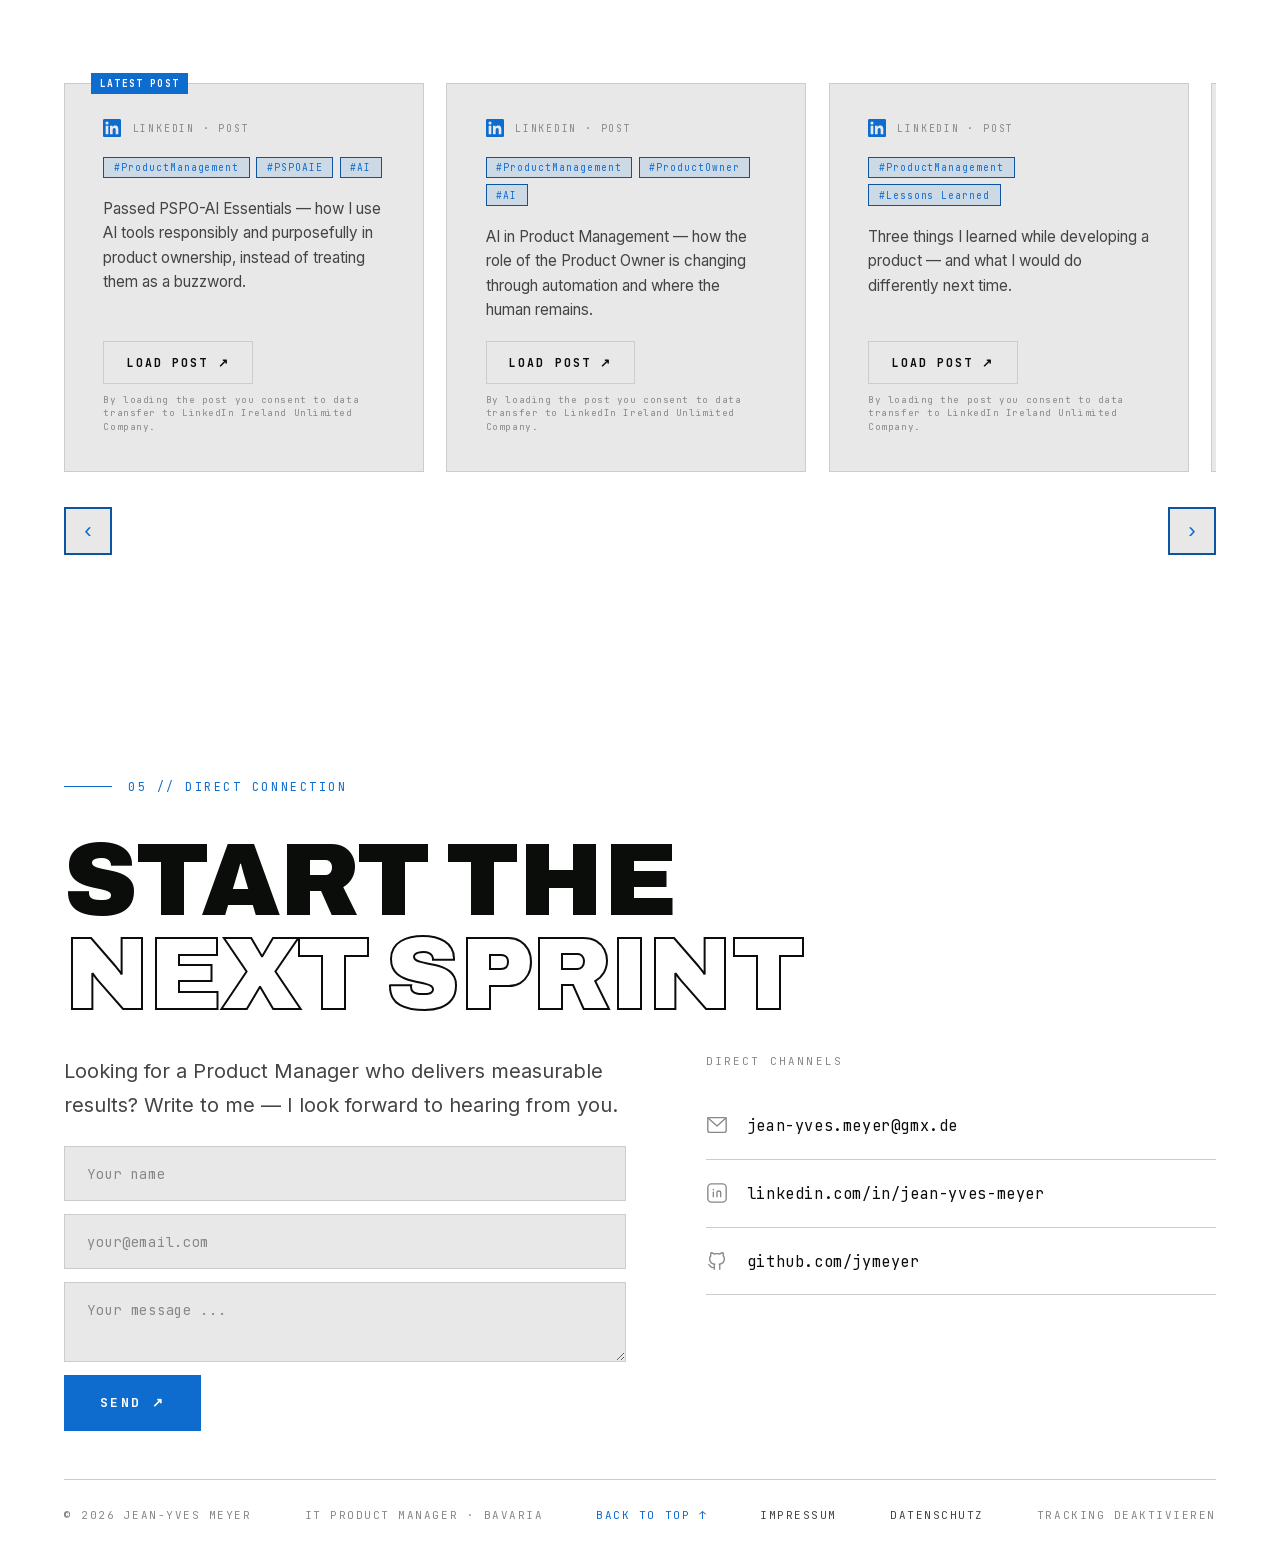
==== commit eaeb2675: "Insights: Karten wie Sprint-Karten horizontal scroll- und ziehbar (Desktop + Mobile) Co-Authored-By:" ====
--- a/index.html
+++ b/index.html
@@ -765,12 +765,27 @@
     /* ─── INSIGHTS ─── */
     .insights-head { max-width: 700px; margin-bottom: 4rem; }
     .insights-title { font-size: clamp(2.8rem, 6vw, 5.5rem); margin-bottom: 2rem; }
+    .insights-grid-wrap {
+      overflow: hidden;
+      position: relative;
+    }
     .insights-grid {
-      display: grid;
-      grid-template-columns: repeat(auto-fit, minmax(min(340px, 100%), 1fr));
+      display: flex;
+      flex-direction: row;
       gap: 1.4rem;
-    }
+      overflow-x: auto;
+      scroll-snap-type: x mandatory;
+      -webkit-overflow-scrolling: touch;
+      padding-top: 1rem;
+      padding-bottom: 1rem;
+      cursor: grab;
+    }
+    .insights-grid::-webkit-scrollbar { display: none; }
+    .insights-grid { scrollbar-width: none; }
+    .insights-grid.is-dragging { cursor: grabbing; scroll-snap-type: none; user-select: none; }
     .insight-card {
+      flex: 0 0 360px;
+      scroll-snap-align: start;
       background: var(--card);
       border: 1px solid var(--line);
       position: relative;
@@ -801,7 +816,7 @@
       white-space: nowrap;
     }
     .insights-nav {
-      display: none;
+      display: flex;
       justify-content: space-between;
       margin-top: 1.2rem;
     }
@@ -1330,12 +1345,9 @@
       .cert-row { grid-template-columns: 1fr; }
       section { padding: 6rem 0 3rem; }
       .hero-cta { min-width: 100%; }
-      .insights-grid-wrap { overflow: hidden; position: relative; }
-      .insights-grid { display: flex; flex-direction: row; gap: 1.4rem; overflow-x: auto; scroll-snap-type: x mandatory; -webkit-overflow-scrolling: touch; padding-right: 1.4rem; padding-top: 1rem; }
-      .insights-grid::-webkit-scrollbar { display: none; }
-      .insights-grid { scrollbar-width: none; }
-      .insight-card { flex: 0 0 calc(100% - 1.4rem); scroll-snap-align: start; }
-      .insights-nav { display: flex; padding-right: 1.4rem; }
+      .insights-grid { padding-right: 1.4rem; }
+      .insight-card { flex: 0 0 calc(100% - 1.4rem); }
+      .insights-nav { padding-right: 1.4rem; }
     }
     @media (max-height: 820px) and (min-width: 1001px) {
       #hero { padding-top: 4.5rem; justify-content: flex-start; padding-bottom: 5rem; }
@@ -2362,7 +2374,7 @@
   }, { threshold: 0.15 });
   insightObserver.observe(document.querySelector('.insights-grid'));
 
-  // Insight scroll arrows (mobile)
+  // Insight scroll arrows
   const insightGridEl = document.querySelector('.insights-grid');
   const insightGridWrap = document.querySelector('.insights-grid-wrap');
   const lastInsightCard = insightGridEl.querySelector('.insight-card:last-child');
@@ -2375,10 +2387,36 @@
   insightGridEl.addEventListener('scroll', updateInsightLeftArrow, { passive: true });
   updateInsightLeftArrow();
   document.getElementById('insightArrowLeft').addEventListener('click', () => {
-    insightGridEl.scrollBy({ left: -(window.innerWidth - 50), behavior: 'smooth' });
+    insightGridEl.scrollBy({ left: -360, behavior: 'smooth' });
   });
   document.getElementById('insightArrowRight').addEventListener('click', () => {
-    insightGridEl.scrollBy({ left: window.innerWidth - 50, behavior: 'smooth' });
+    insightGridEl.scrollBy({ left: 360, behavior: 'smooth' });
+  });
+
+  // Insight drag-to-scroll (Desktop)
+  let insightDragActive = false, insightDragStartX = 0, insightDragScrollLeft = 0;
+  insightGridEl.addEventListener('mousedown', e => {
+    insightDragActive = true;
+    insightDragStartX = e.pageX - insightGridEl.offsetLeft;
+    insightDragScrollLeft = insightGridEl.scrollLeft;
+    insightGridEl.classList.add('is-dragging');
+  });
+  document.addEventListener('mouseup', () => {
+    if (!insightDragActive) return;
+    insightDragActive = false;
+    insightGridEl.classList.remove('is-dragging');
+    insightGridEl.style.scrollSnapType = '';
+  });
+  insightGridEl.addEventListener('mouseleave', () => {
+    if (!insightDragActive) return;
+    insightDragActive = false;
+    insightGridEl.classList.remove('is-dragging');
+  });
+  insightGridEl.addEventListener('mousemove', e => {
+    if (!insightDragActive) return;
+    e.preventDefault();
+    const x = e.pageX - insightGridEl.offsetLeft;
+    insightGridEl.scrollLeft = insightDragScrollLeft - (x - insightDragStartX) * 1.5;
   });
 
   // ── PRODUCT DNA ACCORDION ────────────────────────────────────
